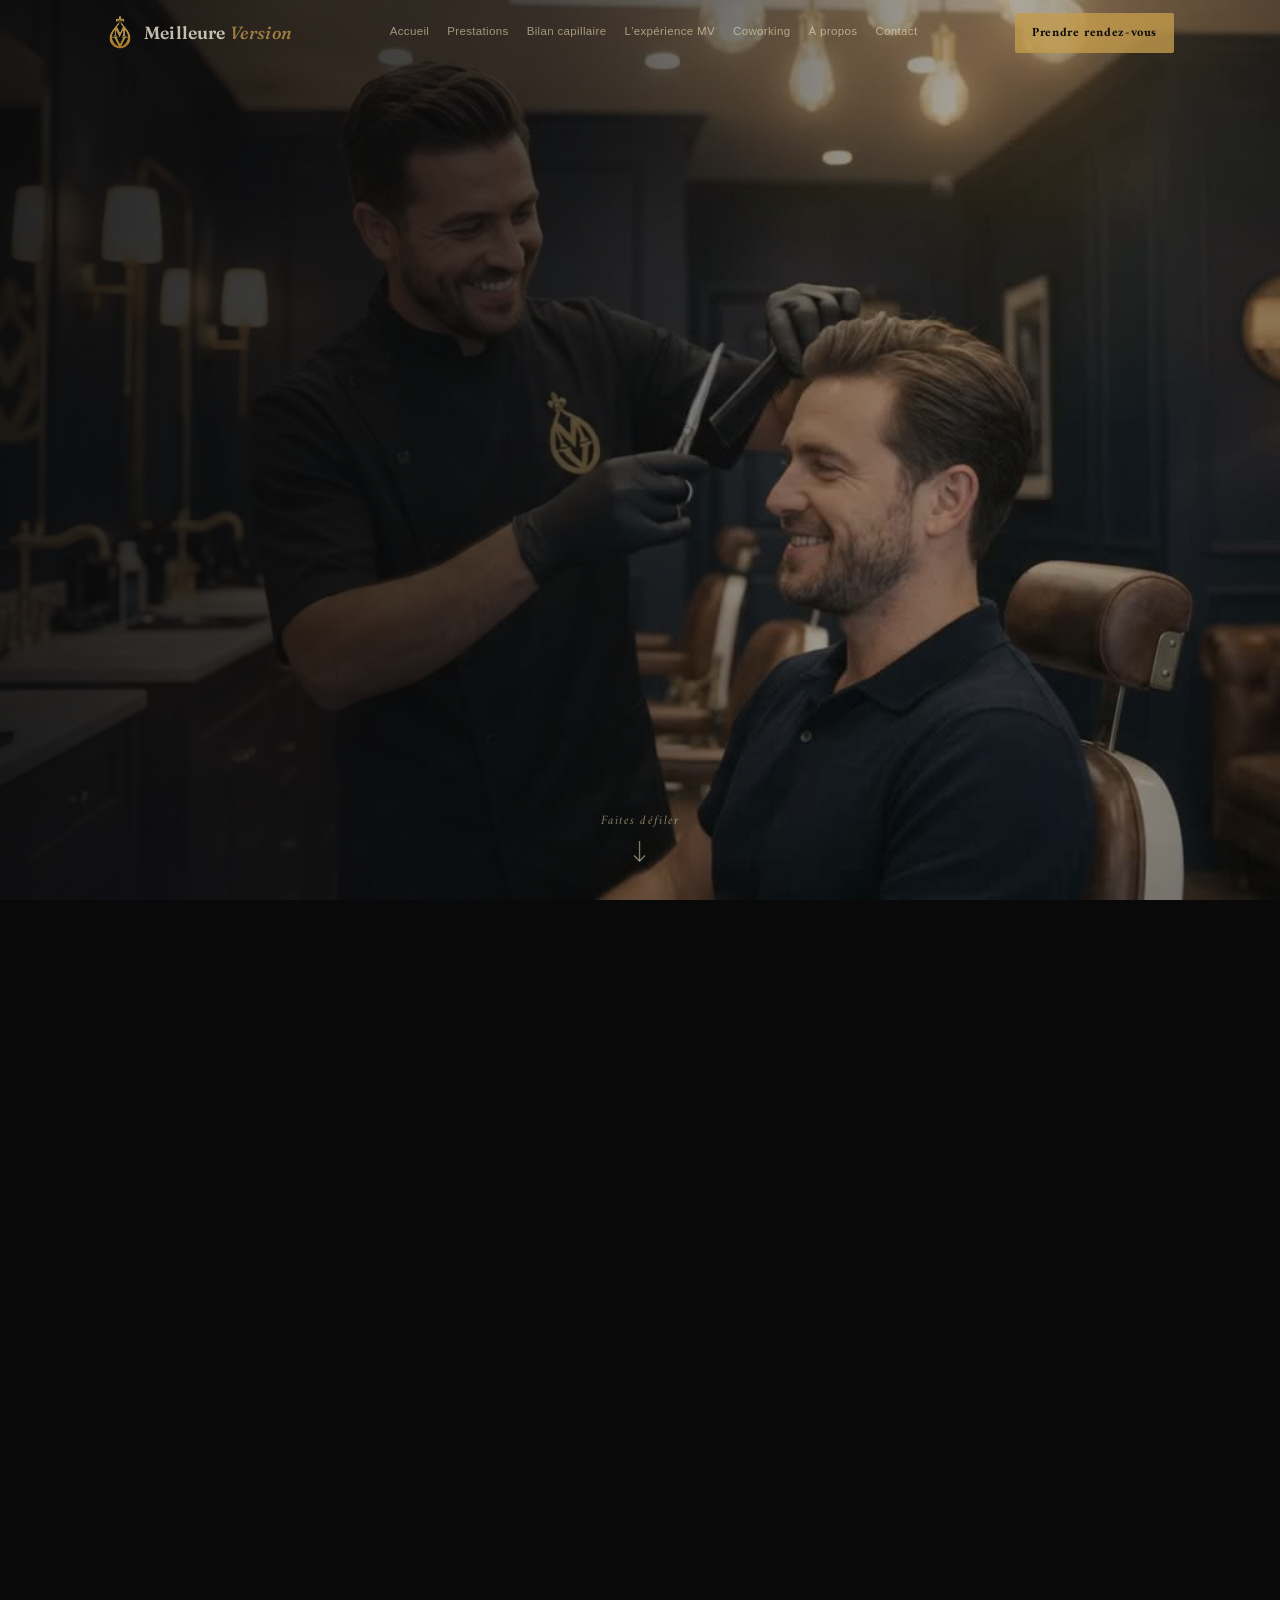
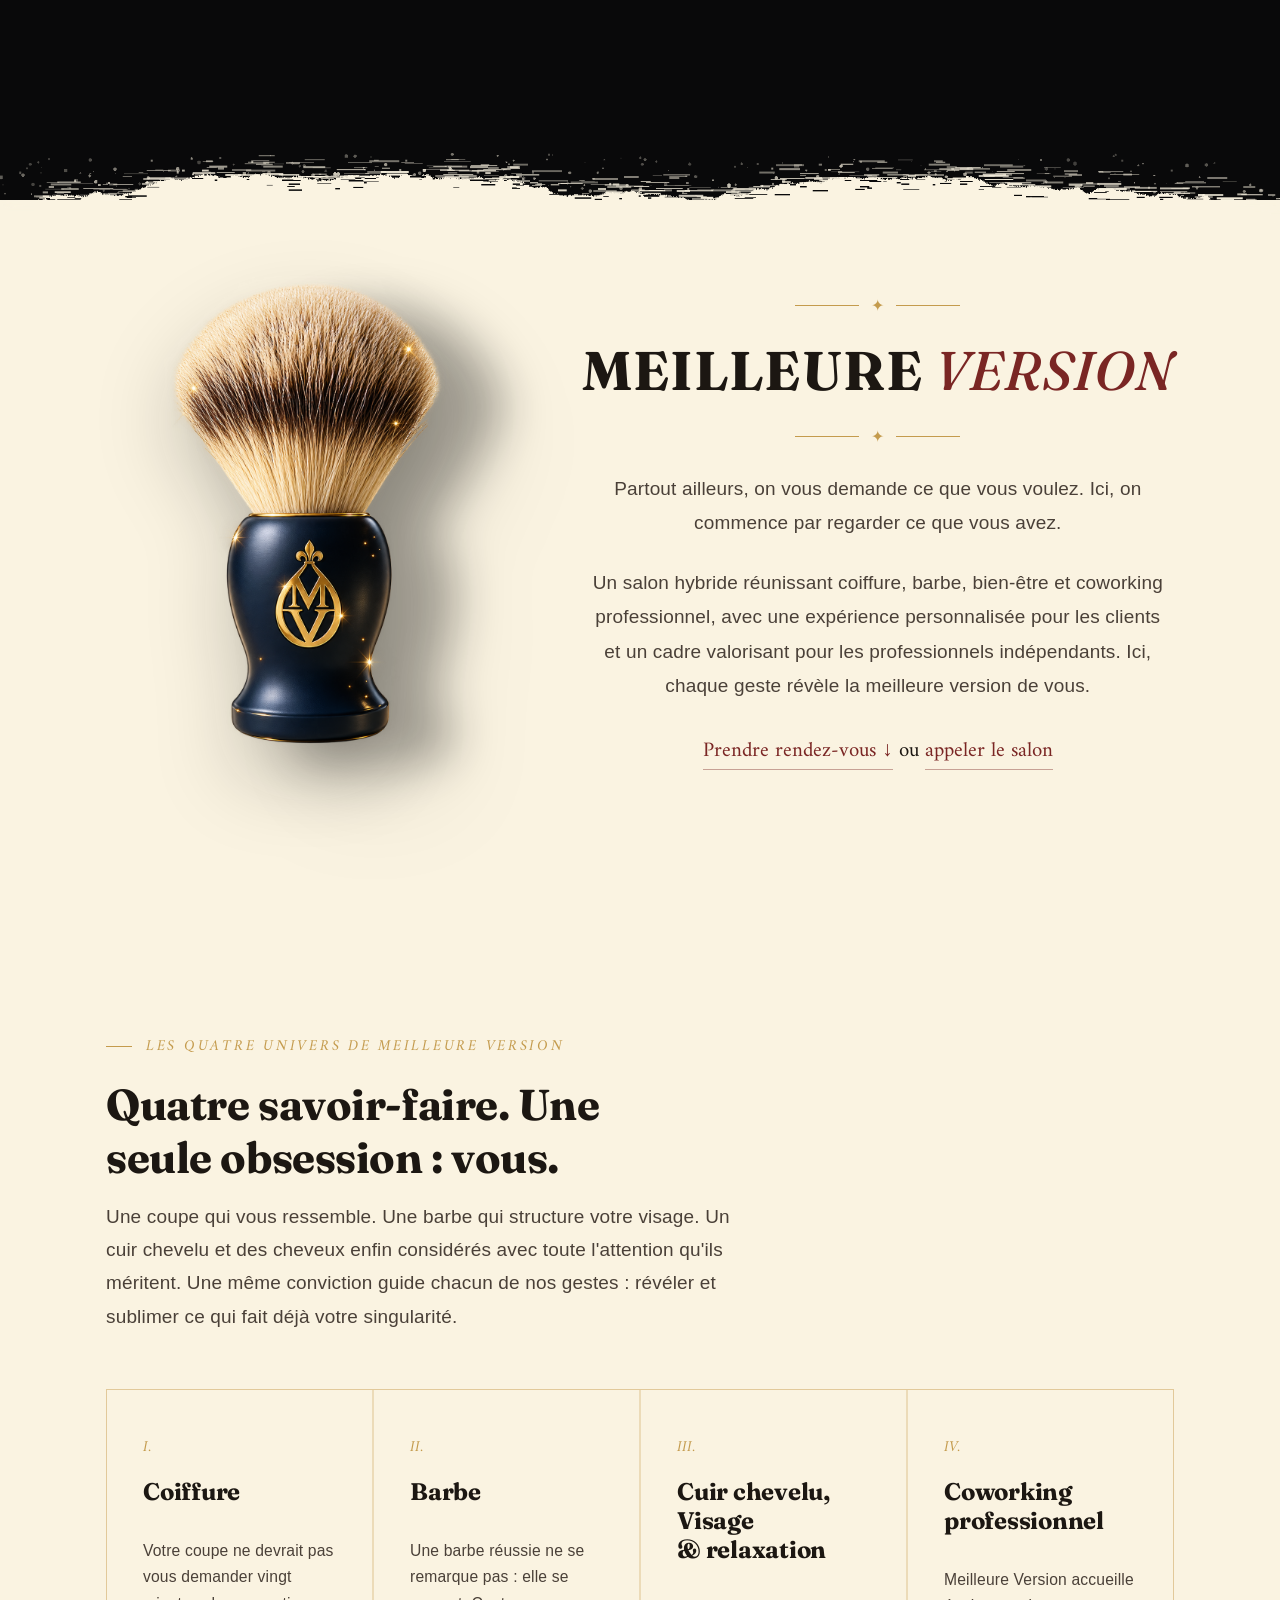
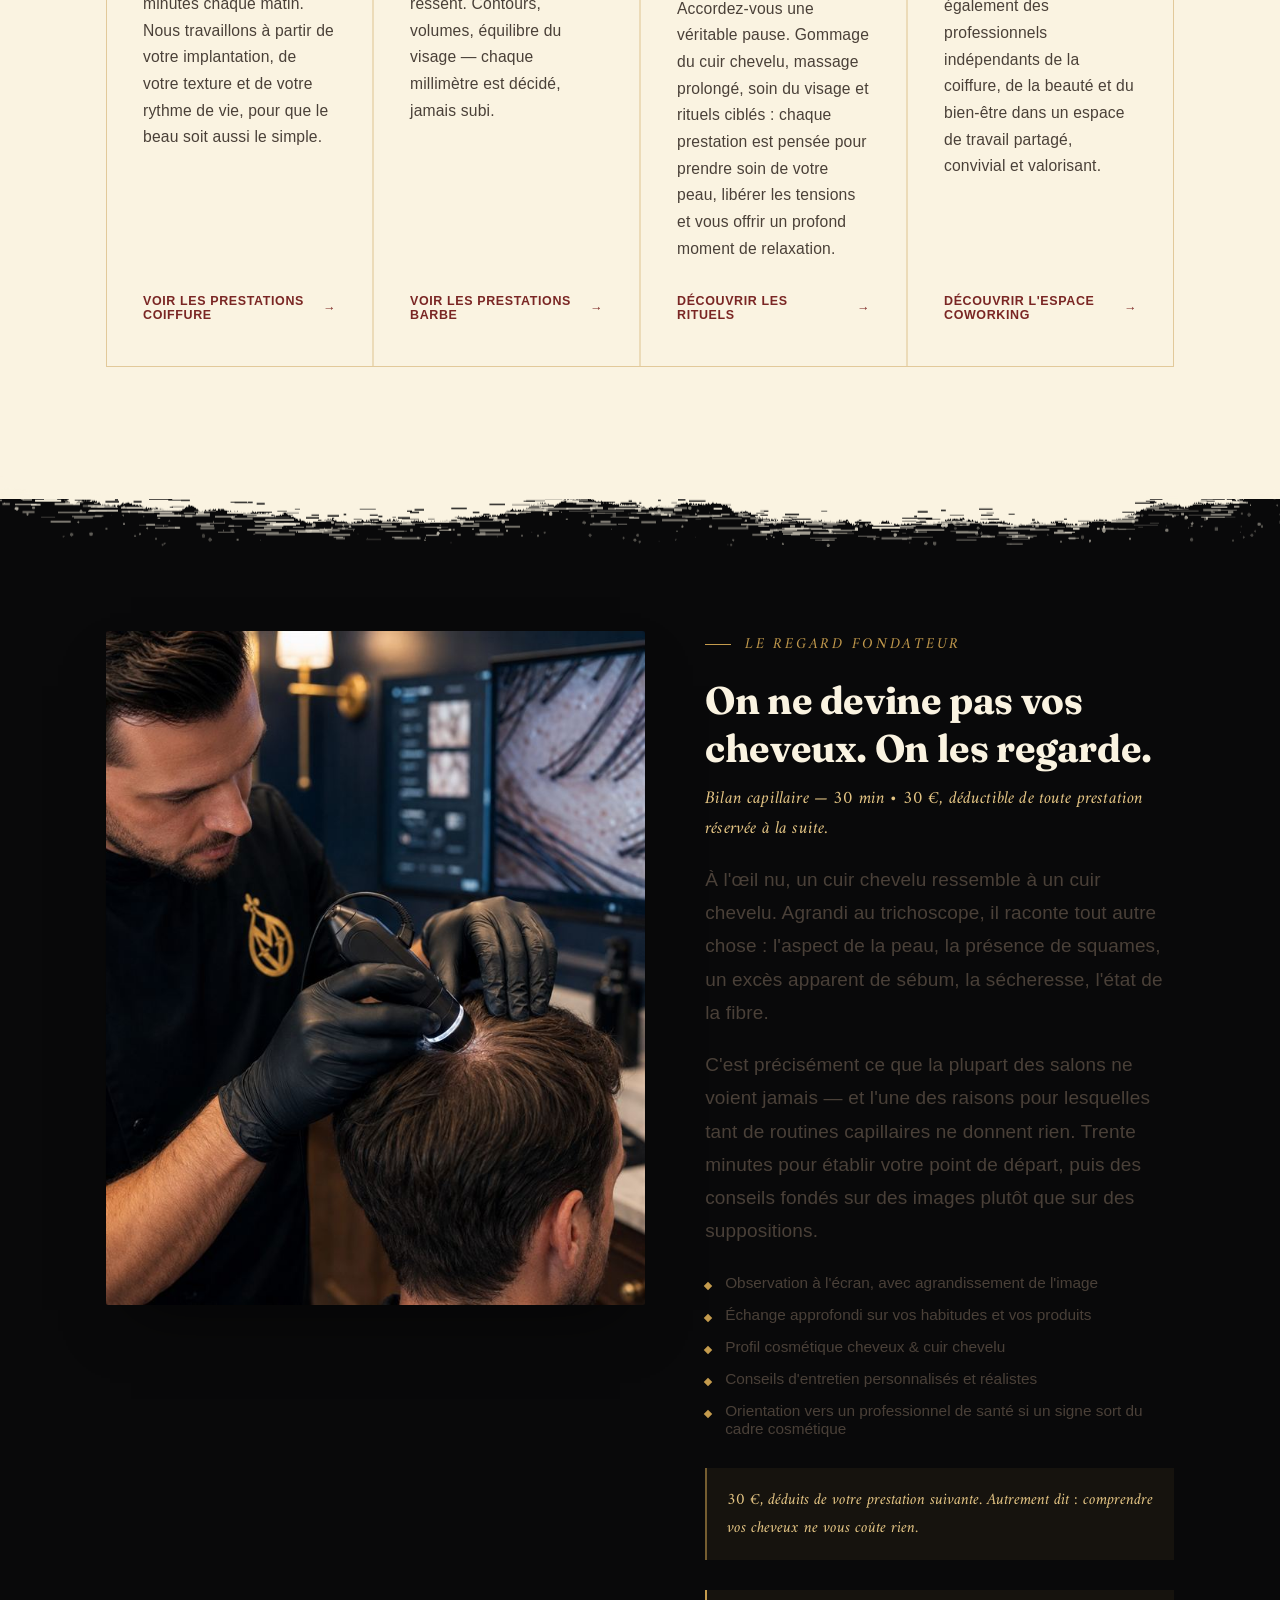
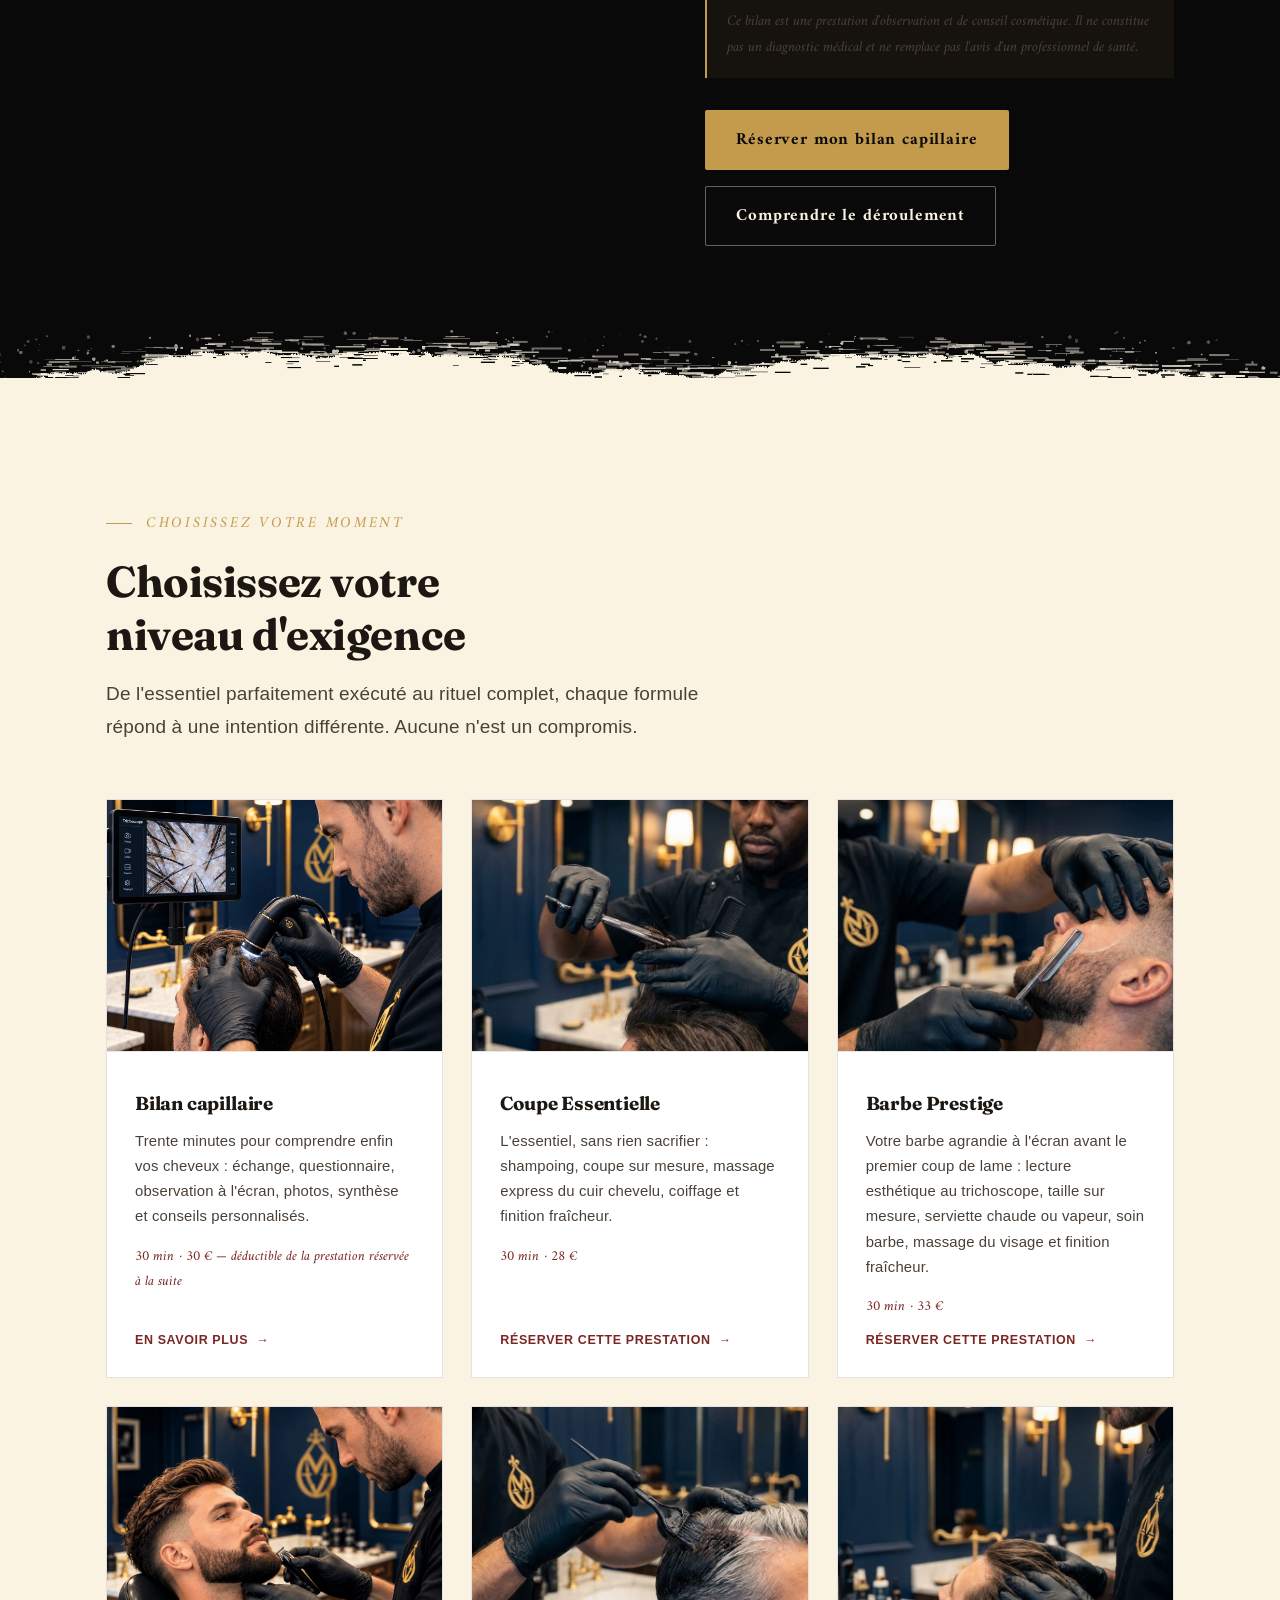
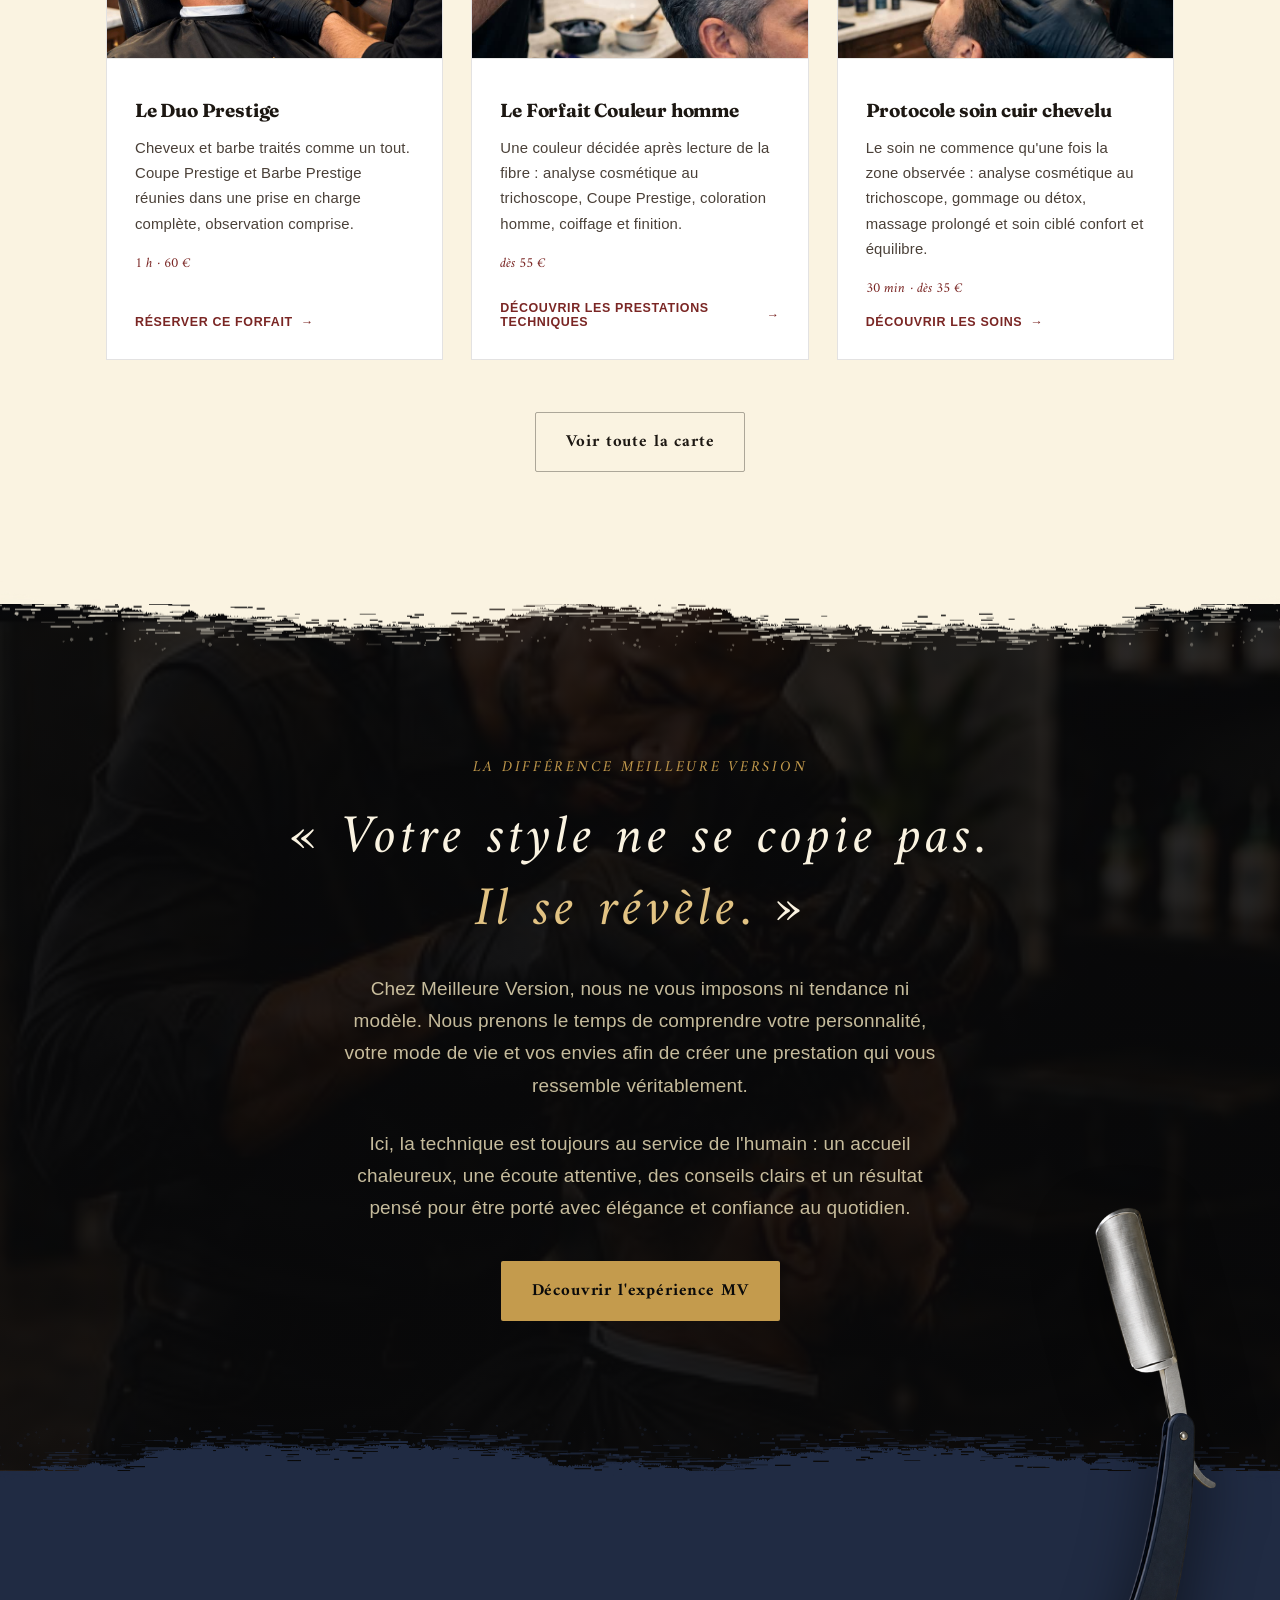
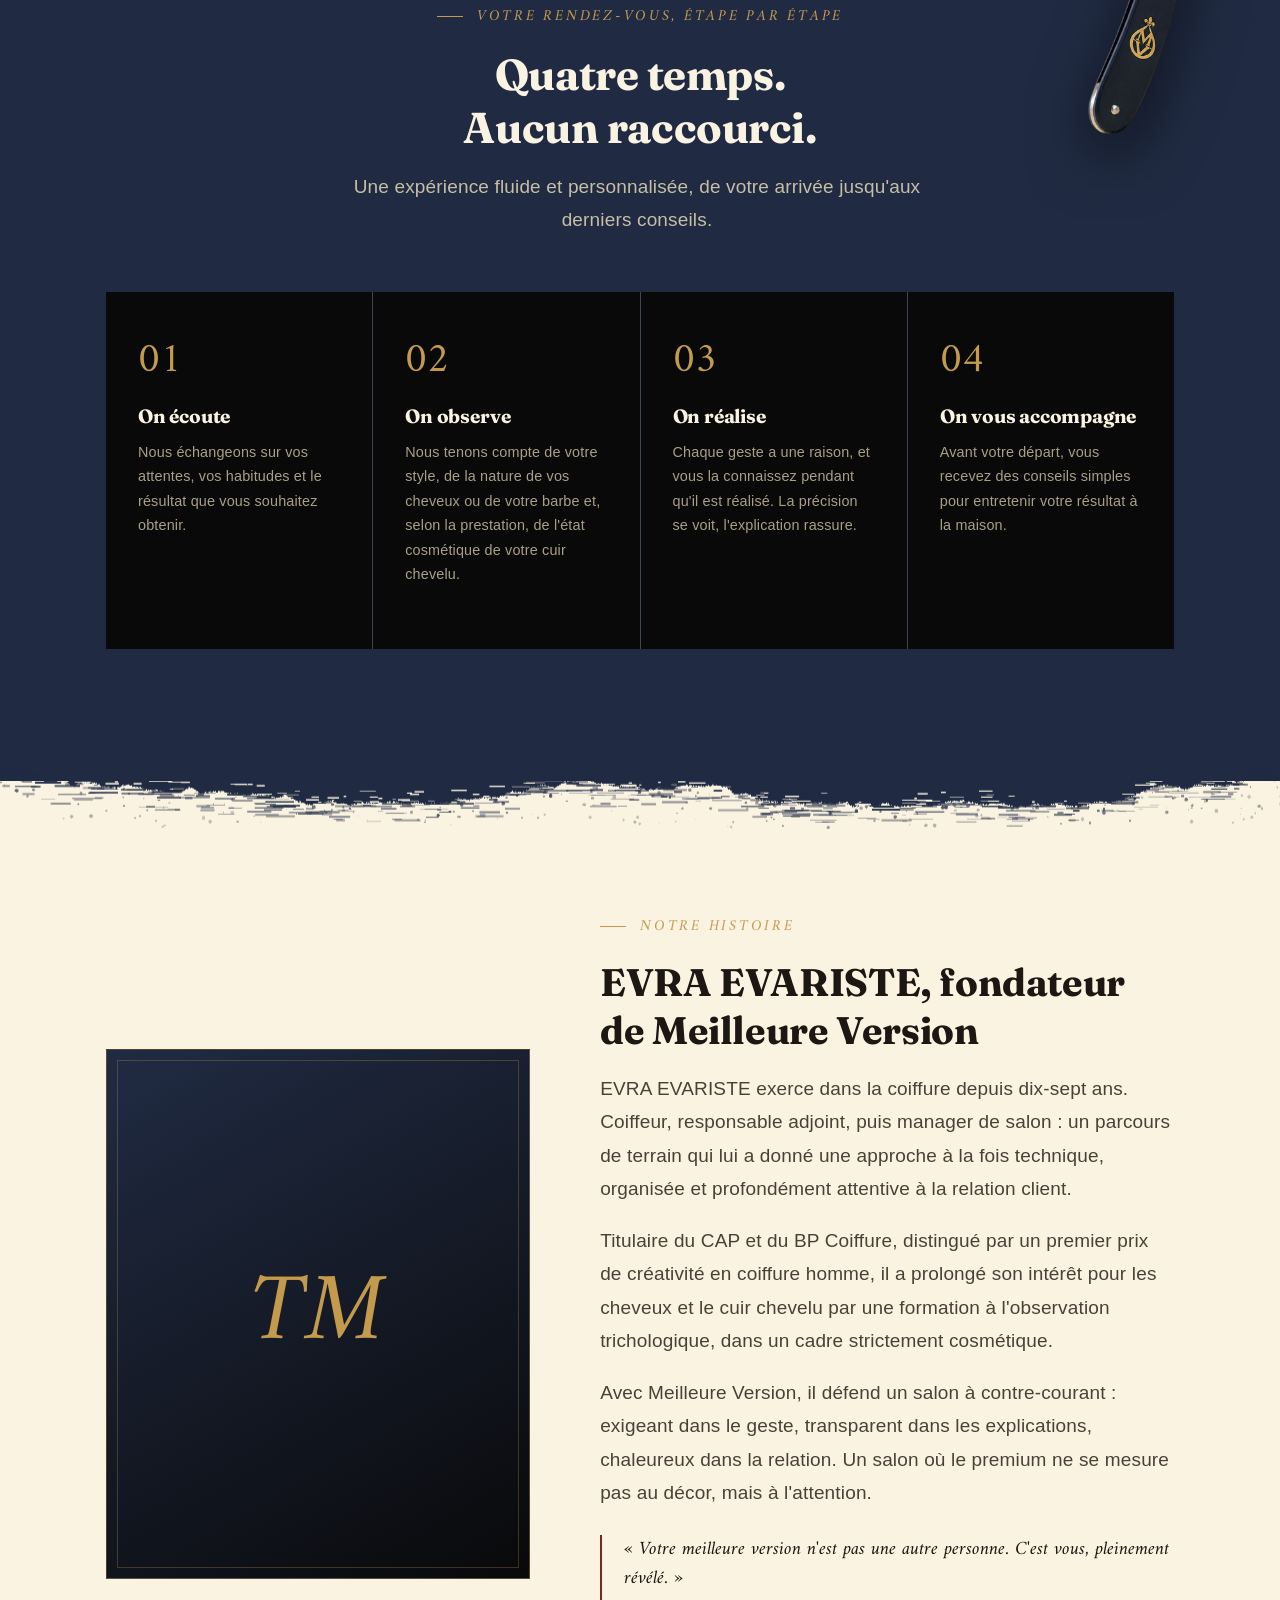
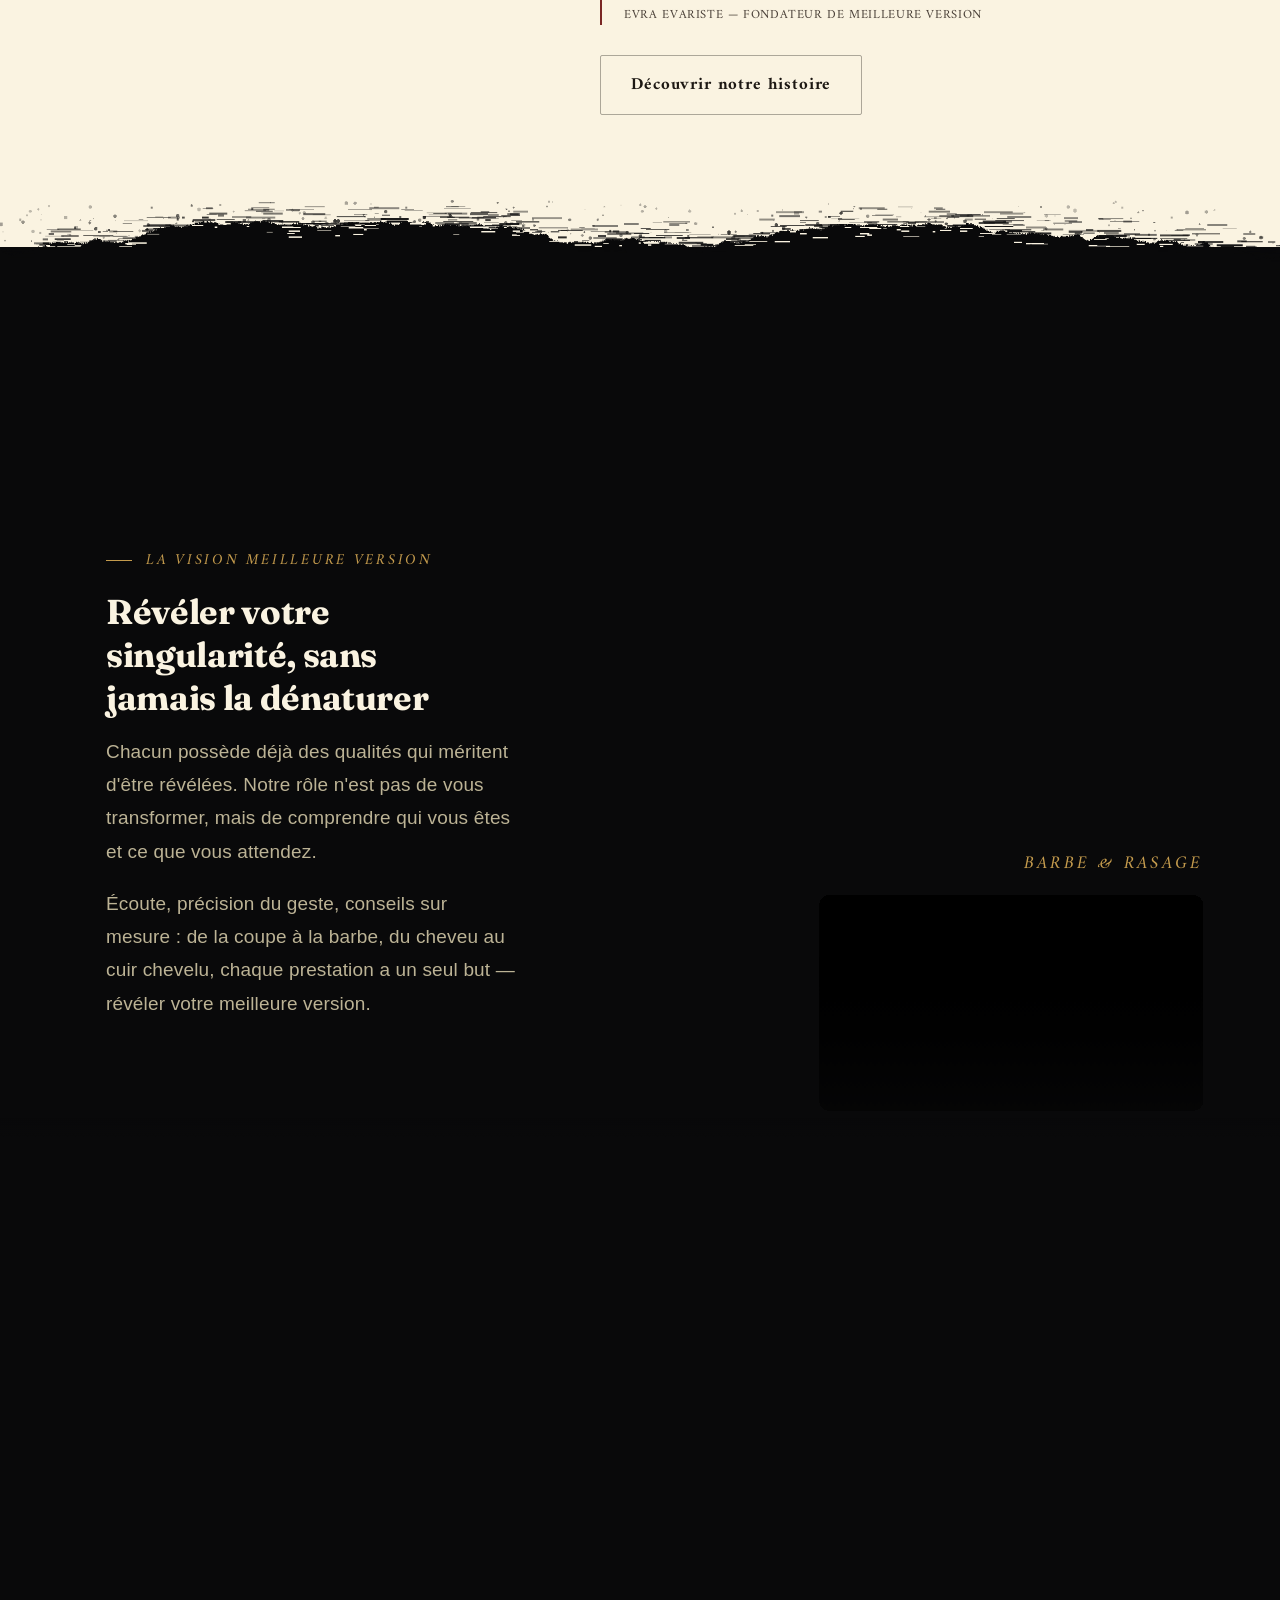
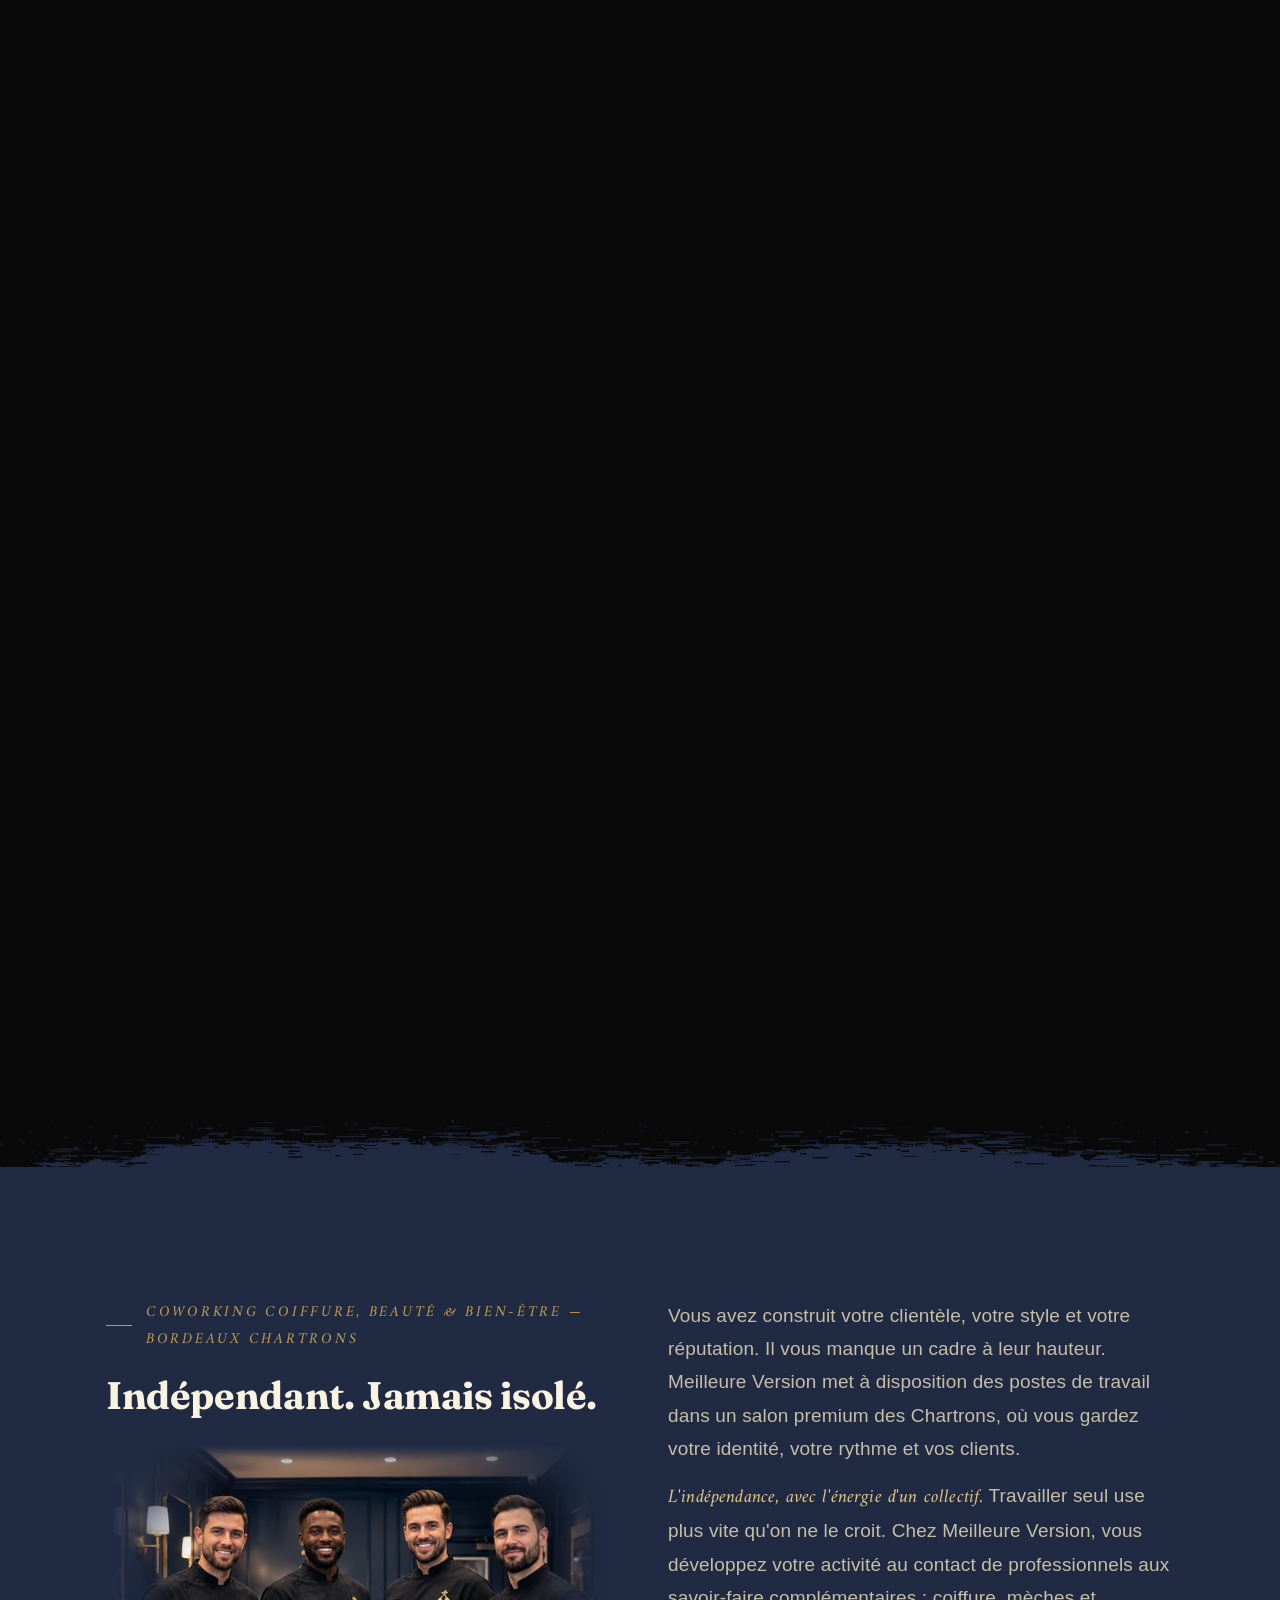
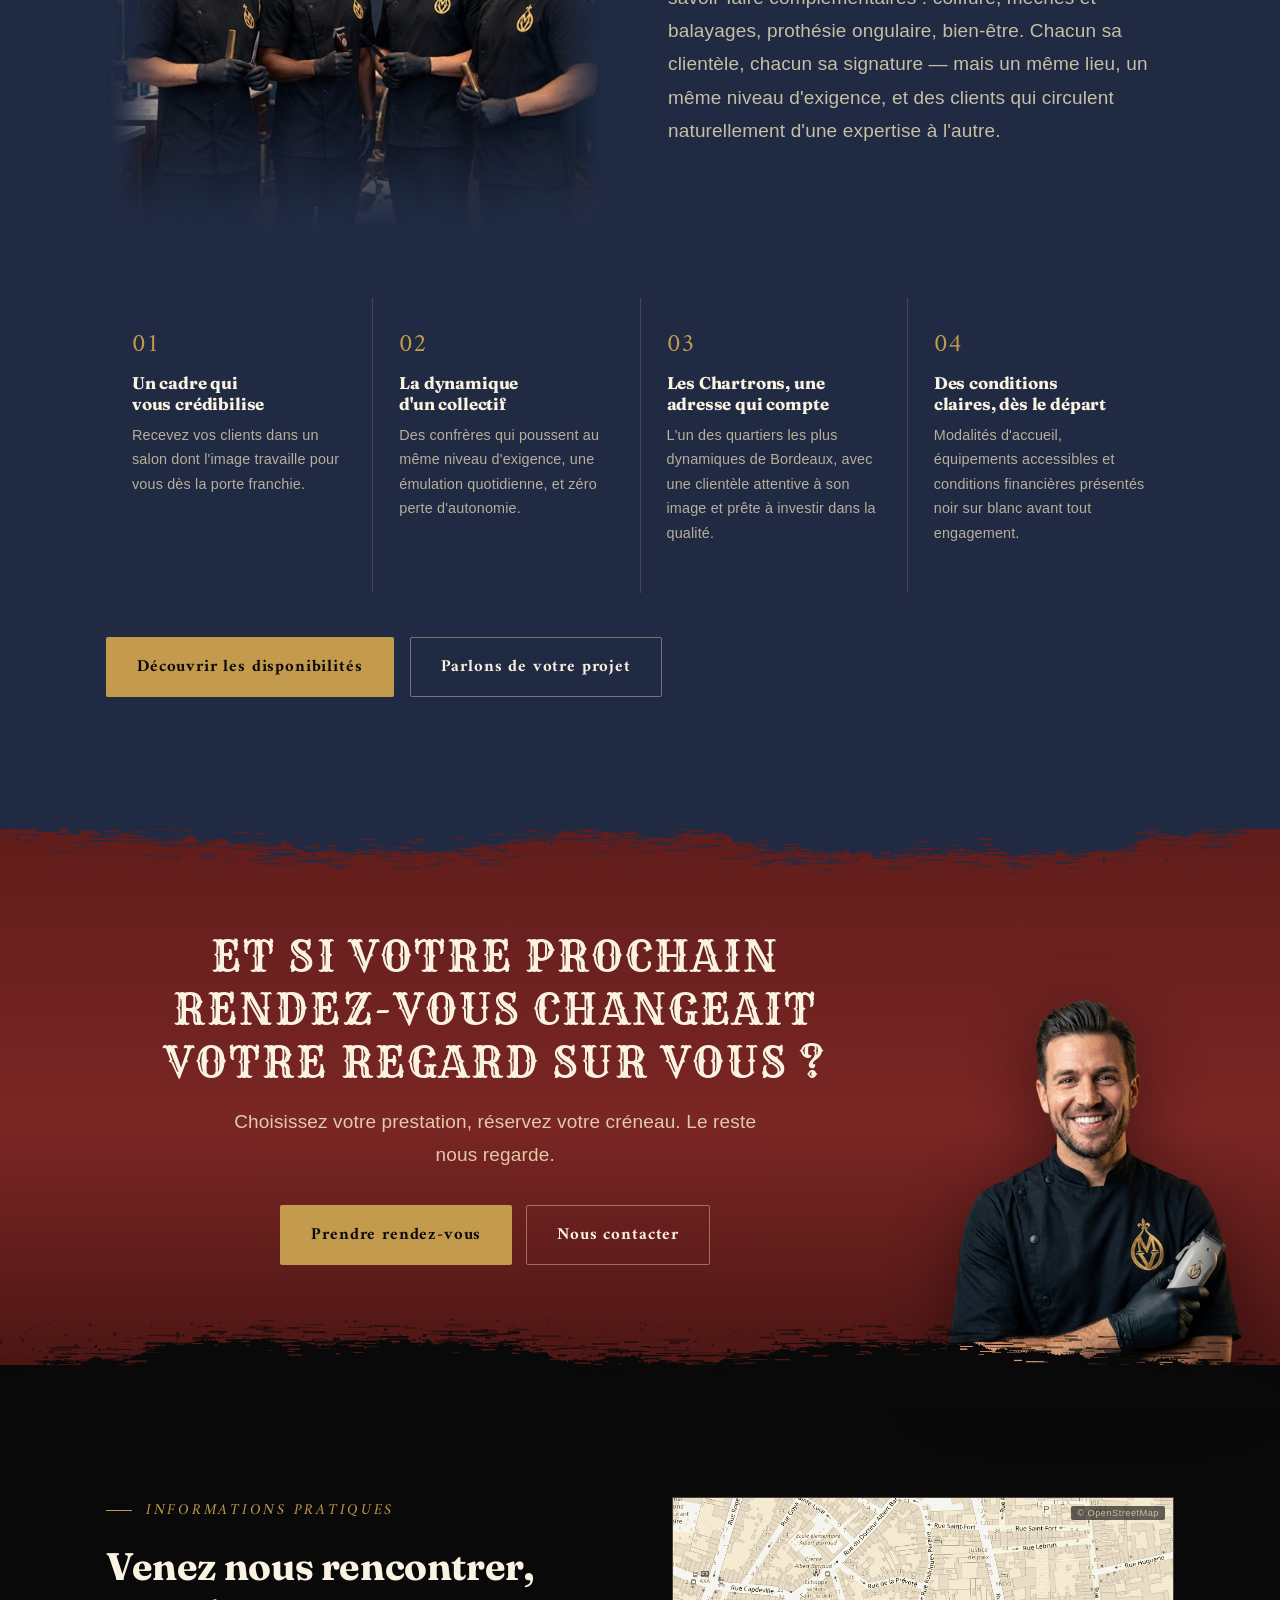
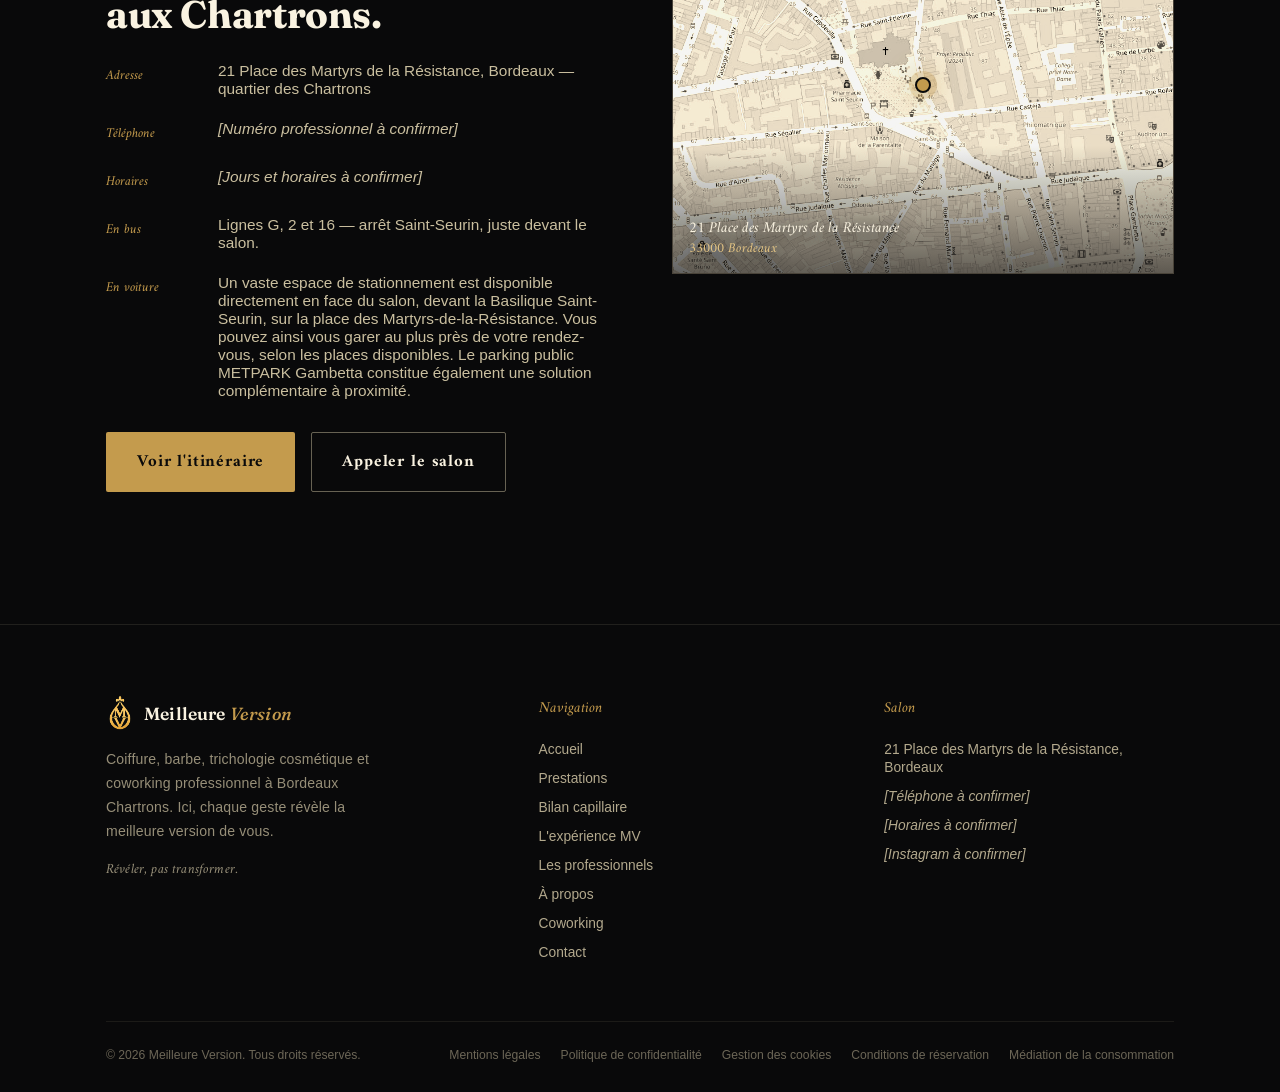
==== index.html @ 0257b8c0 "Site Meilleure Version" ====
<!doctype html>
<html lang="fr">
<head>
<meta charset="utf-8">
<meta name="viewport" content="width=device-width, initial-scale=1">
<title>Meilleure Version — Coiffeur, barbier & trichologie cosmétique, Bordeaux Chartrons</title>
<meta name="description" content="Salon premium aux Chartrons : coupe, barbe, soins du cuir chevelu et observation au trichoscope. Ici, chaque geste révèle la meilleure version de vous.">
<link rel="preconnect" href="https://fonts.googleapis.com">
<link rel="preconnect" href="https://fonts.gstatic.com" crossorigin>
<link href="https://fonts.googleapis.com/css2?family=Amiri:ital,wght@0,400;0,700;1,400;1,700&family=Fraunces:ital,wght@0,300..900;1,300..900&family=Rye&display=swap" rel="stylesheet">
<link rel="stylesheet" href="assets/style.css">
</head>
<body>
<header id="siteHeader" class="on-hero">
  <div class="container">
    <a href="index.html" class="brand">
      <img src="assets/emblem.png" alt="Emblème Meilleure Version">
      <span class="brand-word"><b>Meilleure</b> <i>Version</i></span>
    </a>
    <nav class="mainnav">
      <a href="index.html" aria-current="page">Accueil</a>
      <a href="prestations.html">Prestations</a>
      <a href="bilan.html">Bilan capillaire</a>
      <a href="experience.html">L'expérience MV</a>
      <a href="coworking.html">Coworking</a>
      <a href="a-propos.html">À propos</a>
      <a href="contact.html">Contact</a>
    </nav>
    <div class="header-cta">
      <a href="#reserver" data-booking class="btn btn-gold">
        <span class="lbl-full">Prendre rendez-vous</span>
        <span class="lbl-short">Réserver</span>
      </a>
    </div>
  </div>
</header>


<section class="hero" id="accueil">
  <div class="hero-stage" id="heroStage">
    <video class="hero-video" id="heroVid" muted playsinline webkit-playsinline preload="auto"
           poster="assets/hero-poster.jpg" aria-hidden="true" tabindex="-1">
      <source src="assets/hero.mp4" type="video/mp4">
    </video>
    <div class="hero-scrim" aria-hidden="true"></div>

    <!-- Sequential brand statements: each fades in and back out as the scroll
         advances, like the beats of a short salon film. Driven from the script
         at the end of the page so they share the video's eased progress. -->
    <div class="hero-seq" id="heroSeq">
      <p class="hero-msg" data-band="0.09,0.17,0.25,0.32">l'écoute avant le geste</p>
      <p class="hero-msg" data-band="0.32,0.40,0.48,0.55">la technique au service de l'humain</p>
      <p class="hero-msg at-right" data-band="0.55,0.63,0.70,0.76">votre style ne se copie pas<em>il se révèle.</em></p>
    </div>

  <div class="container">
    <div class="hero-inner" id="heroInner">
      <div class="eyebrow">Coiffure · Barbe · Trichologie cosmétique — Bordeaux Chartrons</div>
      <h1>Votre <em>meilleure version</em> n'est pas quelqu'un d'autre.</h1>
      <p class="lede">Bien plus qu'une coiffure&nbsp;: une expérience personnalisée où le style, le soin et l'écoute se rencontrent pour vous mettre pleinement en valeur.</p>
      <div class="hero-cta">
        <a href="#reserver" data-booking class="btn btn-gold">Prendre rendez-vous</a>
        <a href="#prestations" class="btn btn-ghost-dark">Découvrir nos prestations</a>
      </div>
      <div class="trust-line">
        <svg width="16" height="16" viewBox="0 0 24 24" fill="none" stroke="currentColor" stroke-width="1.4"><path d="M12 2l2.4 6.6L21 11l-6.6 2.4L12 20l-2.4-6.6L3 11l6.6-2.4z"/></svg>
        Des conseils personnalisés, des gestes précis et une attention portée à chaque détail.
      </div>
    </div>
  </div>
    <div class="hero-cue" id="heroCue" aria-hidden="true">
      <span>Faites défiler</span>
      <svg width="14" height="26" viewBox="0 0 14 26" fill="none" stroke="currentColor" stroke-width="1.3">
        <path d="M7 1v20"/><path d="M1.5 15.5L7 21l5.5-5.5"/>
      </svg>
    </div>
  </div>
</section>

<div class="edge" style="--edge-fill:#faf3e1" aria-hidden="true"></div>

<section class="sec-light pub" id="maison">
  <div class="container">
    <div class="pub-grid">
      <div class="pub-photo">
        <img src="assets/luxury.png" alt="Blaireau de rasage Meilleure Version, manche bleu nuit orné de l'emblème doré">
      </div>
      <div class="pub-copy">
        <div class="pub-ornament top">✦</div>
        <h2>Meilleure <em>Version</em></h2>
        <div class="pub-ornament">✦</div>
        <p>Partout ailleurs, on vous demande ce que vous voulez. Ici, on commence par regarder ce que vous avez.</p>
        <p>Un salon hybride réunissant coiffure, barbe, bien-être et coworking professionnel, avec une expérience personnalisée pour les clients et un cadre valorisant pour les professionnels indépendants. Ici, chaque geste révèle la meilleure version de vous.</p>
        <div class="cta-line"><a href="#reserver" data-booking>Prendre rendez-vous&nbsp;↓</a> ou <a href="#contact">appeler le salon</a></div>
      </div>
    </div>
  </div>
</section>

<section class="sec-light" id="univers">
  <div class="container">
    <div class="sec-head">
      <div class="eyebrow">Les quatre univers de Meilleure Version</div>
      <h2>Quatre savoir-faire. Une seule obsession&nbsp;: vous.</h2>
      <p class="lede" style="margin-top:16px;">Une coupe qui vous ressemble. Une barbe qui structure votre visage. Un cuir chevelu et des cheveux enfin considérés avec toute l'attention qu'ils méritent. Une même conviction guide chacun de nos gestes&nbsp;: révéler et sublimer ce qui fait déjà votre singularité.</p>
    </div>
    <div class="triptych">
      <div class="triptych-card">
        <span class="num">I.</span>
        <h3>Coiffure</h3>
        <p>Votre coupe ne devrait pas vous demander vingt minutes chaque matin. Nous travaillons à partir de votre implantation, de votre texture et de votre rythme de vie, pour que le beau soit aussi le simple.</p>
        <a href="#prestations" class="card-link">Voir les prestations coiffure</a>
      </div>
      <div class="triptych-card">
        <span class="num">II.</span>
        <h3>Barbe</h3>
        <p>Une barbe réussie ne se remarque pas&nbsp;: elle se ressent. Contours, volumes, équilibre du visage — chaque millimètre est décidé, jamais subi.</p>
        <a href="#prestations" class="card-link">Voir les prestations barbe</a>
      </div>
      <div class="triptych-card">
        <span class="num">III.</span>
        <h3>Cuir chevelu, Visage &amp; relaxation</h3>
        <p>Accordez-vous une véritable pause. Gommage du cuir chevelu, massage prolongé, soin du visage et rituels ciblés&nbsp;: chaque prestation est pensée pour prendre soin de votre peau, libérer les tensions et vous offrir un profond moment de relaxation.</p>
        <a href="#prestations" class="card-link">Découvrir les rituels</a>
      </div>
      <div class="triptych-card">
        <span class="num">IV.</span>
        <h3>Coworking professionnel</h3>
        <p>Meilleure Version accueille également des professionnels indépendants de la coiffure, de la beauté et du bien-être dans un espace de travail partagé, convivial et valorisant.</p>
        <a href="#coworking" class="card-link">Découvrir l'espace coworking</a>
      </div>
    </div>
  </div>
</section>

<div class="edge flip" style="--edge-fill:#faf3e1" aria-hidden="true"></div>

<section class="sec-dark" id="bilan">
  <div class="container">
    <div class="bilan">
      <div class="bilan-photo">
        <img src="assets/trico.jpg" alt="Observation au trichoscope du cuir chevelu chez Meilleure Version, l'écran affichant les follicules agrandis">
      </div>
      <div>
        <div class="eyebrow">Le regard fondateur</div>
        <h2 style="margin-top:18px;font-size:clamp(1.8rem,3vw,2.4rem);">On ne devine pas vos cheveux. On les regarde.</h2>
        <p class="bilan-kicker">Bilan capillaire — 30 min • 30 €, déductible de toute prestation réservée à la suite.</p>
        <p class="lede" style="margin-top:18px;">À l'œil nu, un cuir chevelu ressemble à un cuir chevelu. Agrandi au trichoscope, il raconte tout autre chose&nbsp;: l'aspect de la peau, la présence de squames, un excès apparent de sébum, la sécheresse, l'état de la fibre.</p>
        <p class="lede" style="margin-top:14px;">C'est précisément ce que la plupart des salons ne voient jamais — et l'une des raisons pour lesquelles tant de routines capillaires ne donnent rien. Trente minutes pour établir votre point de départ, puis des conseils fondés sur des images plutôt que sur des suppositions.</p>
        <ul class="bilan-points">
          <li>Observation à l'écran, avec agrandissement de l'image</li>
          <li>Échange approfondi sur vos habitudes et vos produits</li>
          <li>Profil cosmétique cheveux &amp; cuir chevelu</li>
          <li>Conseils d'entretien personnalisés et réalistes</li>
          <li>Orientation vers un professionnel de santé si un signe sort du cadre cosmétique</li>
        </ul>
        <div class="mention-box" style="border-color:rgba(196,155,77,.55);color:var(--gold-hi);font-family:'Amiri',serif;font-style:italic;font-size:1.02rem;">30 €, déduits de votre prestation suivante. Autrement dit&nbsp;: comprendre vos cheveux ne vous coûte rien.</div>
        <div class="mention-box">Ce bilan est une prestation d'observation et de conseil cosmétique. Il ne constitue pas un diagnostic médical et ne remplace pas l'avis d'un professionnel de santé.</div>
        <div class="bilan-cta">
          <a href="#reserver" data-booking class="btn btn-gold">Réserver mon bilan capillaire</a>
          <a href="#bilan" class="btn btn-ghost-dark">Comprendre le déroulement</a>
        </div>
      </div>
    </div>
  </div>
</section>

<div class="edge" style="--edge-fill:#faf3e1" aria-hidden="true"></div>

<section class="sec-light" id="prestations">
  <div class="container">
    <div class="sec-head">
      <div class="eyebrow">Choisissez votre moment</div>
      <h2>Choisissez votre niveau d'exigence</h2>
      <p class="lede" style="margin-top:16px;">De l'essentiel parfaitement exécuté au rituel complet, chaque formule répond à une intention différente. Aucune n'est un compromis.</p>
    </div>
    <div class="p-grid">
      <div class="p-card">
        <img class="p-photo" src="assets/svc/bilan2.png" alt="Bilan capillaire au trichoscope">
        <h3>Bilan capillaire</h3>
        <p>Trente minutes pour comprendre enfin vos cheveux&nbsp;: échange, questionnaire, observation à l'écran, photos, synthèse et conseils personnalisés.</p>
        <span class="p-price">30 min · 30 € — déductible de la prestation réservée à la suite</span>
        <a href="#bilan" class="card-link">En savoir plus</a>
      </div>
      <div class="p-card">
        <img class="p-photo" src="assets/svc/coupe.jpg" alt="Coupe Essentielle chez Meilleure Version">
        <h3>Coupe Essentielle</h3>
        <p>L'essentiel, sans rien sacrifier&nbsp;: shampoing, coupe sur mesure, massage express du cuir chevelu, coiffage et finition fraîcheur.</p>
        <span class="p-price">30 min · 28 €</span>
        <a href="#reserver" data-booking class="card-link">Réserver cette prestation</a>
      </div>
      <div class="p-card">
        <img class="p-photo" src="assets/svc/barbe.jpg" alt="Barbe Prestige, taille sur mesure et lecture au trichoscope">
        <h3>Barbe Prestige</h3>
        <p>Votre barbe agrandie à l'écran avant le premier coup de lame&nbsp;: lecture esthétique au trichoscope, taille sur mesure, serviette chaude ou vapeur, soin barbe, massage du visage et finition fraîcheur.</p>
        <span class="p-price">30 min · 33 €</span>
        <a href="#reserver" data-booking class="card-link">Réserver cette prestation</a>
      </div>
      <div class="p-card">
        <img class="p-photo" src="assets/svc/duo-prestige.jpg" alt="Le Duo Prestige, coupe et barbe réunies">
        <h3>Le Duo Prestige</h3>
        <p>Cheveux et barbe traités comme un tout. Coupe Prestige et Barbe Prestige réunies dans une prise en charge complète, observation comprise.</p>
        <span class="p-price">1 h · 60 €</span>
        <a href="#reserver" data-booking class="card-link">Réserver ce forfait</a>
      </div>
      <div class="p-card">
        <img class="p-photo" src="assets/svc/coloration.jpg" alt="Le Forfait Couleur homme">
        <h3>Le Forfait Couleur homme</h3>
        <p>Une couleur décidée après lecture de la fibre&nbsp;: analyse cosmétique au trichoscope, Coupe Prestige, coloration homme, coiffage et finition.</p>
        <span class="p-price">dès 55 €</span>
        <a href="#prestations" class="card-link">Découvrir les prestations techniques</a>
      </div>
      <div class="p-card">
        <img class="p-photo" src="assets/svc/soin.jpg" alt="Protocole soin cuir chevelu">
        <h3>Protocole soin cuir chevelu</h3>
        <p>Le soin ne commence qu'une fois la zone observée&nbsp;: analyse cosmétique au trichoscope, gommage ou détox, massage prolongé et soin ciblé confort et équilibre.</p>
        <span class="p-price">30 min · dès 35 €</span>
        <a href="#prestations" class="card-link">Découvrir les soins</a>
      </div>
    </div>
    <div class="p-grid-foot">
      <a href="#prestations" class="btn btn-ghost-light">Voir toute la carte</a>
    </div>
  </div>
</section>

<div class="edge flip" style="--edge-fill:#faf3e1" aria-hidden="true"></div>

<section class="signature">
  <div class="container">
    <div class="eyebrow">La différence Meilleure Version</div>
    <h2>«&nbsp;Votre style ne se copie pas.<br><em>Il se révèle.</em>&nbsp;»</h2>
    <p>Chez Meilleure Version, nous ne vous imposons ni tendance ni modèle. Nous prenons le temps de comprendre votre personnalité, votre mode de vie et vos envies afin de créer une prestation qui vous ressemble véritablement.</p>
    <p>Ici, la technique est toujours au service de l'humain&nbsp;: un accueil chaleureux, une écoute attentive, des conseils clairs et un résultat pensé pour être porté avec élégance et confiance au quotidien.</p>
    <a href="#experience" class="btn btn-gold">Découvrir l'expérience MV</a>
  </div>
</section>

<div class="edge" style="--edge-fill:#202B43" aria-hidden="true"></div>

<section class="sec-navy" id="experience">
  <!-- Straddles the seam with the section above: its centre sits exactly on
       the boundary, so half the razor hangs into the signature block and half
       falls into this one. Cut-out PNG, placed as-is. -->
  <img class="razor-accent" src="assets/razor.png" alt="Coupe-chou Meilleure Version, manche bleu nuit à l'emblème doré">
  <div class="container">
    <div class="sec-head" style="margin-left:auto;margin-right:auto;text-align:center;">
      <div class="eyebrow" style="justify-content:center;"><span style="display:none;"></span>Votre rendez-vous, étape par étape</div>
      <h2>Quatre temps. Aucun raccourci.</h2>
      <p class="lede" style="margin-top:16px;color:rgba(245,232,193,.78);">Une expérience fluide et personnalisée, de votre arrivée jusqu'aux derniers conseils.</p>
    </div>
  </div>
  <div class="container">
    <div class="steps">
      <div class="step">
        <span class="step-num">01</span>
        <h3>On écoute</h3>
        <p>Nous échangeons sur vos attentes, vos habitudes et le résultat que vous souhaitez obtenir.</p>
      </div>
      <div class="step">
        <span class="step-num">02</span>
        <h3>On observe</h3>
        <p>Nous tenons compte de votre style, de la nature de vos cheveux ou de votre barbe et, selon la prestation, de l'état cosmétique de votre cuir chevelu.</p>
      </div>
      <div class="step">
        <span class="step-num">03</span>
        <h3>On réalise</h3>
        <p>Chaque geste a une raison, et vous la connaissez pendant qu'il est réalisé. La précision se voit, l'explication rassure.</p>
      </div>
      <div class="step">
        <span class="step-num">04</span>
        <h3>On vous accompagne</h3>
        <p>Avant votre départ, vous recevez des conseils simples pour entretenir votre résultat à la maison.</p>
      </div>
    </div>
  </div>
</section>

<div class="edge flip" style="--edge-fill:#202B43" aria-hidden="true"></div>

<section class="sec-light" id="fondateur">
  <div class="container">
    <div class="founder">
      <div class="founder-mark"><span class="initials">TM</span></div>
      <div>
        <div class="eyebrow">Notre histoire</div>
        <h2 style="margin-top:18px;font-size:clamp(1.8rem,3vw,2.4rem);">EVRA EVARISTE, fondateur de Meilleure Version</h2>
        <p class="lede" style="margin-top:18px;">EVRA EVARISTE exerce dans la coiffure depuis dix-sept ans. Coiffeur, responsable adjoint, puis manager de salon&nbsp;: un parcours de terrain qui lui a donné une approche à la fois technique, organisée et profondément attentive à la relation client.</p>
        <p class="lede" style="margin-top:14px;">Titulaire du CAP et du BP Coiffure, distingué par un premier prix de créativité en coiffure homme, il a prolongé son intérêt pour les cheveux et le cuir chevelu par une formation à l'observation trichologique, dans un cadre strictement cosmétique.</p>
        <p class="lede" style="margin-top:14px;">Avec Meilleure Version, il défend un salon à contre-courant&nbsp;: exigeant dans le geste, transparent dans les explications, chaleureux dans la relation. Un salon où le premium ne se mesure pas au décor, mais à l'attention.</p>
        <blockquote>
          « Votre meilleure version n'est pas une autre personne. C'est vous, pleinement révélé. »
          <cite>EVRA EVARISTE — Fondateur de Meilleure Version</cite>
        </blockquote>
        <a href="#fondateur" class="btn btn-ghost-light" style="margin-top:30px;">Découvrir notre histoire</a>
      </div>
    </div>
  </div>
</section>

<div class="edge" style="--edge-fill:#09090A" aria-hidden="true"></div>

<section class="sec-dark cine" id="geste">
  <div class="cine-stage">
    <div class="cine-intro" id="cineIntro">
      <div class="cine-intro-copy">
        <div class="eyebrow">La vision Meilleure Version</div>
        <h2>Révéler votre singularité, sans jamais la dénaturer</h2>
        <p>Chacun possède déjà des qualités qui méritent d'être révélées. Notre rôle n'est pas de vous transformer, mais de comprendre qui vous êtes et ce que vous attendez.</p>
        <p>Écoute, précision du geste, conseils sur mesure&nbsp;: de la coupe à la barbe, du cheveu au cuir chevelu, chaque prestation a un seul but — révéler votre meilleure version.</p>
      </div>
    </div>
    <div class="cine-vid-title" id="cineVidTitle">Barbe &amp; rasage</div>
    <div class="cine-box" id="cineBox">
      <!-- relative source on purpose: drop any clip in beside the page under
           this name and it plays, no rebuild of the embedded assets needed -->
      <video src="assets/barbe.mp4" muted loop autoplay playsinline webkit-playsinline
             preload="metadata" aria-label="Travail de la barbe au coupe-chou chez Meilleure Version" tabindex="-1"></video>
      <div class="cine-scrim" aria-hidden="true"></div>
      <div class="cine-caps">
        <p class="cine-cap" data-band="0.44,0.52,0.60,0.67">une expertise expliquée</p>
        <p class="cine-cap" data-band="0.67,0.74,0.81,0.88">une prestation personnalisée</p>
        <p class="cine-cap" data-band="0.88,0.94,1.50,1.60">des conseils utiles au quotidien</p>
      </div>
    </div>
  </div>
</section>

<div class="edge" style="--edge-fill:#202B43" aria-hidden="true"></div>

<section class="sec-navy" id="coworking">
  <div class="container">
    <div class="cw-intro">
      <div>
        <div class="eyebrow">Coworking coiffure, beauté &amp; bien-être — Bordeaux Chartrons</div>
        <h2 style="margin-top:18px;font-size:clamp(1.8rem,3vw,2.4rem);">Indépendant. Jamais isolé.</h2>
        <img class="cowork-photo" src="assets/cowork.jpg" alt="Les professionnels de Meilleure Version réunis dans le salon, outils en main">
      </div>
      <div>
        <p class="lede" style="color:rgba(245,232,193,.78);margin:0;">Vous avez construit votre clientèle, votre style et votre réputation. Il vous manque un cadre à leur hauteur. Meilleure Version met à disposition des postes de travail dans un salon premium des Chartrons, où vous gardez votre identité, votre rythme et vos clients.</p>
        <p class="lede" style="color:rgba(245,232,193,.78);margin-top:14px;"><strong style="color:var(--gold-hi);font-weight:400;font-family:'Amiri',serif;font-style:italic;">L'indépendance, avec l'énergie d'un collectif.</strong> Travailler seul use plus vite qu'on ne le croit. Chez Meilleure Version, vous développez votre activité au contact de professionnels aux savoir-faire complémentaires&nbsp;: coiffure, mèches et balayages, prothésie ongulaire, bien-être. Chacun sa clientèle, chacun sa signature — mais un même lieu, un même niveau d'exigence, et des clients qui circulent naturellement d'une expertise à l'autre.</p>
      </div>
    </div>
    <div class="cw-grid">
      <div class="cw-card">
        <span class="n">01</span>
        <h3>Un cadre qui vous crédibilise</h3>
        <p>Recevez vos clients dans un salon dont l'image travaille pour vous dès la porte franchie.</p>
      </div>
      <div class="cw-card">
        <span class="n">02</span>
        <h3>La dynamique d'un collectif</h3>
        <p>Des confrères qui poussent au même niveau d'exigence, une émulation quotidienne, et zéro perte d'autonomie.</p>
      </div>
      <div class="cw-card">
        <span class="n">03</span>
        <h3>Les Chartrons, une adresse qui compte</h3>
        <p>L'un des quartiers les plus dynamiques de Bordeaux, avec une clientèle attentive à son image et prête à investir dans la qualité.</p>
      </div>
      <div class="cw-card">
        <span class="n">04</span>
        <h3>Des conditions claires, dès le départ</h3>
        <p>Modalités d'accueil, équipements accessibles et conditions financières présentés noir sur blanc avant tout engagement.</p>
      </div>
    </div>
    <div class="cw-foot">
      <a href="coworking.html#projet" class="btn btn-gold">Découvrir les disponibilités</a>
      <a href="coworking.html#projet" class="btn btn-ghost-dark">Parlons de votre projet</a>
    </div>
  </div>
</section>

<div class="edge flip" style="--edge-fill:#202B43" aria-hidden="true"></div>

<section class="final-cta">
  <img class="cta-portrait" src="assets/cta-portrait.png" alt="Coiffeur Meilleure Version, tondeuse en main">
  <div class="container">
    <h2>Et si votre prochain rendez-vous changeait votre regard sur vous&nbsp;?</h2>
    <p>Choisissez votre prestation, réservez votre créneau. Le reste nous regarde.</p>
    <div class="hero-cta">
      <a href="#reserver" data-booking class="btn btn-gold">Prendre rendez-vous</a>
      <a href="#contact" class="btn btn-ghost-dark">Nous contacter</a>
    </div>
  </div>
</section>

<div class="edge" style="--edge-fill:#09090A" aria-hidden="true"></div>

<section class="sec-dark" id="contact">
  <div class="container">
    <div class="practical">
      <div>
        <div class="eyebrow">Informations pratiques</div>
        <h2 style="margin-top:18px;font-size:clamp(1.8rem,3vw,2.4rem);">Venez nous rencontrer, aux Chartrons.</h2>
        <ul class="info-list">
          <li><span class="lbl">Adresse</span><span class="val">21 Place des Martyrs de la Résistance, Bordeaux — quartier des Chartrons</span></li>
          <li><span class="lbl">Téléphone</span><span class="val placeholder-val">[Numéro professionnel à confirmer]</span></li>
          <li><span class="lbl">Horaires</span><span class="val placeholder-val">[Jours et horaires à confirmer]</span></li>
          <li><span class="lbl">En bus</span><span class="val">Lignes G, 2 et 16 — arrêt Saint-Seurin, juste devant le salon.</span></li>
          <li><span class="lbl">En voiture</span><span class="val">Un vaste espace de stationnement est disponible directement en face du salon, devant la Basilique Saint-Seurin, sur la place des Martyrs-de-la-Résistance. Vous pouvez ainsi vous garer au plus près de votre rendez-vous, selon les places disponibles. Le parking public METPARK Gambetta constitue également une solution complémentaire à proximité.</span></li>
        </ul>
        <div class="bilan-cta">
          <a href="https://www.google.com/maps/dir/?api=1&amp;destination=21+Place+des+Martyrs+de+la+R%C3%A9sistance%2C+33000+Bordeaux"
             target="_blank" rel="noopener noreferrer" class="btn btn-gold">Voir l'itinéraire</a>
          <a href="#contact" class="btn btn-ghost-dark">Appeler le salon</a>
        </div>
      </div>
      <a class="map-plate"
         href="https://www.google.com/maps/dir/?api=1&amp;destination=21+Place+des+Martyrs+de+la+R%C3%A9sistance%2C+33000+Bordeaux"
         target="_blank" rel="noopener noreferrer"
         aria-label="Ouvrir l'itinéraire vers le 21 Place des Martyrs de la Résistance, 33000 Bordeaux">
        <img class="map-img" src="assets/map.jpg" alt="Carte du quartier Saint-Seurin situant le salon, Place des Martyrs de la Résistance à Bordeaux">
        <span class="map-pin" aria-hidden="true"></span>
        <span class="map-label">21 Place des Martyrs de la Résistance<em>33000 Bordeaux</em></span>
        <span class="map-credit">© OpenStreetMap</span>
      </a>
    </div>
  </div>
</section>

<footer>
  <div class="container">
    <div class="foot-grid">
      <div class="foot-brand">
        <a href="index.html" class="brand">
          <img src="assets/emblem.png" alt="Emblème Meilleure Version">
          <span class="brand-word"><b>Meilleure</b> <i>Version</i></span>
        </a>
        <p>Coiffure, barbe, trichologie cosmétique et coworking professionnel à Bordeaux Chartrons. Ici, chaque geste révèle la meilleure version de vous.</p>
        <p class="foot-signature">Révéler, pas transformer.</p>
      </div>
      <div class="foot-col">
        <h4>Navigation</h4>
        <ul>
          <li><a href="index.html">Accueil</a></li>
          <li><a href="prestations.html">Prestations</a></li>
          <li><a href="bilan.html">Bilan capillaire</a></li>
          <li><a href="experience.html">L'expérience MV</a></li>
          <li><a href="professionnels.html">Les professionnels</a></li>
          <li><a href="a-propos.html">À propos</a></li>
          <li><a href="coworking.html">Coworking</a></li>
          <li><a href="contact.html">Contact</a></li>
        </ul>
      </div>
      <div class="foot-col">
        <h4>Salon</h4>
        <ul>
          <li><a href="https://www.google.com/maps/dir/?api=1&amp;destination=21+Place+des+Martyrs+de+la+R%C3%A9sistance%2C+33000+Bordeaux" target="_blank" rel="noopener noreferrer">21 Place des Martyrs de la Résistance, Bordeaux</a></li>
          <li><a href="contact.html" class="placeholder-val">[Téléphone à confirmer]</a></li>
          <li><a href="contact.html" class="placeholder-val">[Horaires à confirmer]</a></li>
          <li><a href="contact.html" class="placeholder-val">[Instagram à confirmer]</a></li>
        </ul>
      </div>
    </div>
    <div class="foot-bottom">
      <span>© 2026 Meilleure Version. Tous droits réservés.</span>
      <ul class="foot-legal">
        <li><a href="mentions-legales.html">Mentions légales</a></li>
        <li><a href="confidentialite.html">Politique de confidentialité</a></li>
        <li><a href="cookies.html">Gestion des cookies</a></li>
        <li><a href="conditions-reservation.html">Conditions de réservation</a></li>
        <li><a href="mediation.html">Médiation de la consommation</a></li>
      </ul>
    </div>
  </div>
</footer>
<script>
/* Header turns solid as soon as the visitor leaves the top of the page.
   The home page overrides this from its own hero script. */
(function () {
  var header = document.getElementById('siteHeader');
  if (!header || document.getElementById('heroVid')) return;
  var onScroll = function () {
    header.classList.toggle('solid', window.scrollY > 30);
    header.classList.toggle('on-hero', window.scrollY <= 30);
  };
  document.addEventListener('scroll', onScroll, { passive: true });
  onScroll();
})();
</script>
<script src="assets/reveal.js" defer></script>
<script src="assets/home.js" defer></script>
<script>
/* tap on the shaving brush (touch screens) plays the sweep once */
(function(){
  var b=document.querySelector('.pub-photo');
  if(!b) return;
  b.addEventListener('click',function(){
    b.classList.remove('brushing'); void b.offsetWidth; b.classList.add('brushing');
  });
  b.addEventListener('animationend',function(){ b.classList.remove('brushing'); });
})();
</script>
<script src="assets/booking.js" defer></script>
</body>
</html>
---- assets/style.css ----
:root{
    --noir:#09090A;
    --navy:#141d30;
    --navy-2:#202B43;
    --gold:#c49b4d;
    --gold-hi:#e2c383;
    --bordeaux:#7a2624;
    --bordeaux-deep:#611d1b;
    --ivoire:#f5e8c1;
    --ivoire-soft:#faf3e1;
    --ink:#1c1712;
    --ink-soft:#4a4038;
    --hair:rgba(196,155,77,0.28);
    --shadow: 0 30px 60px -25px rgba(0,0,0,.55);
    --photoL:url("barber_left.jpg");
  }
  *{box-sizing:border-box;}
  html{scroll-behavior:smooth;}
  body{
    margin:0;
    background:var(--noir);
    color:var(--ivoire-soft);
    font-family:-apple-system, BlinkMacSystemFont, "Segoe UI", Roboto, Oxygen, Ubuntu, Cantarell, "Open Sans", "Helvetica Neue", sans-serif;
    -webkit-font-smoothing:antialiased;
    overflow-x:hidden;
  }
  img{max-width:100%;display:block;}
  a{color:inherit;}
  .container{
    width:100%;
    max-width:1180px;
    margin:0 auto;
    padding:0 clamp(20px,5vw,56px);
  }
  .eyebrow{
    font-family:'Amiri', serif;
    font-style:italic;
    font-size:.95rem;
    letter-spacing:.18em;
    text-transform:uppercase;
    color:var(--gold);
    display:flex;
    align-items:center;
    gap:14px;
    font-weight:400;
  }
  .eyebrow::before{
    content:"";
    width:26px;height:1px;
    background:var(--gold);
    display:inline-block;
    flex:none;
  }
  h1,h2,h3{
    font-family:'Fraunces', serif;
    font-weight:700;
    letter-spacing:-0.01em;
    text-wrap:balance;
    margin:0;
  }
  .accent-italic{
    font-style:italic;
    font-weight:500;
    color:var(--bordeaux);
  }
  :root:has(body.on-dark) .accent-italic{ color:var(--gold-hi); }
  p{line-height:1.7;font-size:1.1875rem;letter-spacing:.16px;}
  .lede{
    max-width:60ch;
    font-size:1.1875rem;
    color:var(--ink-soft);
    line-height:1.75;
  }
  .on-dark .lede{color:rgba(245,232,193,.78);}
  .btn{
    display:inline-flex;
    align-items:center;
    gap:10px;
    font-family:'Amiri',serif;
    font-weight:700;
    font-size:1.05rem;
    letter-spacing:.05em;
    padding:14px 30px;
    border-radius:2px;
    text-decoration:none;
    /* Labels like "Réserver mon bilan capillaire — 30 min • 30 €, déductible"
       must wrap rather than push the page wider than the phone screen. */
    white-space:normal;
    text-align:center;
    max-width:100%;
    cursor:pointer;
    border:1px solid transparent;
    transition:transform .25s ease, background .25s ease, color .25s ease, border-color .25s ease;
  }
  .btn:hover{transform:translateY(-2px);}
  .btn-gold{background:var(--gold);color:var(--noir);}
  .btn-gold:hover{background:var(--gold-hi);}
  .btn-ghost-dark{border-color:rgba(245,232,193,.4);color:var(--ivoire-soft);}
  .btn-ghost-dark:hover{border-color:var(--gold);color:var(--gold-hi);}
  .btn-ghost-light{border-color:rgba(28,23,18,.35);color:var(--ink);}
  .btn-ghost-light:hover{border-color:var(--bordeaux);color:var(--bordeaux);}

  /* ---------- header ---------- */
  header{
    position:fixed;top:0;left:0;right:0;z-index:100;
    padding:13px 0;
    transition:background .35s ease, padding .35s ease, box-shadow .35s ease;
  }
  header .brand img,header .brand-word,header nav.mainnav a,header .header-cta .btn-gold{
    transition:opacity .35s ease, color .35s ease, background .35s ease;
  }
  /* Over the hero the bar stays see-through so the footage — including the
     subject's head, which sits right behind it — reads through. It only turns
     solid once the visitor leaves the hero. */
  header.on-hero{
    background:transparent;
    box-shadow:none;
    backdrop-filter:none;
  }
  header.on-hero .brand img{opacity:.7;}
  header.on-hero .brand-word{opacity:.76;}
  header.on-hero nav.mainnav a{color:rgba(245,232,193,.58);}
  header.on-hero .header-cta .btn-gold{background:rgba(196,155,77,.8);}
  header.solid{
    background:rgba(9,9,10,.92);
    backdrop-filter:blur(10px);
    padding:9px 0;
    box-shadow:0 12px 30px -20px rgba(0,0,0,.8);
  }
  header .container{display:flex;align-items:center;justify-content:space-between;gap:24px;}
  .brand{display:flex;align-items:center;gap:10px;text-decoration:none;}
  .brand img{width:28px;height:auto;}
  .brand-word{font-family:'Fraunces',serif;font-size:1.1rem;letter-spacing:.01em;color:var(--ivoire-soft);}
  .brand-word b{font-weight:600;}
  .brand-word i{font-style:italic;color:var(--gold);font-weight:500;}
  nav.mainnav{display:flex;gap:18px;}
  nav.mainnav a{
    font-size:.72rem;
    white-space:nowrap;
    letter-spacing:.03em;
    text-decoration:none;
    color:rgba(245,232,193,.82);
    position:relative;
    padding-bottom:4px;
  }
  nav.mainnav a::after{
    content:"";position:absolute;left:0;right:0;bottom:0;height:1px;background:var(--gold);
    transform:scaleX(0);transform-origin:left;transition:transform .3s ease;
  }
  nav.mainnav a:hover::after{transform:scaleX(1);}
  .header-cta{display:flex;align-items:center;}
  .header-cta .btn{padding:8px 16px;font-size:.78rem;}
  /* the content guide specifies a short "Réserver" label for mobile */
  .lbl-short{display:none;}
  @media (max-width:700px){
    .lbl-full{display:none;}
    .lbl-short{display:inline;}
    .header-cta .btn{padding:7px 14px;font-size:.76rem;}
    .brand img{width:24px;}
    .brand-word{font-size:.95rem;}
  }
  .navtoggle{display:none;}

  /* ---------- hero with scroll-scrubbed video ----------
     .hero is a tall track; .hero-stage pins to the viewport while the page
     scrolls through it, and the scroll position drives the video's
     currentTime (see the script at the end of the page). */
  .hero{
    position:relative;
    height:200vh;
    padding:0;
    background:var(--noir);
  }
  .hero-stage{
    position:sticky;
    top:0;
    height:100vh;
    overflow:hidden;
    display:flex;
    align-items:center;
    background:var(--noir);
  }
  .hero-video{
    position:absolute;inset:0;
    width:100%;height:100%;
    object-fit:cover;
    transform:translateZ(0);
    will-change:transform;
    pointer-events:none;
  }
  /* keeps the type legible over any frame, and keeps the brand palette on top
     of the footage rather than letting raw video set the mood */
  .hero-scrim{
    position:absolute;inset:0;
    pointer-events:none;
    background:
      linear-gradient(100deg, rgba(9,9,10,.9) 0%, rgba(9,9,10,.72) 38%, rgba(9,9,10,.3) 70%, rgba(9,9,10,.5) 100%),
      radial-gradient(ellipse 900px 600px at 82% 8%, rgba(196,155,77,.18), transparent 60%),
      radial-gradient(ellipse 700px 500px at 8% 100%, rgba(32,43,67,.75), transparent 62%),
      repeating-linear-gradient(115deg, rgba(255,255,255,.022) 0px, rgba(255,255,255,.022) 1px, transparent 1px, transparent 3px);
  }
  /* offset the fixed bar so the closing block never sits underneath it */
  .hero .container{position:relative;z-index:3;padding-top:76px;}
  .hero-cue{
    position:absolute;
    left:50%;bottom:34px;
    transform:translateX(-50%);
    z-index:4;
    display:flex;flex-direction:column;align-items:center;gap:8px;
    color:rgba(245,232,193,.5);
    font-family:'Amiri',serif;font-style:italic;font-size:.8rem;
    letter-spacing:.1em;
    animation:cueFloat 2.4s ease-in-out infinite;
  }
  @keyframes cueFloat{
    0%,100%{transform:translate(-50%,0);}
    50%{transform:translate(-50%,7px);}
  }
  /* The ad-style statements sit in the lower-left corner — set in the italic
     serif, lowercase — so the subject's face stays clear of the type.
     The track shares the page gutter so they line up with the rest of the site. */
  .hero-seq{
    position:absolute;
    top:0;bottom:0;left:50%;
    transform:translateX(-50%);
    width:100%;max-width:1180px;
    pointer-events:none;
    z-index:3;
  }
  .hero-msg{
    position:absolute;
    left:clamp(20px,5vw,56px);
    bottom:clamp(104px,15vh,164px);
    margin:0;
    max-width:18ch;
    text-align:left;
    font-family:'Amiri',serif;
    font-style:italic;
    font-weight:400;
    font-size:clamp(1.45rem,3.1vw,2.5rem);
    line-height:1.26;
    letter-spacing:.01em;
    text-transform:none;
    color:var(--ivoire-soft);
    text-shadow:0 6px 30px rgba(0,0,0,.66);
    opacity:0;
    will-change:opacity,transform;
  }
  .hero-msg em{
    display:block;
    margin-top:.1em;
    font-style:italic;
    color:var(--gold-hi);
  }
  /* the closing statement lands on the opposite corner */
  .hero-msg.at-right{
    left:auto;
    right:clamp(20px,5vw,56px);
    text-align:right;
  }

  /* the closing block: headline, promise and the calls to action */
  .hero-inner{
    max-width:760px;
    opacity:0;
    will-change:opacity,transform;
  }
  .hero h1{
    font-size:clamp(1.75rem,3.5vw,2.85rem);
    line-height:1.16;
    letter-spacing:.015em;
    text-transform:uppercase;
    color:var(--ivoire-soft);
    margin-top:18px;
  }
  .hero h1 em{
    font-style:italic;
    font-weight:500;
    letter-spacing:.005em;
    color:var(--gold-hi);
  }
  .hero .lede{
    margin-top:18px;
    font-size:1.02rem;
    max-width:50ch;
  }
  .hero-cta{display:flex;gap:14px;flex-wrap:wrap;margin-top:26px;}
  .hero .hero-cta .btn{padding:7px 14px;font-size:.74rem;letter-spacing:.03em;}
  .hero .eyebrow{font-size:.86rem;}
  .trust-line{
    margin-top:22px;
    display:flex;
    align-items:center;
    gap:14px;
    font-size:.92rem;
    color:rgba(245,232,193,.6);
    font-style:italic;
    font-family:'Amiri',serif;
  }
  .trust-line svg{flex:none;}

  /* ---------- brand intro / pub ----------
     Big brand statement with the signature shaving brush photo overlapping
     the torn edge above it — the object floats up into the hero. */
  .pub{overflow:visible;padding-top:96px;}
  /* stretch, not center: the photo column takes the copy column's height so
     the brush stands exactly as tall as the text beside it */
  .pub-grid{display:grid;grid-template-columns:.82fr 1.18fr;gap:clamp(32px,5vw,72px);align-items:stretch;}
  /* cut-out PNG: no card, no frame — the object stands on the ivory ground.
     drop-shadow (not box-shadow) follows the brush silhouette, not a box. */
  .pub-photo{
    position:relative;z-index:6;min-height:0;
    display:flex;align-items:center;justify-content:center;
  }
  .pub-photo img{
    height:100%;
    width:auto;
    max-width:100%;
    object-fit:contain;
    /* two shadows: a soft contact shadow under the brush, plus a longer
       one cast to the right, as if the light came from the left */
    filter:
      drop-shadow(0 30px 34px rgba(9,9,10,.22))
      drop-shadow(56px 20px 20px rgba(9,9,10,.34));
    /* enlarged a touch beyond the text column's height */
    transform:scale(1.15);
    /* pivot low on the handle, like a hand holding it: the bristles sweep */
    transform-origin:50% 78%;
    cursor:pointer;
  }
  /* hover (or tap, via .brushing) — the brush sweeps left and right,
     as if lathering / tidying up */
  @keyframes brush-sweep{
    0%,100%{transform:scale(1.15) translateX(0) rotate(0);}
    15%{transform:scale(1.15) translateX(-16px) rotate(-7deg);}
    35%{transform:scale(1.15) translateX(16px) rotate(7deg);}
    55%{transform:scale(1.15) translateX(-12px) rotate(-5deg);}
    75%{transform:scale(1.15) translateX(10px) rotate(4deg);}
    90%{transform:scale(1.15) translateX(-3px) rotate(-1deg);}
  }
  .pub-photo:hover img{animation:brush-sweep 1.3s ease-in-out infinite;}
  .pub-photo.brushing img{animation:brush-sweep 1.3s ease-in-out 1;}
  @media (prefers-reduced-motion:reduce){
    .pub-photo:hover img,.pub-photo.brushing img{animation:none;}
  }
  .pub-copy{text-align:center;}
  .pub-copy h2{
    font-size:clamp(2rem,4.4vw,3.4rem);
    line-height:1.1;
    text-transform:uppercase;
    letter-spacing:.02em;
    color:var(--ink);
  }
  .pub-copy h2 em{font-style:italic;font-weight:500;color:var(--bordeaux);}
  .pub-ornament{
    display:flex;align-items:center;justify-content:center;gap:12px;
    margin:26px auto 0;color:var(--gold);
  }
  /* twin ornament above the wordmark, so the title sits framed between them */
  .pub-ornament.top{margin:0 auto 26px;}
  .pub-ornament::before,.pub-ornament::after{
    content:"";width:64px;height:1px;background:var(--gold);
  }
  .pub-copy p{
    margin:26px auto 0;max-width:54ch;
    color:var(--ink-soft);line-height:1.8;
  }
  .cta-line{
    margin-top:30px;
    font-family:'Amiri',serif;
    font-size:1.3rem;
    color:var(--ink);
  }
  .cta-line a{color:var(--bordeaux);text-decoration:none;border-bottom:1px solid rgba(122,38,36,.4);}
  .cta-line a:hover{color:var(--gold);border-color:var(--gold);}

  /* ---------- section shells ----------
     Each section is a flat, full-bleed block with its own ground. Blocks meet
     at a torn, hand-cut edge (see .edge below) rather than a straight line —
     distinct stacked panels, not a continuously blended page. */
  section{position:relative;padding:132px 0;}
  .sec-light{background:var(--ivoire-soft);color:var(--ink);}
  .sec-dark{background:var(--noir);color:var(--ivoire-soft);}
  .sec-navy{background:var(--navy-2);color:var(--ivoire-soft);}

  /* ---------- torn brush edge divider ----------
     A dry-brush torn band marks every seam between blocks: solid at the
     bottom, ragged streaked boundary at the top, speckle spray above.
     The texture is an alpha mask so it can be tinted with any section color
     via --edge-fill. Normal orientation: the section BELOW tears upward into
     the one above. .flip rotates 180° (like the reference): the section
     ABOVE tears downward. Alternate them so consecutive seams differ. */
  .edge{
    position:relative;
    z-index:5;
    height:clamp(72px,7.4vw,142px);
    margin:calc(-1 * clamp(36px,3.7vw,71px)) 0;
    background-color:var(--edge-fill,#09090A);
    -webkit-mask-image:url("[data-uri]");
    mask-image:url("[data-uri]");
    -webkit-mask-size:cover;
    mask-size:cover;
    -webkit-mask-position:center top;
    mask-position:center top;
    -webkit-mask-repeat:no-repeat;
    mask-repeat:no-repeat;
    pointer-events:none;
  }
  .edge.flip{transform:scale(-1,-1);}
  .sec-head{max-width:640px;margin-bottom:56px;}
  .sec-head h2{font-size:clamp(1.9rem,3.4vw,2.7rem);margin-top:18px;}
  .sec-light .sec-head h2{color:var(--ink);}
  .sec-dark .sec-head h2, .sec-navy .sec-head h2{color:var(--ivoire-soft);}

  /* ---------- three universes ---------- */
  .triptych{display:grid;grid-template-columns:repeat(4,1fr);gap:2px;background:var(--hair);border:1px solid var(--hair);}
  .triptych-card{
    background:var(--ivoire-soft);
    padding:44px 36px;
    display:flex;flex-direction:column;gap:16px;
  }
  .triptych-card .num{
    font-family:'Amiri',serif;font-style:italic;color:var(--gold);
    font-size:.95rem;
  }
  .triptych-card h3{font-size:1.5rem;color:var(--ink);}
  .triptych-card p{color:var(--ink-soft);font-size:.98rem;}
  .card-link{
    margin-top:auto;
    font-size:.78rem;letter-spacing:.05em;text-transform:uppercase;
    font-weight:700;text-decoration:none;color:var(--bordeaux);
    display:inline-flex;align-items:center;gap:8px;
  }
  .card-link::after{content:"→";transition:transform .25s ease;}
  .card-link:hover::after{transform:translateX(4px);}

  /* ---------- signature (navy quote) ---------- */
  .signature{
    background:
      linear-gradient(180deg, rgba(9,9,10,.86), rgba(9,9,10,.93)),
      var(--photoL);
    background-size:cover;
    background-position:center 30%;
    padding:150px 0;
    text-align:center;
  }
  .signature .container{max-width:840px;}
  .signature .eyebrow{justify-content:center;}
  .signature .eyebrow::before{display:none;}
  /* The signature statement takes the reference's big-quote treatment:
     Amiri italic, generously tracked, sentence case — not the display face */
  .signature h2{
    font-family:'Amiri',serif;
    font-style:italic;
    font-weight:400;
    font-size:clamp(2rem,4.4vw,3.45rem);
    line-height:1.3;
    letter-spacing:.075em;
    text-transform:none;
    margin-top:22px;
    color:var(--ivoire-soft);
  }
  .signature h2 em{color:var(--gold-hi);font-style:italic;}
  .signature p{margin:26px auto 0;max-width:58ch;color:rgba(245,232,193,.8);}
  .signature .btn{margin-top:36px;}

  /* ---------- prestations grid ---------- */
  .p-grid{display:grid;grid-template-columns:repeat(3,1fr);gap:28px;}
  .p-card{
    border:1px solid rgba(28,23,18,.12);
    background:#fff;
    padding:0 0 30px;
    display:flex;flex-direction:column;gap:14px;
    overflow:hidden;
    transition:border-color .25s ease, transform .25s ease, box-shadow .25s ease;
  }
  /* each service leads with its own photograph */
  .p-photo{
    display:block;
    width:100%;
    aspect-ratio:4/3;
    object-fit:cover;
    border-bottom:1px solid rgba(28,23,18,.1);
    transition:transform .5s ease;
  }
  .p-card:hover .p-photo{transform:scale(1.035);}
  .p-card > :not(.p-photo){margin-left:28px;margin-right:28px;}
  .p-card > h3{margin-top:26px;}
  .p-card:hover{border-color:var(--gold);transform:translateY(-4px);box-shadow:var(--shadow);}
  .p-card h3{font-size:1.18rem;color:var(--ink);}
  .p-card p{font-size:.93rem;color:var(--ink-soft);margin:0;}
  .p-price{font-family:'Amiri',serif;font-style:italic;color:var(--bordeaux);font-size:.88rem;}
  .p-grid-foot{margin-top:52px;text-align:center;}

  /* ---------- bilan section ---------- */
  /* stretch, not centre: the photo column takes the copy column's height so
     the image stands exactly as tall as the text beside it */
  /* The photo column is a little wider and the picture keeps its own
     proportions (no tall crop), so the trichoscope screen at the top right of
     the shot stays in view. It rides along (sticky) while the longer copy
     beside it scrolls past. */
  .bilan{display:grid;grid-template-columns:1.15fr 1fr;gap:60px;align-items:start;}
  .bilan-photo{position:sticky;top:110px;min-height:0;}
  .bilan-photo img{
    width:100%;
    height:auto;
    display:block;
    object-fit:cover;
    object-position:center;
    border-radius:2px;
    box-shadow:var(--shadow);
  }
  .bilan-photo .price-tag{
    position:absolute;bottom:-24px;left:-24px;
    background:var(--bordeaux);color:var(--ivoire-soft);
    padding:18px 24px;
    font-family:'Amiri',serif;
    box-shadow:var(--shadow);
  }
  .bilan-photo .price-tag .amt{font-size:1.5rem;font-style:italic;display:block;}
  .bilan-photo .price-tag .dur{font-size:.72rem;letter-spacing:.08em;text-transform:uppercase;opacity:.85;}
  /* the former headline, kept as the line that explains the approach */
  .bilan-kicker{
    margin:12px 0 0;
    font-family:'Amiri',serif;
    font-style:italic;
    font-size:1.12rem;
    color:var(--gold-hi);
  }
  .bilan-points{list-style:none;margin:26px 0 0;padding:0;display:flex;flex-direction:column;gap:14px;}
  .bilan-points li{
    display:flex;gap:14px;align-items:flex-start;
    font-size:.96rem;color:var(--ink-soft);
  }
  .bilan-points li::before{
    content:"";flex:none;width:6px;height:6px;margin-top:9px;
    background:var(--gold);transform:rotate(45deg);
  }
  .mention-box{
    margin-top:30px;padding:18px 20px;
    border-left:2px solid var(--gold);
    background:rgba(196,155,77,.07);
    font-size:.92rem;color:var(--ink-soft);font-style:italic;
    font-family:'Amiri',serif;
  }
  .bilan-cta{display:flex;gap:16px;margin-top:32px;flex-wrap:wrap;}

  /* ---------- a tool straddling the seam between two sections ----------
     top:0 puts it on this section's upper edge; translateY(-50%) then centres
     it on that edge, so it reads as one object crossing both blocks. Sits
     above the torn divider (z-index 5) so the seam passes behind it.
     Used by the razor (home), the scissors (à propos) and the clippers
     (bilan) — same positioning, different object. */
  .razor-accent,
  .seam-accent{
    position:absolute;
    right:clamp(10px,5vw,96px);
    top:0;
    width:clamp(74px,10vw,150px);
    height:auto;
    transform:translateY(-50%);
    z-index:6;
    pointer-events:none;
    filter:drop-shadow(0 22px 30px rgba(0,0,0,.6));
  }
  /* the scissors sit on ivory, where a heavy black shadow would look dirty */
  .seam-accent.on-light{filter:drop-shadow(0 18px 26px rgba(28,23,18,.32));}
  /* the scissors read as the page's signature object, so they run larger */
  .seam-accent.lg{width:clamp(96px,13vw,196px);}
  /* A slender, tall object centred on the seam reaches down into the copy.
     Weighting it upward keeps it straddling both blocks while leaving the
     heading clear — cheaper than padding the section or shrinking the object. */
  .seam-accent.tall{transform:translateY(-68%);}
  /* keeps the copy in front of the tool at every width, so a narrow screen
     can never end up with a blade crossing the heading */
  #experience .container,
  .seam-host > .container{position:relative;z-index:7;}

  /* ---------- steps ---------- */
  .steps{display:grid;grid-template-columns:repeat(4,1fr);gap:1px;background:rgba(245,232,193,.14);}
  .step{background:var(--noir);padding:48px 32px;}
  .step .step-num{
    font-family:'Amiri',serif;font-style:italic;font-weight:400;
    font-size:2.6rem;color:var(--gold);line-height:1;
  }
  .step h3{margin-top:22px;font-size:1.2rem;color:var(--ivoire-soft);}
  .step p{margin-top:12px;font-size:.9rem;color:rgba(245,232,193,.68);}

  /* ---------- founder ---------- */
  .founder{display:grid;grid-template-columns:.85fr 1.15fr;gap:70px;align-items:center;}
  .founder-mark{
    aspect-ratio:4/5;
    background:linear-gradient(150deg,var(--navy-2),var(--noir));
    border:1px solid rgba(196,155,77,.35);
    display:flex;align-items:center;justify-content:center;
    position:relative;
    overflow:hidden;
  }
  .founder-mark::before{
    content:"";position:absolute;inset:10px;border:1px solid rgba(196,155,77,.28);
  }
  .founder-mark .initials{
    font-family:'Amiri',serif;font-style:italic;font-weight:500;
    font-size:6rem;color:var(--gold);letter-spacing:.02em;
  }
  .founder blockquote{
    margin:26px 0 0;padding-left:22px;border-left:2px solid var(--bordeaux);
    font-family:'Amiri',serif;font-style:italic;font-size:1.18rem;color:var(--ink);
    line-height:1.55;
  }
  .founder blockquote cite{
    display:block;margin-top:12px;font-style:normal;font-size:.78rem;
    letter-spacing:.05em;text-transform:uppercase;color:var(--ink-soft);
  }

  /* ---------- cinematic beard sequence ----------
     The frame starts as a small inset in the lower-right corner and opens to
     full bleed as the visitor scrolls; the captions then arrive one after the
     other in the corner. The video itself just loops — the choreography is
     scroll-driven, so the source file can be swapped for any other clip. */
  .cine{height:280vh;padding:0;background:var(--noir);}
  .cine-stage{
    position:sticky;top:0;
    height:100vh;
    overflow:hidden;
    background:var(--noir);
  }
  /* Seals the joint with the section underneath. This band belongs to the
     stage, not to the frame, so it is unaffected by the rounding of the
     frame's own compositing layer — which is what let a hairline of footage
     show through while scrolling even though the frame's scrim ends on solid
     black. It overlaps the boundary by 1px and fades upward. */
  .cine-stage::after{
    content:"";
    position:absolute;
    left:-1px;right:-1px;bottom:-1px;
    height:30px;
    z-index:5;
    pointer-events:none;
    background:linear-gradient(to top, #09090A 0%, #09090A 36%, rgba(9,9,10,0) 100%);
  }
  /* The opening state: copy on the left, level with the inset, and a label
     pinned just above the frame. Both are wiped as the frame opens out. */
  .cine-intro{
    position:absolute;
    top:0;bottom:0;left:50%;
    transform:translateX(-50%);
    width:100%;max-width:1180px;
    z-index:2;
    pointer-events:none;
    will-change:opacity;
    /* the copy still sits low (12vh off the bottom), but a reserved band at
       the top keeps the title clear of the torn edge and the fixed nav on
       short screens: margin-top:auto pushes it down, never up past it */
    display:flex;flex-direction:column;
    box-sizing:border-box;
    padding:clamp(120px,16vh,160px) clamp(20px,5vw,56px) 12vh;
  }
  .cine-intro-copy{
    position:relative;
    margin-top:auto;
    max-width:min(46ch,46%);
  }
  /* short laptop screens: tighten the copy a touch so it all fits */
  @media (max-height:760px) and (min-width:761px){
    .cine-intro{padding-top:104px;padding-bottom:6vh;}
    .cine-intro-copy h2{margin-top:12px;}
    .cine-intro-copy p{font-size:1.06rem;line-height:1.65;margin-top:12px;}
  }
  .cine-intro-copy h2{
    margin-top:16px;
    font-size:clamp(1.45rem,2.7vw,2.25rem);
    color:var(--ivoire-soft);
  }
  .cine-intro-copy p{
    margin-top:16px;
    font-size:1.1875rem;   /* same as the site's .lede paragraphs */
    line-height:1.75;
    color:rgba(245,232,193,.76);
  }
  .cine-vid-title{
    position:absolute;
    z-index:4;
    text-align:right;
    font-family:'Amiri',serif;font-style:italic;
    font-size:clamp(.9rem,1.4vw,1.2rem);
    letter-spacing:.18em;
    text-transform:uppercase;
    color:var(--gold);
    white-space:nowrap;
    pointer-events:none;
    will-change:opacity,right,bottom;
  }
  .cine-box{
    position:absolute;
    z-index:3;
    overflow:hidden;
    background:#000;
    /* always full-stage: the script opens a clip window on it (clip-path)
       and scales the footage to match, so nothing re-lays out per frame */
    inset:0;
    will-change:clip-path;
    /* opening window before the script's first frame (desktop geometry) */
    clip-path:inset(calc(100% - 4vh - min(30vw,460px) * 9 / 16) 6vw 4vh calc(100% - 6vw - min(30vw,460px)) round 10px);
  }
  .cine-box > video{
    width:100%;height:100%;
    object-fit:cover;
    display:block;
    transform-origin:0 0;
    will-change:transform;
    backface-visibility:hidden;
  }
  /* The bottom stop is the section's own black at full opacity, so the last
     row of the frame is exactly the page ground and the footage melts into
     it instead of stopping on a visible edge. */
  .cine-scrim{
    position:absolute;inset:0;
    pointer-events:none;
    transform-origin:0 0;
    background:linear-gradient(to top,
      #09090A 0%,
      rgba(9,9,10,.92) 3%,
      rgba(9,9,10,.62) 11%,
      rgba(9,9,10,.14) 40%,
      rgba(9,9,10,0) 66%);
  }
  .cine-caps{
    position:absolute;
    right:clamp(18px,3.2vw,52px);
    /* clears the 30px sealing band at the foot of the stage */
    bottom:clamp(44px,6vh,72px);
    width:min(52ch,72%);
    height:0;
    pointer-events:none;
  }
  .cine-cap{
    position:absolute;
    right:0;bottom:0;
    margin:0;
    max-width:100%;
    text-align:right;
    font-family:'Amiri',serif;
    font-style:italic;
    font-size:clamp(1.1rem,2.2vw,2rem);
    line-height:1.3;
    letter-spacing:.01em;
    color:var(--ivoire-soft);
    text-shadow:0 5px 26px rgba(0,0,0,.9);
    opacity:0;
    will-change:opacity,transform;
  }

  /* ---------- les professionnels ---------- */
  /* minmax(0,…) so a long booking label ("Prendre rendez-vous avec EVRA
     EVARISTE") wraps inside its card instead of stretching the track */
  .pro-grid{display:grid;grid-template-columns:repeat(3,minmax(0,1fr));gap:26px;}
  .pro-card{
    border:1px solid rgba(245,232,193,.16);
    background:rgba(250,243,225,.03);
    padding:0 0 28px;
    display:flex;flex-direction:column;
    transition:border-color .25s ease, transform .25s ease;
  }
  .pro-card:hover{border-color:var(--gold);transform:translateY(-4px);}
  .pro-card.is-founder{border-color:rgba(196,155,77,.5);background:rgba(196,155,77,.05);}
  .pro-portrait{
    aspect-ratio:4/5;
    background:linear-gradient(150deg,var(--navy-2),var(--noir));
    border-bottom:1px solid rgba(196,155,77,.28);
    display:flex;align-items:center;justify-content:center;
    position:relative;overflow:hidden;
  }
  .pro-portrait::before{content:"";position:absolute;inset:12px;border:1px solid rgba(196,155,77,.22);}
  .pro-portrait .mono{
    font-family:'Amiri',serif;font-style:italic;
    font-size:3.4rem;color:var(--gold);
  }
  .pro-portrait .ph{
    position:absolute;bottom:12px;left:0;right:0;text-align:center;
    font-size:.66rem;letter-spacing:.12em;text-transform:uppercase;
    color:rgba(245,232,193,.34);
  }
  .pro-body{padding:24px 26px 0;display:flex;flex-direction:column;gap:9px;flex:1;}
  .pro-card h3{font-size:1.16rem;color:var(--ivoire-soft);}
  .pro-role{
    font-family:'Amiri',serif;font-style:italic;
    font-size:.92rem;color:var(--gold);
  }
  .pro-badge{
    align-self:flex-start;
    font-size:.64rem;letter-spacing:.14em;text-transform:uppercase;
    border:1px solid rgba(196,155,77,.45);color:var(--gold);
    padding:4px 9px;border-radius:2px;
  }
  .pro-card p{font-size:.92rem;color:rgba(245,232,193,.7);margin:0;}
  .pro-specs{
    font-size:.84rem;color:rgba(245,232,193,.55);
    font-style:italic;font-family:'Amiri',serif;
  }
  /* The "you will be redirected to Planity" line the document asks for. */
  .pro-redirect{
    margin-top:12px;font-size:.82rem;
    color:rgba(245,232,193,.55);
  }
  .pro-card .btn{margin:16px 26px 0;justify-content:center;text-align:center;padding-left:18px;padding-right:18px;}
  .pro-foot{margin-top:48px;text-align:center;}

  /* ---------- coworking ---------- */
  .cw-intro{display:grid;grid-template-columns:1fr 1fr;gap:56px;align-items:start;margin-bottom:56px;}
  /* Like the photo above the reviews: the vignette is pre-composited onto this
     section's own navy, so the frame has no edge — it simply fades out. */
  /* fills the space the title leaves in its column; the vignette is baked to
     this section's navy, so there is no frame — the figures just fade out */
  .cowork-photo{
    width:100%;
    max-width:520px;
    margin:24px 0 0;
    display:block;
  }
  .cw-grid{display:grid;grid-template-columns:repeat(4,1fr);gap:1px;background:rgba(245,232,193,.14);}
  .cw-card{background:var(--navy-2);padding:34px 26px;}
  .cw-card .n{
    font-family:'Amiri',serif;font-style:italic;
    font-size:1.6rem;color:var(--gold);line-height:1;
  }
  .cw-card h3{margin-top:14px;font-size:1.06rem;color:var(--ivoire-soft);}
  .cw-card p{margin-top:9px;font-size:.9rem;color:rgba(245,232,193,.7);}
  .cw-foot{margin-top:44px;display:flex;gap:16px;flex-wrap:wrap;}

  /* ---------- reviews ----------
     The photo's oval vignette is pre-composited onto the section's own black,
     so it fades into the ground with no visible edge. */
  .reviews-photo{
    width:min(420px,100%);
    margin:0 auto 40px;
    display:block;
  }
  /* Review slots, laid out exactly as the real thing will be. The content is
     deliberately bracketed and flagged: French consumer law forbids invented
     testimonials, and the content guide says the same — so the design is
     finished while the words stay obviously unfilled. */
  .reviews-head{max-width:640px;margin:0 auto 48px;text-align:center;}
  .reviews-head .eyebrow{justify-content:center;margin:0 auto;}
  .reviews-head .eyebrow::before{display:none;}
  .reviews-head h2{margin-top:18px;font-size:clamp(1.6rem,2.8vw,2.2rem);color:var(--ivoire-soft);}
  .reviews-grid{display:grid;grid-template-columns:repeat(3,1fr);gap:26px;}
  .review-card{
    position:relative;
    border:1px dashed rgba(245,232,193,.26);
    background:rgba(250,243,225,.03);
    padding:30px 26px 26px;
    display:flex;flex-direction:column;gap:14px;
  }
  .review-flag{
    position:absolute;top:-1px;right:-1px;
    font-size:.58rem;letter-spacing:.14em;text-transform:uppercase;
    color:var(--noir);background:var(--gold);
    padding:4px 9px;
  }
  .review-stars{color:var(--gold);letter-spacing:.22em;font-size:.95rem;}
  .review-card blockquote{
    margin:0;
    font-family:'Amiri',serif;font-style:italic;
    font-size:1.02rem;line-height:1.6;
  }
  .review-card footer{
    margin-top:auto;padding-top:8px;
    display:flex;flex-direction:column;gap:3px;
    font-size:.82rem;
  }
  .reviews-note{
    margin:40px auto 0;max-width:64ch;text-align:center;
    font-size:.86rem;line-height:1.7;
    color:rgba(245,232,193,.55);
    border-top:1px solid rgba(245,232,193,.12);
    padding-top:22px;
  }
  .reviews-note strong{color:var(--gold);font-weight:600;}
  .reviews-foot{margin-top:34px;text-align:center;}

  /* ---------- final cta ---------- */
  .final-cta{
    background:linear-gradient(180deg,var(--bordeaux-deep),var(--bordeaux) 55%,#4c1614);
    padding:100px 0;
    text-align:center;
    position:relative;
  }
  /* the one heading kept in Rye (barbershop wood-type), per direction */
  .final-cta h2{
    font-family:'Rye',serif;
    font-weight:400;
    letter-spacing:.05em;
    text-transform:uppercase;
    color:var(--ivoire-soft);
    font-size:clamp(1.7rem,3.3vw,2.7rem);
  }
  .final-cta p{color:rgba(245,232,193,.85);max-width:52ch;margin:18px auto 0;}
  .final-cta .hero-cta{justify-content:center;margin-top:34px;}
  /* cut-out PNG: stood in the corner as-is, no frame and no ground behind it.
     It sits on the section's own floor, so the figure reads as standing in
     the block rather than pasted onto it. */
  .cta-portrait{
    position:absolute;
    right:clamp(8px,3vw,56px);
    bottom:0;
    width:clamp(190px,23vw,340px);
    height:auto;
    z-index:1;
    pointer-events:none;
    filter:drop-shadow(0 18px 34px rgba(0,0,0,.42));
  }
  /* the copy stays centred, but inside the space the figure leaves free */
  .final-cta .container{
    position:relative;z-index:2;
    padding-right:clamp(210px,27vw,400px);
  }
  @media (max-width:760px){
    .cta-portrait{width:clamp(132px,34vw,180px);right:4px;}
    /* the figure stands entirely inside this padding, clear of the buttons */
    .final-cta{padding-bottom:200px;}
    .final-cta .container{padding-right:clamp(20px,5vw,56px);}
  }

  /* wider, landscape cut-out (Prestations page) */
  .final-cta--wide .cta-portrait{width:clamp(240px,33vw,480px);}
  .final-cta--wide .container{padding-right:clamp(250px,38vw,540px);}
  .final-cta-note{
    max-width:640px;margin:34px auto 0;text-align:left;
    background:rgba(9,9,10,.22);border-color:rgba(245,232,193,.35);
    color:rgba(245,232,193,.8);
  }
  @media (max-width:760px){
    .final-cta--wide{padding-bottom:clamp(230px,62vw,300px);}
    .final-cta--wide .cta-portrait{width:min(78vw,360px);right:50%;transform:translateX(50%);}
    .final-cta--wide .container{padding-right:clamp(20px,5vw,56px);}
  }

  /* ---------- practical info ---------- */
  .practical{display:grid;grid-template-columns:1fr 1fr;gap:64px;align-items:start;}
  .info-list{list-style:none;margin:24px 0 0;padding:0;display:flex;flex-direction:column;gap:22px;}
  .info-list li{display:flex;gap:16px;}
  .info-list .lbl{
    font-family:'Amiri',serif;font-style:italic;color:var(--gold);
    font-size:.85rem;width:96px;flex:none;padding-top:2px;
  }
  .info-list .val{font-size:.96rem;color:rgba(245,232,193,.82);}
  .placeholder-val{color:rgba(245,232,193,.42);font-style:italic;}
  /* ---------- map ----------
     Static OpenStreetMap extract, centred on the salon (the pin sits at the
     exact centre by construction). Toned to warm parchment rather than
     inverted to a dark map: on OSM tiles the roads are white, so inverting
     makes them darker than their surroundings and the streets stop reading.
     Desaturating and warming keeps every street legible while tying the
     panel to the brand's ivory. */
  .map-plate{
    position:relative;
    display:block;
    aspect-ratio:4/3;
    border:1px solid rgba(196,155,77,.3);
    overflow:hidden;
    text-decoration:none;
    background:var(--navy);
  }
  .map-img{
    width:100%;height:100%;
    object-fit:cover;
    filter:grayscale(1) sepia(.36) saturate(1.15) contrast(1.05) brightness(.96);
    transition:transform .6s ease;
  }
  .map-plate:hover .map-img{transform:scale(1.04);}
  /* just enough shading at the foot of the panel to carry the address */
  .map-plate::after{
    content:"";
    position:absolute;inset:0;
    background:linear-gradient(to top, rgba(9,9,10,.62) 0%, rgba(9,9,10,0) 34%);
    pointer-events:none;
  }
  .map-pin{
    position:absolute;
    left:50%;top:50%;
    width:16px;height:16px;
    margin:-8px 0 0 -8px;
    border-radius:50%;
    background:var(--gold);
    border:2px solid var(--noir);
    box-shadow:0 0 0 6px rgba(196,155,77,.28), 0 0 24px 6px rgba(196,155,77,.35);
    z-index:2;
  }
  .map-label{
    position:absolute;
    left:16px;right:16px;bottom:14px;
    z-index:2;
    font-family:'Amiri',serif;font-style:italic;
    font-size:.95rem;line-height:1.35;
    color:var(--ivoire-soft);
    text-shadow:0 3px 16px rgba(0,0,0,.9);
  }
  .map-label em{display:block;font-style:italic;color:var(--gold-hi);font-size:.86rem;}
  .map-credit{
    position:absolute;
    right:8px;top:8px;
    z-index:2;
    font-size:.58rem;letter-spacing:.05em;
    color:rgba(245,232,193,.72);
    background:rgba(9,9,10,.62);
    padding:2px 6px;border-radius:2px;
  }
  .map-plate:focus-visible{outline:2px solid var(--gold);outline-offset:3px;}

  /* ---------- footer ---------- */
  footer{background:var(--noir);border-top:1px solid rgba(245,232,193,.1);padding:70px 0 30px;}
  .foot-grid{display:grid;grid-template-columns:1.3fr 1fr 1fr;gap:56px;}
  .foot-brand .brand{margin-bottom:16px;}
  .foot-brand p{font-size:.88rem;color:rgba(245,232,193,.6);max-width:34ch;}
  .foot-col h4{
    font-family:'Amiri',serif;font-style:italic;font-weight:500;
    color:var(--gold);font-size:.95rem;margin:0 0 18px;
  }
  .foot-col ul{list-style:none;margin:0;padding:0;display:flex;flex-direction:column;gap:11px;}
  .foot-col a{font-size:.86rem;text-decoration:none;color:rgba(245,232,193,.72);}
  .foot-col a:hover{color:var(--gold-hi);}
  .foot-signature{
    font-family:'Amiri',serif;font-style:italic;color:var(--gold-hi);
    font-size:1.05rem;margin-top:14px;
  }
  .foot-bottom{
    margin-top:60px;padding-top:26px;border-top:1px solid rgba(245,232,193,.08);
    display:flex;justify-content:space-between;flex-wrap:wrap;gap:12px;
    font-size:.76rem;color:rgba(245,232,193,.42);
  }
  .foot-legal{display:flex;gap:20px;flex-wrap:wrap;list-style:none;margin:0;padding:0;}
  .foot-legal a{color:rgba(245,232,193,.42);text-decoration:none;}
  .foot-legal a:hover{color:var(--gold);}

  /* On a phone the inset starts far wider, so the opening copy moves up top
     instead of trying to sit beside it. */
  @media (max-width:760px){
    .cine-intro{padding-top:clamp(88px,13vh,120px);}
    .cine-intro-copy{
      margin-top:0;
      max-width:100%;
    }
    .cine-intro-copy p{font-size:1.06rem;}
    /* matches smallFraction() in the script */
    .cine-box{clip-path:inset(calc(100% - 4vh - 62vw * 9 / 16) 6vw 4vh 32vw round 10px);}
  }
  /* short phones: a bit tighter so the whole copy fits on screen */
  @media (max-width:760px) and (max-height:760px){
    .cine-intro{padding-top:84px;}
    .cine-intro-copy h2{font-size:1.3rem;margin-top:10px;}
    .cine-intro-copy p{font-size:1rem;line-height:1.6;margin-top:10px;}
  }

  /* Narrow screens: the headline spans the full width instead of sitting in
     the dark left third, so the scrim has to darken evenly to stay legible. */
  @media (max-width:900px){
    .hero-scrim{
      background:
        linear-gradient(180deg, rgba(9,9,10,.82) 0%, rgba(9,9,10,.7) 45%, rgba(9,9,10,.8) 100%),
        radial-gradient(ellipse 700px 500px at 80% 6%, rgba(196,155,77,.15), transparent 62%),
        repeating-linear-gradient(115deg, rgba(255,255,255,.022) 0px, rgba(255,255,255,.022) 1px, transparent 1px, transparent 3px);
    }
  }
  @media (max-width:560px){
    .hero{height:180vh;}
  }

  /* 8 nav entries + logo + CTA stop fitting before the tablet breakpoint */
  @media (max-width:1150px){
    nav.mainnav{display:none;}
  }
  @media (max-width:1100px){
    .cw-grid{grid-template-columns:repeat(2,1fr);}
    .triptych{grid-template-columns:repeat(2,1fr);}
  }
  @media (max-width:920px){
    .triptych{grid-template-columns:1fr;}
    .p-grid{grid-template-columns:repeat(2,1fr);}
    .bilan,.founder,.practical{grid-template-columns:1fr;}
    .steps{grid-template-columns:repeat(2,1fr);}
    .foot-grid{grid-template-columns:1fr;gap:36px;}
    /* single column: no sibling to take the height from, so let the photo
       fall back to its own proportions */
    .bilan-photo{margin-bottom:10px;position:relative;top:auto;}
    .bilan-photo img{height:auto;}
    .pub-grid{grid-template-columns:1fr;}
    .pub-photo img{height:auto;width:auto;max-height:360px;}
    .pro-grid{grid-template-columns:minmax(0,1fr);max-width:420px;margin:0 auto;}
    .reviews-grid{grid-template-columns:1fr;max-width:460px;margin:0 auto;}
    .cw-intro{grid-template-columns:1fr;gap:24px;}
    .cw-grid{grid-template-columns:repeat(2,1fr);}
  }
  @media (max-width:560px){
    .bilan-photo .price-tag{left:0;bottom:-18px;padding:14px 18px;}
    .triptych{grid-template-columns:1fr;}
    .cw-grid{grid-template-columns:1fr;}
    .p-grid{grid-template-columns:1fr;}
    .steps{grid-template-columns:1fr;}
    .hero-cta,.final-cta .hero-cta{flex-direction:column;align-items:flex-start;}
    .final-cta .hero-cta{align-items:center;}
  }
  /* ---------- reveal on scroll ----------
     The hidden state is scoped to html.has-reveal, a class the script adds
     itself. If the script never runs — or the visitor asked for reduced
     motion — nothing is ever hidden and the page reads normally. */
  html.has-reveal .reveal{
    opacity:0;
    transform:translateY(20px);
    transition:opacity .75s cubic-bezier(.22,.61,.36,1),
               transform .75s cubic-bezier(.22,.61,.36,1);
  }
  html.has-reveal .reveal.in{opacity:1;transform:none;}
  /* the gold rule in front of an eyebrow draws itself in */
  html.has-reveal .reveal .eyebrow::before{
    transform:scaleX(0);
    transform-origin:left center;
    transition:transform .8s .12s cubic-bezier(.22,.61,.36,1);
  }
  html.has-reveal .reveal.in .eyebrow::before{transform:scaleX(1);}
  /* step numerals lift a touch further, so the sequence reads as a sequence */
  html.has-reveal .step.reveal{transform:translateY(28px);}
  html.has-reveal .step.reveal.in{transform:none;}

  @media (prefers-reduced-motion:reduce){
    *{transition:none !important;scroll-behavior:auto !important;}
    /* no scroll-scrub: collapse the track to one screen and show the poster */
    .hero{height:100vh;}
    .hero-cue{animation:none;}
  }

/* ══════════════════════════════════════════════════════════════════
   Inner pages
   ══════════════════════════════════════════════════════════════════ */

/* ---------- page banner ---------- */
.page-hero{
  background:
    linear-gradient(160deg, #0c0d10 0%, #0a0b0d 45%, #111420 100%);
  padding:calc(96px + 108px) 0 108px;
  position:relative;
}
.page-hero::before{
  content:"";
  position:absolute;inset:0;
  pointer-events:none;
  background:
    radial-gradient(ellipse 900px 520px at 84% 0%, rgba(196,155,77,.16), transparent 62%),
    repeating-linear-gradient(115deg, rgba(255,255,255,.022) 0px, rgba(255,255,255,.022) 1px, transparent 1px, transparent 3px);
}
.page-hero .container{position:relative;z-index:2;max-width:900px;}
.page-hero h1{
  margin-top:20px;
  font-size:clamp(1.9rem,4vw,3.1rem);
  line-height:1.14;
  letter-spacing:.015em;
  text-transform:uppercase;
  color:var(--ivoire-soft);
}
.page-hero .lede{
  margin-top:20px;
  color:rgba(245,232,193,.78);
  max-width:62ch;
}
.page-hero .hero-cta{margin-top:32px;}

/* banner with a photo behind it (Prestations, Bilan, À propos): the photo
   is the bottom layer; the banner's own treatment — the dark 160° gradient,
   the gold glow top-right and the fine diagonal grain — stays on top of it,
   just made translucent so the picture reads through. A soft extra wash on
   the left keeps the copy legible. */
.page-hero--photo{
  background-color:#0a0b0d;
  background-position:right center;
  background-size:cover;
  background-repeat:no-repeat;
  min-height:min(78vh,720px);
  display:flex;align-items:center;
}
.page-hero--photo::before{
  background:
    radial-gradient(ellipse 900px 520px at 84% 0%, rgba(196,155,77,.16), transparent 62%),
    repeating-linear-gradient(115deg, rgba(255,255,255,.022) 0px, rgba(255,255,255,.022) 1px, transparent 1px, transparent 3px),
    linear-gradient(160deg, rgba(12,13,16,.78) 0%, rgba(10,11,13,.5) 45%, rgba(17,20,32,.6) 100%),
    linear-gradient(90deg, rgba(9,9,10,.7) 0%, rgba(9,9,10,.4) 36%, rgba(9,9,10,0) 64%);
}
/* busy photos (people across the whole frame, e.g. Coworking): same layers,
   a deeper wash behind the copy */
.page-hero--dense::before{
  background:
    radial-gradient(ellipse 900px 520px at 84% 0%, rgba(196,155,77,.16), transparent 62%),
    repeating-linear-gradient(115deg, rgba(255,255,255,.022) 0px, rgba(255,255,255,.022) 1px, transparent 1px, transparent 3px),
    linear-gradient(160deg, rgba(12,13,16,.78) 0%, rgba(10,11,13,.5) 45%, rgba(17,20,32,.6) 100%),
    linear-gradient(90deg, rgba(9,9,10,.9) 0%, rgba(9,9,10,.72) 40%, rgba(9,9,10,.15) 70%, rgba(9,9,10,0) 85%);
}
.page-hero--photo .container{max-width:1180px;width:100%;}
.page-hero--photo .container > *{max-width:600px;}
@media (max-width:760px){
  .page-hero--photo{background-position:72% center;min-height:0;}
  .page-hero--photo::before{
    background:
      radial-gradient(ellipse 600px 420px at 84% 0%, rgba(196,155,77,.16), transparent 62%),
      repeating-linear-gradient(115deg, rgba(255,255,255,.022) 0px, rgba(255,255,255,.022) 1px, transparent 1px, transparent 3px),
      linear-gradient(160deg, rgba(12,13,16,.86) 0%, rgba(10,11,13,.74) 45%, rgba(17,20,32,.84) 100%);
  }
}

.page-price{
  margin-top:22px;
  font-family:'Amiri',serif;font-style:italic;
  font-size:1.3rem;color:var(--gold-hi);
}

/* ---------- service categories ---------- */
.svc-cat{
  display:grid;
  grid-template-columns:.85fr 1.15fr;
  gap:clamp(28px,4vw,64px);
  align-items:center;
  padding:56px 0;
  border-bottom:1px solid rgba(28,23,18,.12);
}
.svc-cat:last-child{border-bottom:0;}
.svc-cat.flip .svc-cat-photo{order:2;}
.svc-cat-photo img{
  width:100%;
  aspect-ratio:4/3;
  object-fit:cover;
  border-radius:2px;
  box-shadow:var(--shadow);
}
.svc-num{
  font-family:'Amiri',serif;font-style:italic;
  color:var(--gold);font-size:1.05rem;
}
.svc-cat-body h2{
  margin-top:8px;
  font-size:clamp(1.5rem,2.6vw,2.1rem);
  color:var(--ink);
}
.svc-cat-body .lede{margin-top:14px;}
.svc-list{
  list-style:none;
  margin:22px 0 0;padding:0;
  display:grid;grid-template-columns:repeat(2,1fr);gap:9px 22px;
}
.svc-list li{
  display:flex;gap:11px;align-items:flex-start;
  font-size:.95rem;color:var(--ink-soft);
}
.svc-list li::before{
  content:"";flex:none;width:5px;height:5px;margin-top:9px;
  background:var(--gold);transform:rotate(45deg);
}
.svc-note{
  margin-top:20px;
  font-family:'Amiri',serif;font-style:italic;
  font-size:.95rem;color:var(--ink-soft);
}
/* A category with no photograph of its own runs full width instead of
   leaving an empty half. */
.svc-cat.no-photo{grid-template-columns:1fr;}
/* Named prestations: title, the duration/price line, then what it includes. */
.svc-items{list-style:none;margin:24px 0 0;padding:0;}
.svc-items > li{
  padding:18px 0;
  border-top:1px solid rgba(28,23,18,.12);
}
.svc-items > li:first-child{border-top:0;padding-top:6px;}
.svc-item-head{
  display:flex;align-items:baseline;justify-content:space-between;
  gap:14px;flex-wrap:wrap;
}
.svc-item-name{
  font-family:'Fraunces',Georgia,serif;
  font-size:1.12rem;color:var(--ink);
}
.svc-item-price{
  font-family:'Amiri',serif;font-style:italic;
  font-size:1rem;color:var(--bordeaux);white-space:nowrap;
}
.svc-item-desc{margin-top:8px;font-size:.95rem;color:var(--ink-soft);}
.svc-item-extra{
  margin-top:8px;font-family:'Amiri',serif;font-style:italic;
  font-size:.92rem;color:var(--gold-dk,var(--bordeaux));
}
/* "Signature" category: set apart on the house gold, dark text on top */
.svc-cat.is-signature{
  margin:28px 0;
  padding:clamp(34px,4vw,52px) clamp(24px,4vw,56px);
  background:linear-gradient(135deg,#d8b468 0%,var(--gold) 48%,#a98239 100%);
  border-bottom:0;
  border-radius:2px;
  box-shadow:0 24px 50px -24px rgba(122,86,26,.55);
}
.svc-cat.is-signature .svc-num{color:var(--ink);opacity:.75;}
.svc-cat.is-signature h2,
.svc-cat.is-signature .svc-item-name{color:var(--ink);}
.svc-cat.is-signature .svc-item-price{color:var(--bordeaux-deep);}
.svc-cat.is-signature .svc-item-desc{color:#2c2419;}
.svc-cat.is-signature .svc-item-extra{color:#3a2d18;}
/* Dark sections reuse the same markup, so lift the text off the black. */
.sec-dark .svc-item-name,
.sec-navy .svc-item-name{color:var(--ivoire);}
.sec-dark .svc-item-desc,
.sec-navy .svc-item-desc{color:rgba(245,232,193,.78);}
.sec-dark .svc-item-price,
.sec-navy .svc-item-price{color:var(--gold-hi);}
.sec-dark .svc-items > li,
.sec-navy .svc-items > li{border-top-color:rgba(245,232,193,.14);}
/* The deductible bilan: the strongest conversion line of the site. */
.offer-box{
  margin:30px auto 0;max-width:760px;
  border:1px solid rgba(196,155,77,.55);
  background:rgba(196,155,77,.08);
  padding:26px clamp(20px,3vw,34px);
  text-align:center;
}
.offer-box h2{font-size:clamp(1.4rem,2.4vw,1.9rem);color:var(--ink);}
.sec-dark .offer-box h2,.sec-navy .offer-box h2{color:var(--ivoire);}
.offer-box p{margin-top:12px;color:var(--ink-soft);}
.sec-dark .offer-box p,.sec-navy .offer-box p{color:rgba(245,232,193,.82);}
.offer-box .btn{margin-top:20px;}
@media (max-width:560px){
  .svc-item-head{gap:4px;}
  .svc-item-price{white-space:normal;}
}

/* ---------- newsletter ---------- */
.news-block{
  margin-top:clamp(44px,6vw,72px);
  padding-top:clamp(34px,4vw,48px);
  border-top:1px solid rgba(28,23,18,.14);
}
.news-block h2{font-size:clamp(1.35rem,2.3vw,1.8rem);color:var(--ink);}
.news-block > p{margin-top:12px;color:var(--ink-soft);}
.news-form{margin-top:22px;}
.news-mention{
  margin-top:14px;font-size:.86rem;color:var(--ink-soft);opacity:.85;
}

/* ---------- engagements ---------- */
.eng-grid{display:grid;grid-template-columns:repeat(3,1fr);gap:2px;background:var(--hair);border:1px solid var(--hair);}
.eng-card{background:var(--ivoire-soft);padding:36px 30px;}
.eng-num{
  font-family:'Amiri',serif;font-style:italic;
  font-size:1.7rem;color:var(--gold);line-height:1;
}
.eng-card h3{margin-top:14px;font-size:1.18rem;color:var(--ink);}
.eng-card p{margin-top:10px;font-size:.95rem;color:var(--ink-soft);}

/* ---------- brand quote band ---------- */
.quote-band{
  background:var(--ivoire-soft);
  padding:120px 0;
  text-align:center;
}
.quote-band .container{max-width:900px;}
.quote-band blockquote{
  margin:0;
  font-family:'Amiri',serif;font-style:italic;
  font-size:clamp(1.5rem,3.4vw,2.6rem);
  line-height:1.4;
  letter-spacing:.03em;
  color:var(--ink);
}
.quote-band .btn-ghost-dark{border-color:rgba(28,23,18,.35);color:var(--ink);}

/* quote band with the barber cut-out on the right (L'expérience MV):
   the photo stands on the bottom edge of the band, spheres float around */
.quote-band.has-portrait{
  position:relative;overflow:hidden;
  padding:clamp(70px,9vw,110px) 0 0;
  text-align:left;
}
.quote-band.has-portrait .container{max-width:1180px;position:relative;z-index:2;}
.qb-grid{display:grid;grid-template-columns:1fr 1.05fr;gap:clamp(20px,3vw,48px);align-items:end;}
.qb-copy{padding-bottom:clamp(70px,9vw,120px);}
.quote-band.has-portrait blockquote{font-size:clamp(1.5rem,2.9vw,2.4rem);}
.qb-portrait{margin:0;position:relative;align-self:end;}
.qb-portrait img{
  position:relative;z-index:2;display:block;
  width:118%;max-width:none;height:auto;
  margin-left:-4%;
  filter:drop-shadow(0 20px 30px rgba(28,23,18,.22));
}
/* spheres: glossy balls in the brand colours */
.orb{
  position:absolute;border-radius:50%;pointer-events:none;
  box-shadow:0 18px 34px -14px rgba(28,23,18,.45);
  animation:orb-float 7s ease-in-out infinite alternate;
}
.orb--red{background:radial-gradient(circle at 32% 28%,#b4453f 0%,var(--bordeaux) 42%,#4c1614 100%);}
.orb--navy{background:radial-gradient(circle at 32% 28%,#3d4d74 0%,var(--navy-2) 45%,#0f1526 100%);}
.orb--gold{background:radial-gradient(circle at 32% 28%,#f1d99b 0%,var(--gold) 45%,#8a6424 100%);}
@keyframes orb-float{from{transform:translateY(-8px);}to{transform:translateY(10px);}}
/* behind the barber: a large navy disc */
.orb-back{z-index:1;width:62%;aspect-ratio:1;left:30%;bottom:18%;animation-duration:11s;box-shadow:none;}
.orb-d{z-index:3;width:clamp(34px,4vw,56px);aspect-ratio:1;left:4%;top:6%;animation-delay:-2s;}
.orb-e{z-index:1;width:clamp(60px,7vw,100px);aspect-ratio:1;right:-2%;top:10%;animation-duration:9s;animation-delay:-4s;}
.orb-f{z-index:3;width:clamp(16px,1.6vw,24px);aspect-ratio:1;right:2%;bottom:42%;animation-duration:6s;}
/* around the copy */
.orb-a{width:clamp(70px,8vw,120px);aspect-ratio:1;left:-40px;bottom:60px;animation-duration:10s;}
.orb-b{width:clamp(18px,2vw,28px);aspect-ratio:1;left:clamp(40px,12vw,210px);top:60px;animation-delay:-3s;}
.orb-c{width:clamp(28px,3vw,44px);aspect-ratio:1;left:44%;top:clamp(40px,6vw,80px);animation-duration:8s;animation-delay:-1s;}
@media (prefers-reduced-motion:reduce){.orb{animation:none;}}
@media (max-width:860px){
  .qb-grid{grid-template-columns:1fr;}
  .quote-band.has-portrait{text-align:center;}
  .quote-band.has-portrait .hero-cta{justify-content:center;align-items:center;}
  .qb-copy{padding-bottom:10px;}
  .qb-portrait img{width:100%;margin-left:0;}
  .orb-a{left:-30px;bottom:auto;top:40%;}
  .orb-c{left:auto;right:8%;top:30px;}
}
.quote-band .btn-ghost-dark:hover{border-color:var(--bordeaux);color:var(--bordeaux);}

/* ---------- forms ---------- */
.form-wrap{max-width:760px;margin:0 auto;position:relative;}

/* ---------- 3D clippers (Coworking) ----------
   .mv3d-anchor boxes are invisible resting spots; the single .mv3d element
   is moved between them by assets/mv3d.js (translate + scale only). */
.mv3d-anchor{visibility:hidden;pointer-events:none;aspect-ratio:3/4;}
.mv3d-anchor--hero{
  position:absolute;
  right:clamp(8px,5vw,90px);
  bottom:clamp(30px,7vh,80px);
  height:clamp(150px,50vh,520px);
  z-index:0;
}
.mv3d-anchor--intro{
  --h:clamp(210px,21vw,290px);
  /* on landing here the object swells to this factor (read by mv3d.js),
     growing downward, then shrinks back as it leaves; the bottom margin
     reserves exactly the room that growth needs */
  --mv3d-boost:1.35;
  height:var(--h);
  margin:22px auto calc(var(--h) * (var(--mv3d-boost) - 1) + 8px);
}
.mv3d-anchor--form{height:240px;margin:0 auto 26px;}
/* tablets: bigger resting spots */
@media (min-width:761px) and (max-width:1179px){
  .mv3d-anchor--intro{--h:320px;}
  .mv3d-anchor--form{height:340px;}
}
@media (min-width:1180px){
  /* wide screens: the empty band to the right of the form */
  .mv3d-anchor--form{
    position:absolute;
    left:calc(100% + clamp(16px,2.5vw,44px));
    top:200px;
    height:min(430px, calc((50vw - 380px - 44px) * 4 / 3));
    margin:0;
  }
}
@media (max-width:760px){
  .mv3d-anchor--hero{height:190px;right:0;bottom:8px;}
  .mv3d-anchor--intro{--h:300px;--mv3d-boost:1.25;margin-top:18px;}
  .mv3d-anchor--form{height:320px;}
}
.mv3d{
  position:absolute;top:0;left:0;
  z-index:20;
  pointer-events:none;
  transform-origin:0 0;
  will-change:transform;
  opacity:0;
  transition:opacity .6s ease;
}
.mv3d.ready{opacity:1;}
.mv3d model-viewer:active{cursor:grabbing;}
.mv3d model-viewer{
  width:100%;height:100%;
  /* the wrapper lets clicks through; the model itself can be grabbed */
  pointer-events:auto;
  cursor:grab;
  background:transparent;
  --poster-color:transparent;
  --progress-bar-height:0px;
}
.mv-form{display:flex;flex-direction:column;gap:18px;}
.form-grid{display:grid;grid-template-columns:repeat(2,1fr);gap:18px;}
.field{margin:0;display:flex;flex-direction:column;gap:7px;}
.field label{
  font-size:.84rem;letter-spacing:.03em;
  color:var(--ink);font-weight:600;
}
.field .req{color:var(--bordeaux);}
.field .opt{color:var(--ink-soft);font-weight:400;font-style:italic;}
.field input,.field select,.field textarea{
  font-family:inherit;font-size:1rem;
  padding:13px 14px;
  color:var(--ink);
  background:#fff;
  border:1px solid rgba(28,23,18,.22);
  border-radius:2px;
}
.field input:focus,.field select:focus,.field textarea:focus{
  outline:2px solid var(--gold);
  outline-offset:1px;
  border-color:var(--gold);
}
.field textarea{resize:vertical;}
.field.check{flex-direction:row;align-items:flex-start;gap:11px;}
.field.check input{margin-top:3px;flex:none;width:17px;height:17px;accent-color:var(--bordeaux);}
.field.check label{font-weight:400;font-size:.88rem;color:var(--ink-soft);line-height:1.55;}
.field.check a{color:var(--bordeaux);}
.mv-form .btn{align-self:flex-start;margin-top:6px;}
.form-note{
  margin:6px 0 0;
  font-size:.86rem;line-height:1.65;
  color:var(--ink-soft);
  border-left:2px solid var(--gold);
  background:rgba(196,155,77,.08);
  padding:14px 16px;
}
.form-note strong{color:var(--bordeaux);}

/* ---------- FAQ ---------- */
.faq-wrap{max-width:820px;margin:0 auto;border-top:1px solid rgba(28,23,18,.14);}
.faq-item{border-bottom:1px solid rgba(28,23,18,.14);}
.faq-item summary{
  cursor:pointer;
  list-style:none;
  padding:22px 44px 22px 0;
  position:relative;
  font-family:'Fraunces',serif;
  font-weight:700;
  font-size:1.06rem;
  color:var(--ink);
}
.faq-item summary::-webkit-details-marker{display:none;}
.faq-item summary::after{
  content:"";
  position:absolute;right:8px;top:50%;
  width:9px;height:9px;
  margin-top:-6px;
  border-right:1.5px solid var(--gold);
  border-bottom:1.5px solid var(--gold);
  transform:rotate(45deg);
  transition:transform .3s ease;
}
.faq-item[open] summary::after{transform:rotate(-135deg);margin-top:-3px;}
.faq-item summary:focus-visible{outline:2px solid var(--gold);outline-offset:2px;}
.faq-answer{padding:0 44px 24px 0;}
.faq-answer p{margin:0;color:var(--ink-soft);font-size:1rem;}

/* ---------- legal pages ---------- */
.legal-wrap{max-width:760px;margin:0 auto;}
.legal-block{margin-bottom:40px;}
.legal-block h2{
  font-size:clamp(1.2rem,2vw,1.5rem);
  color:var(--ink);
  padding-bottom:9px;
  border-bottom:1px solid var(--hair);
}
.legal-block p{margin:14px 0 0;color:var(--ink-soft);font-size:.98rem;}

@media (max-width:920px){
  .svc-cat{grid-template-columns:1fr;padding:40px 0;}
  .svc-cat.flip .svc-cat-photo{order:0;}
  .eng-grid{grid-template-columns:repeat(2,1fr);}
  .form-grid{grid-template-columns:1fr;}
  .page-hero{padding:calc(88px + 72px) 0 72px;}
}
@media (max-width:560px){
  .svc-list{grid-template-columns:1fr;}
  .eng-grid{grid-template-columns:1fr;}
}

/* ---------- À propos: "La maison" promo ----------
   The stage is pinned while the track scrolls past; assets/promo.js opens the
   middle photo (clip window) to full screen and pushes the side photos out. */
.promo{padding:0;background:var(--noir);color:var(--ivoire-soft);}
.promo-track{height:300vh;position:relative;}
.promo-stage{
  position:sticky;top:0;height:100vh;overflow:hidden;
  display:flex;flex-direction:column;align-items:center;justify-content:center;
  padding:96px clamp(20px,5vw,56px) 5vh;box-sizing:border-box;
  background:var(--noir);
}
.promo-copy{text-align:center;max-width:680px;position:relative;z-index:4;will-change:opacity,transform;}
.promo-copy p{margin:12px auto 0;max-width:58ch;font-size:1rem;line-height:1.7;color:rgba(245,232,193,.76);}
/* the lead line: set larger in italic serif, like a signature phrase */
.promo-copy .promo-lead{
  margin-top:0;max-width:30ch;
  font-family:'Amiri',serif;font-style:italic;
  font-size:clamp(1.35rem,2.4vw,1.9rem);line-height:1.35;
  color:var(--ivoire-soft);
}
/* three photos at one height: portrait · landscape · portrait */
.promo-row{
  --ph:min(46vh, calc((100vw - 2 * clamp(20px,5vw,56px)) / 3.25));
  margin-top:clamp(22px,4vh,40px);
  display:flex;align-items:stretch;justify-content:center;
  height:var(--ph);
  position:relative;z-index:2;
}
.promo-side{margin:0;display:flex;align-items:stretch;height:100%;will-change:transform,opacity;}
.promo-side.l{transform-origin:100% 50%;}
.promo-side.r{transform-origin:0 50%;}
.promo-side img{height:100%;width:auto;aspect-ratio:1024/1536;object-fit:cover;display:block;}
/* the white rule between neighbouring photos */
.promo-sep{flex:none;width:2px;background:#fff;margin:0 clamp(10px,1.4vw,18px);opacity:.9;}
.promo-slot{height:100%;aspect-ratio:1672/941;}
.promo-full{
  position:absolute;inset:0;z-index:3;
  clip-path:inset(50% 50% 50% 50%);
  will-change:clip-path;
  pointer-events:none;
}
.promo-full > img{
  position:absolute;left:0;top:0;width:100%;height:100%;
  object-fit:cover;transform-origin:0 0;will-change:transform;
  max-width:none;
}
.promo-scrim{
  position:absolute;inset:0;opacity:0;
  /* one soft, even black veil over the whole photo (no bands), fading in
     with the brand line so the text reads on the light studio backdrop */
  background:
    linear-gradient(to bottom, rgba(9,9,10,.38) 0%, rgba(9,9,10,.46) 50%, rgba(9,9,10,.52) 100%);
}
.promo-slogan{
  position:absolute;left:0;right:0;top:50%;
  transform-origin:50% 0;
  text-align:center;padding:0 20px;opacity:0;
  display:flex;flex-direction:column;align-items:center;
  margin-top:-1.4em;
}
.promo-slogan-main{
  margin:0;
  font-family:'Fraunces',serif;font-weight:600;
  font-size:clamp(2rem,6vw,5rem);line-height:1.05;letter-spacing:.01em;
  text-transform:uppercase;color:var(--ivoire-soft);
  text-shadow:0 4px 30px rgba(0,0,0,.45);
}
.promo-slogan-sub{
  margin:clamp(10px,1.6vw,18px) 0 0;
  font-family:'Amiri',serif;font-style:italic;font-weight:700;
  font-size:clamp(1.1rem,2vw,1.6rem);letter-spacing:.05em;
  color:#f3d894;
  text-shadow:0 2px 4px rgba(0,0,0,.85),0 0 22px rgba(0,0,0,.7);
}
/* no script / reduced motion: a plain block — the three photos, then the
   middle one at full width with the brand line */
.promo-track:not(.is-live){height:auto;}
.promo-track:not(.is-live) .promo-stage{position:relative;height:auto;padding-top:110px;padding-bottom:0;}
.promo-track:not(.is-live) .promo-full{position:relative;inset:auto;clip-path:none;height:80vh;margin-top:60px;width:100vw;}
.promo-track:not(.is-live) .promo-scrim{opacity:1;}
.promo-track:not(.is-live) .promo-slogan{opacity:1;}
@media (max-width:760px){
  .promo-sep{margin:0 8px;width:1.5px;}
  .promo-copy p{font-size:.94rem;}
}

/* ---------- booking link not configured yet (assets/booking.js) ---------- */
.booking-toast{
  position:fixed;left:50%;bottom:28px;z-index:200;
  transform:translate(-50%,20px);opacity:0;pointer-events:none;
  max-width:min(92vw,440px);
  padding:16px 22px;text-align:center;
  background:var(--noir);color:var(--ivoire-soft);
  border:1px solid rgba(196,155,77,.55);border-radius:2px;
  box-shadow:0 18px 40px -12px rgba(0,0,0,.6);
  font-size:.95rem;line-height:1.55;
  transition:opacity .35s ease,transform .35s ease;
}
.booking-toast.on{opacity:1;transform:translate(-50%,0);pointer-events:auto;}
.booking-toast a{color:var(--gold-hi);}

/* ---------- Bilan: "Cadre de la prestation" with the workstation ----------
   The station is black on a black section, so it stands in a soft pool of
   warm light (gold) fading into navy, like a lit corner of the salon. */
.frame-grid{display:grid;grid-template-columns:1fr 1.1fr;gap:clamp(28px,4vw,64px);align-items:center;}
.frame-copy h2{margin-top:18px;font-size:clamp(1.7rem,2.8vw,2.3rem);color:var(--ivoire-soft);}
.frame-photo{margin:0;position:relative;}
.frame-photo::before{
  content:"";position:absolute;inset:-12% -10% -6%;
  background:
    radial-gradient(ellipse 55% 45% at 50% 50%, rgba(196,155,77,.42), rgba(196,155,77,0) 72%),
    radial-gradient(ellipse 78% 70% at 50% 58%, rgba(52,68,104,1), rgba(32,43,67,.6) 45%, rgba(32,43,67,0) 75%);
  pointer-events:none;
}
.frame-photo img{
  position:relative;display:block;width:100%;height:auto;
  filter:drop-shadow(0 0 1px rgba(245,232,193,.35));
  /* the lower part of the station melts into the black section */
  -webkit-mask-image:linear-gradient(to bottom,#000 0%,#000 48%,rgba(0,0,0,.55) 72%,rgba(0,0,0,.15) 88%,transparent 100%);
          mask-image:linear-gradient(to bottom,#000 0%,#000 48%,rgba(0,0,0,.55) 72%,rgba(0,0,0,.15) 88%,transparent 100%);
}
/* the halo fades out the same way, so nothing ends on a hard edge */
.frame-photo::before{
  -webkit-mask-image:linear-gradient(to bottom,#000 0%,#000 50%,transparent 92%);
          mask-image:linear-gradient(to bottom,#000 0%,#000 50%,transparent 92%);
}
@media (max-width:900px){
  .frame-grid{grid-template-columns:1fr;}
  .frame-copy{text-align:center;}
  .frame-copy .eyebrow{justify-content:center;}
  .frame-copy .lede{margin-left:auto !important;margin-right:auto !important;}
  .frame-copy .hero-cta{justify-content:center;align-items:center;}
}
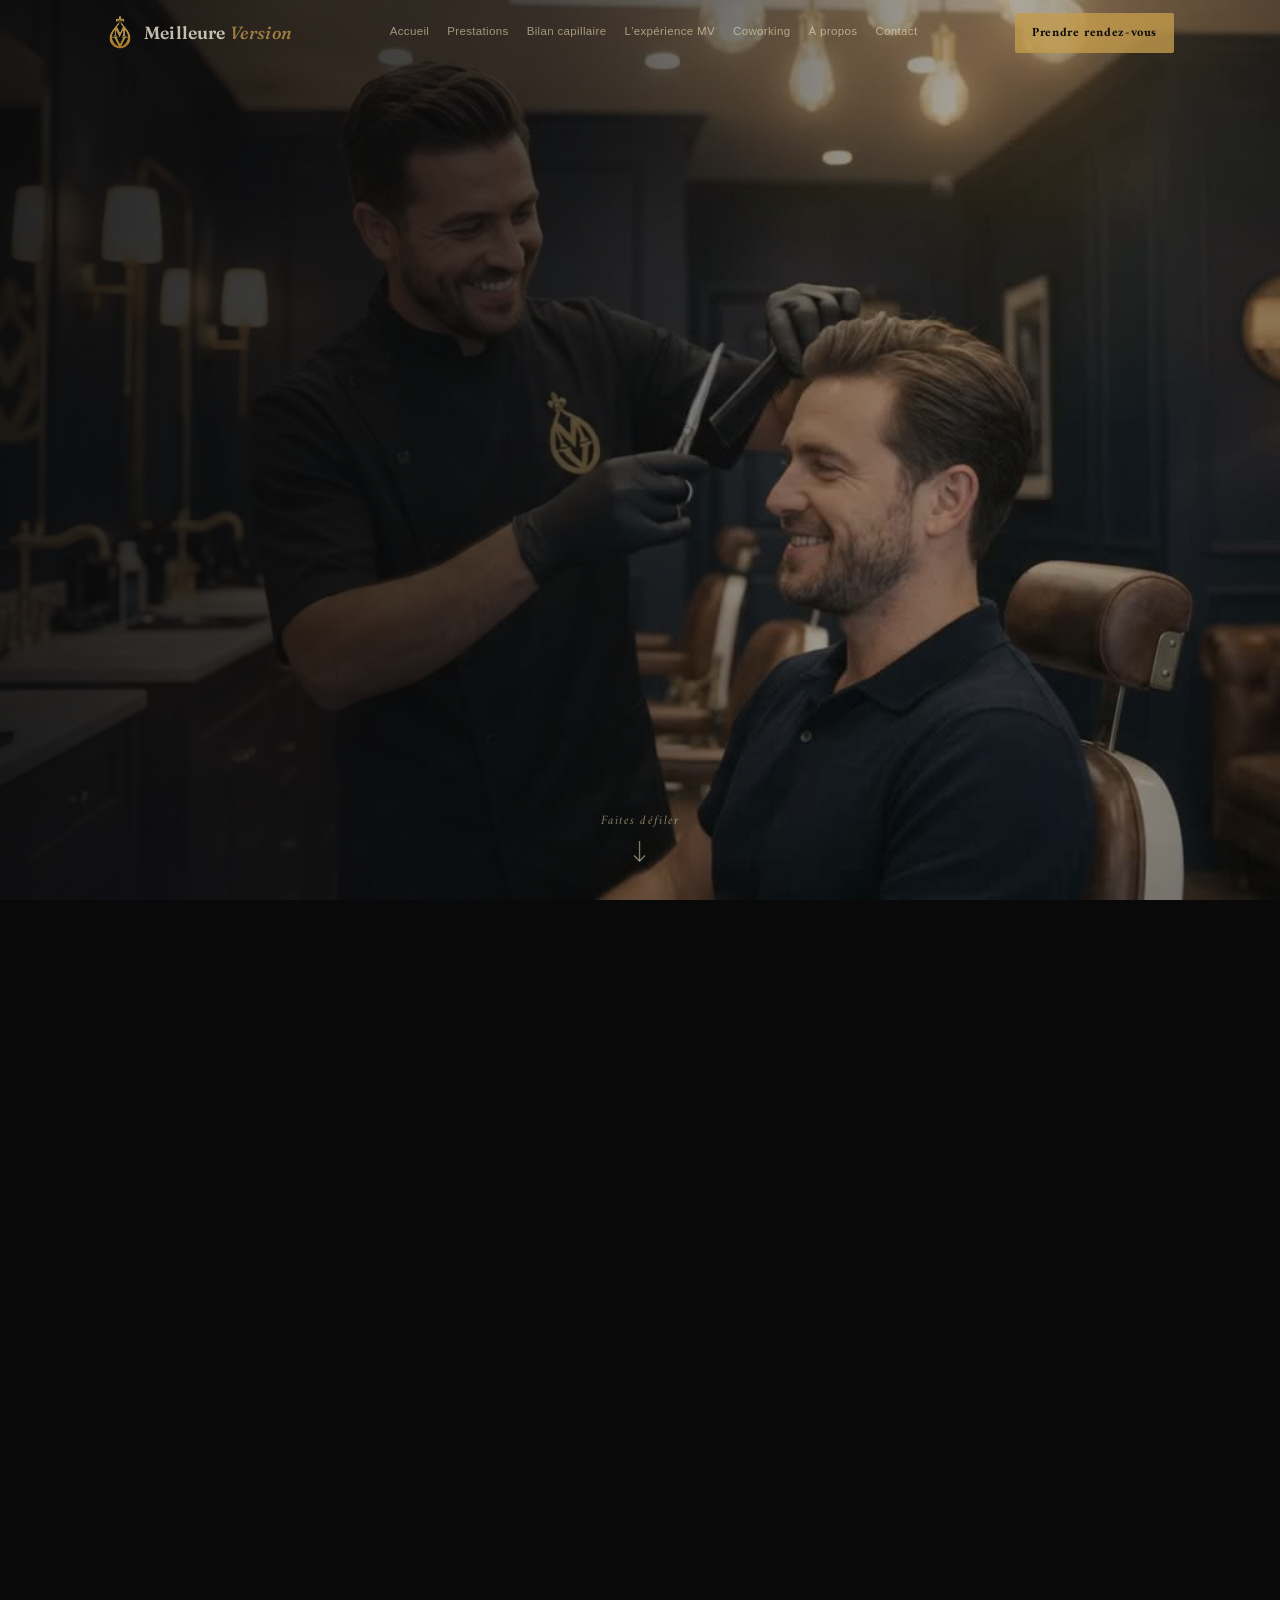
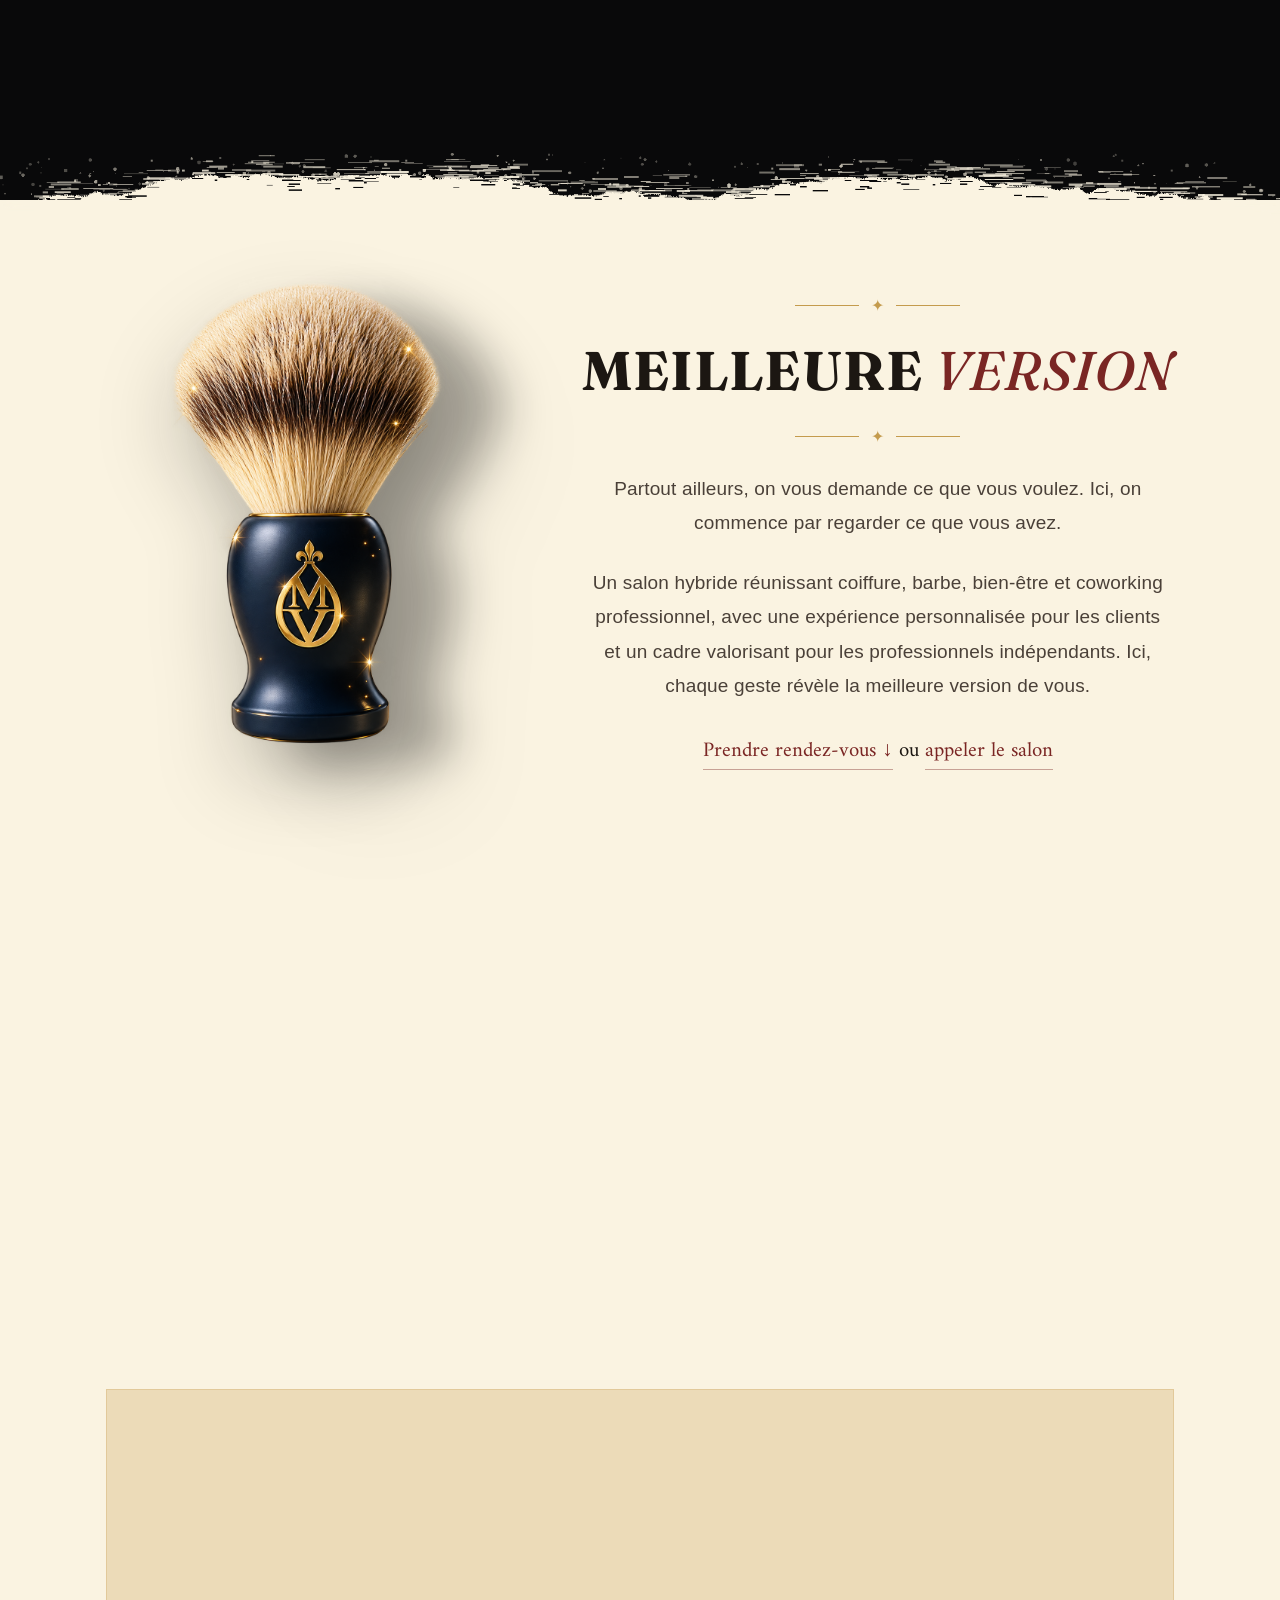
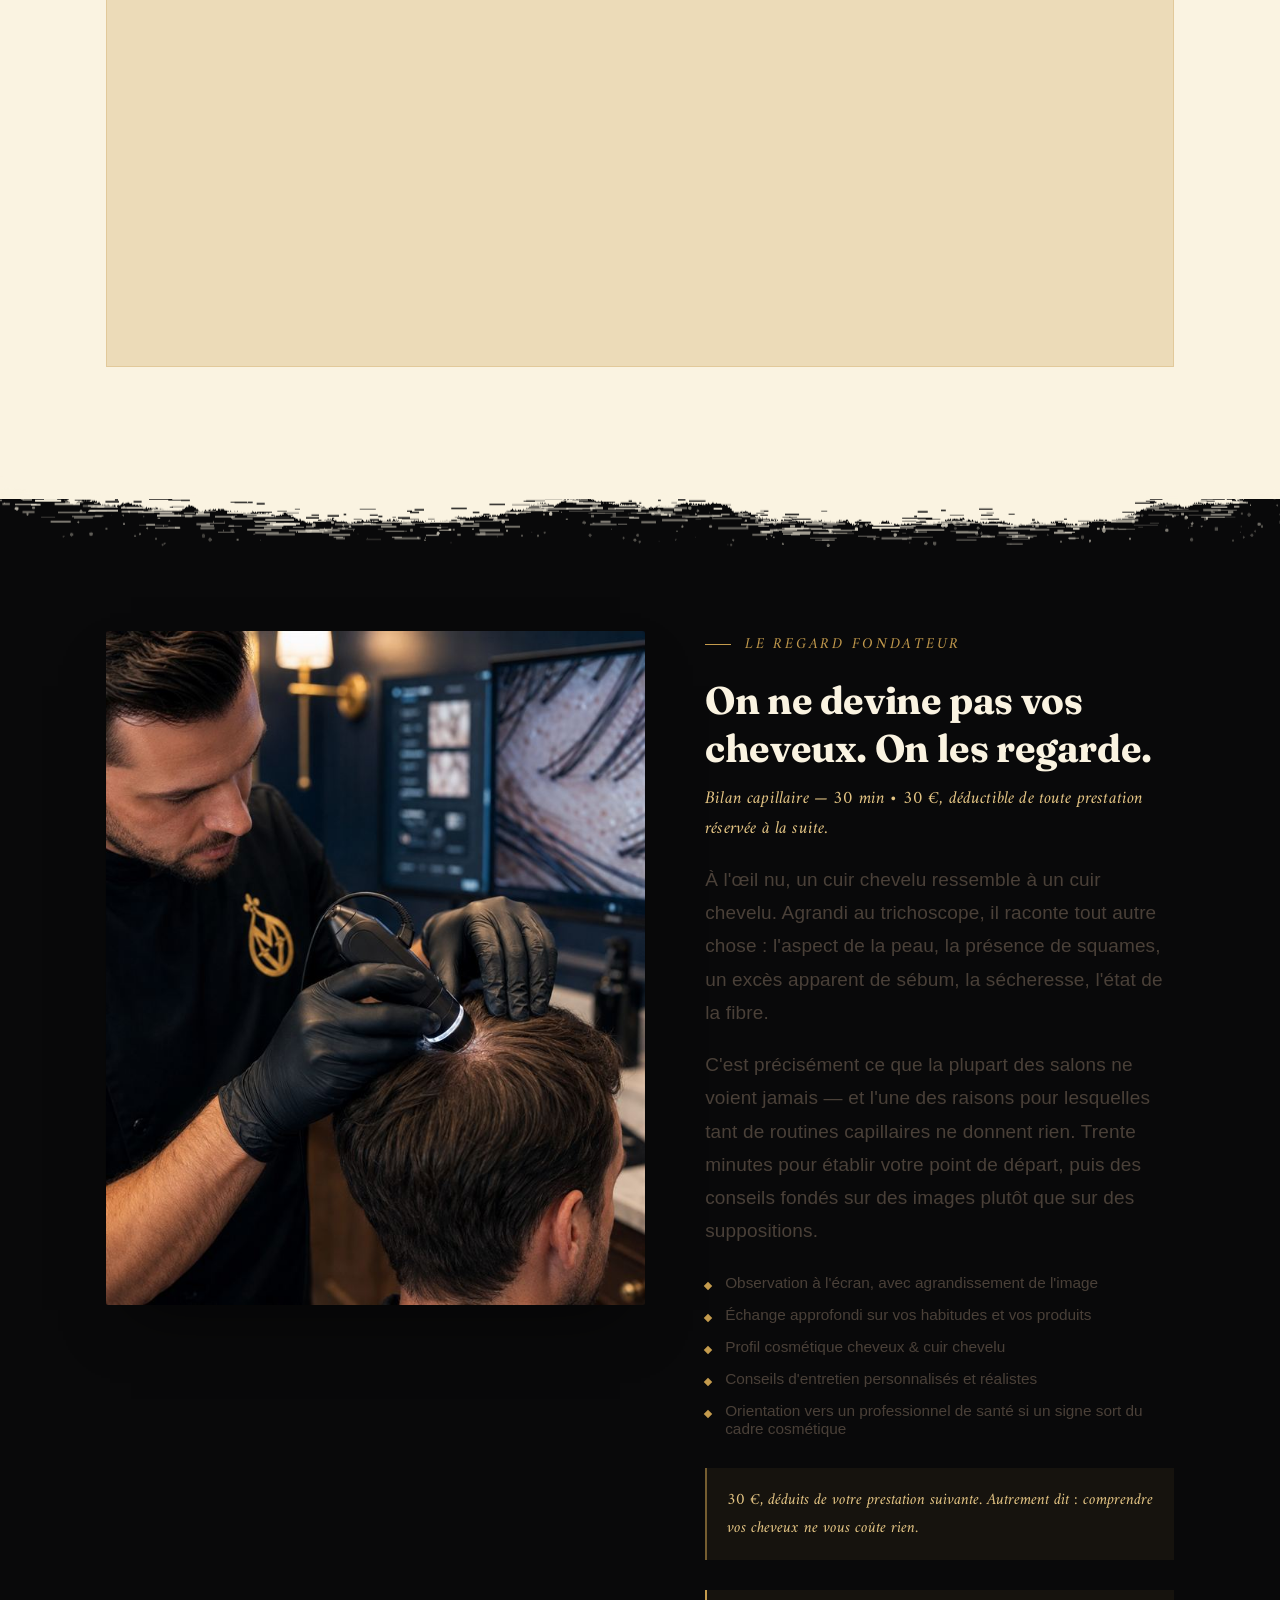
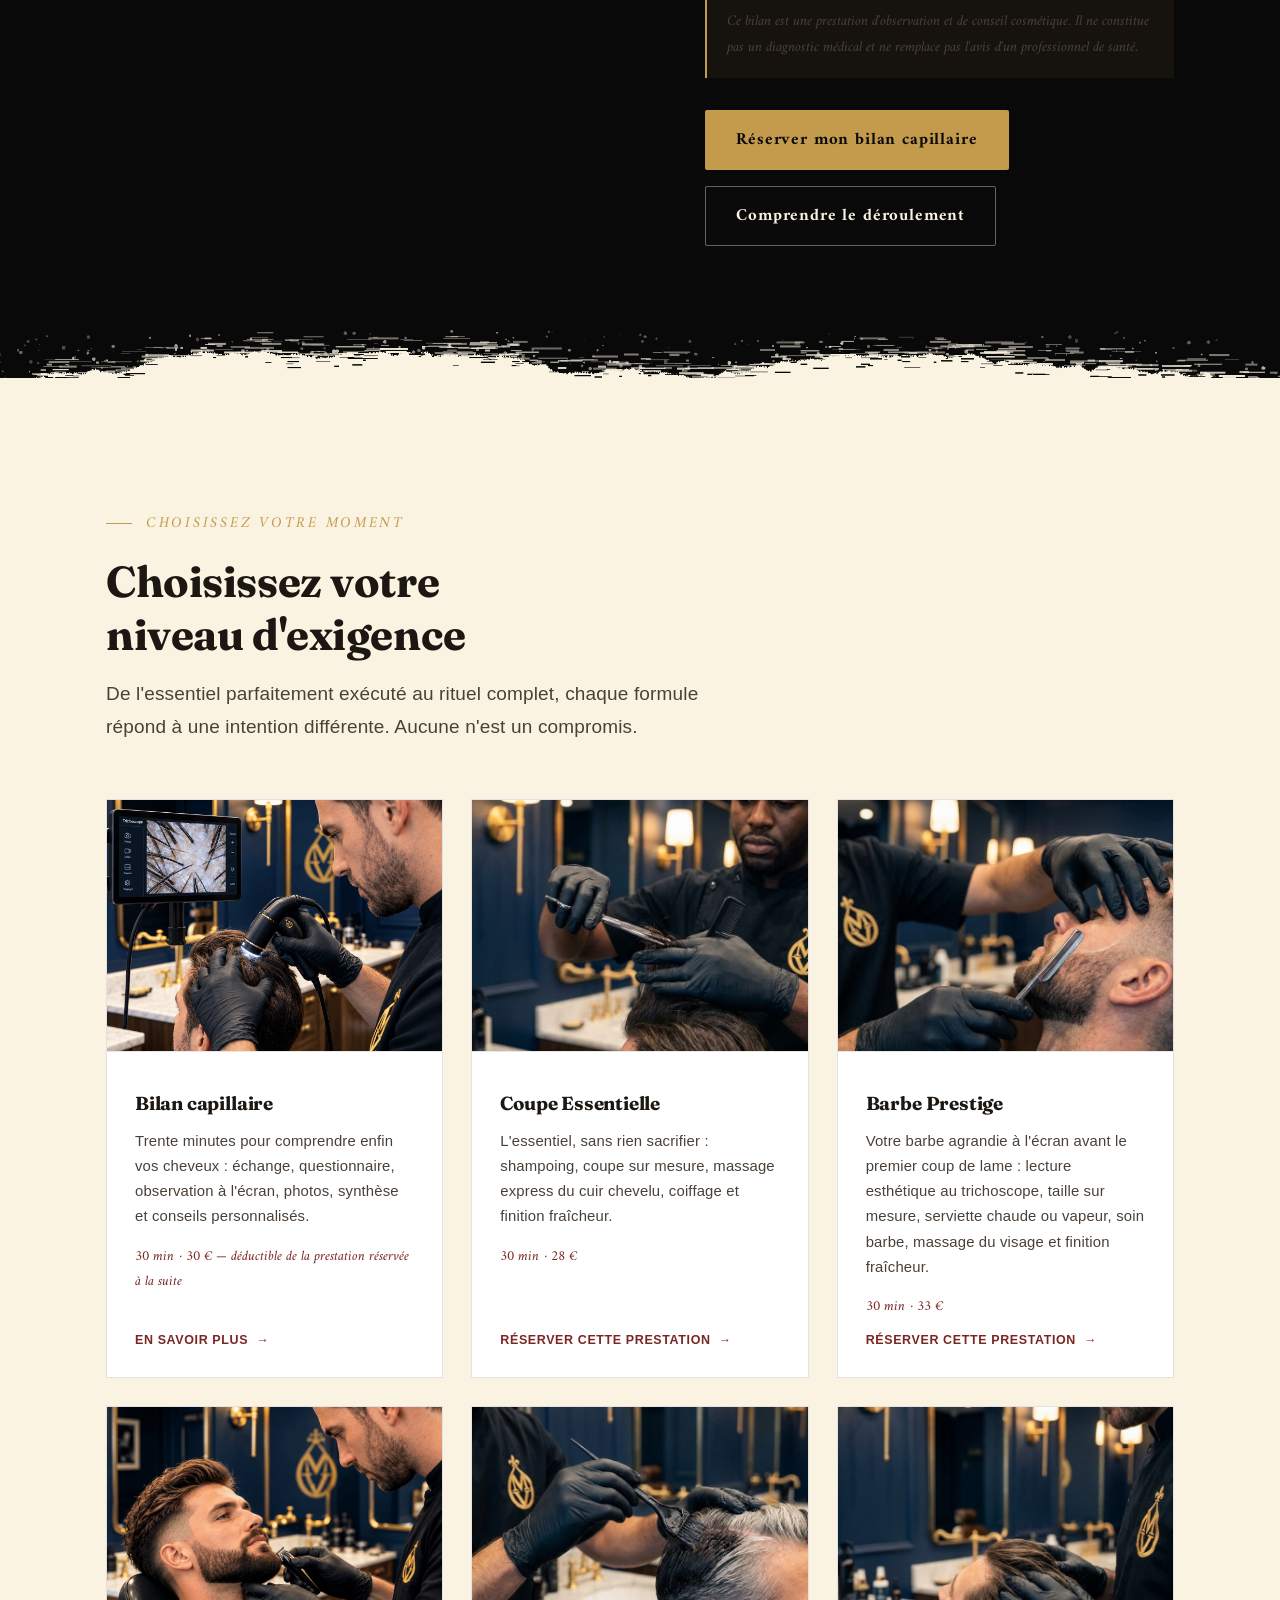
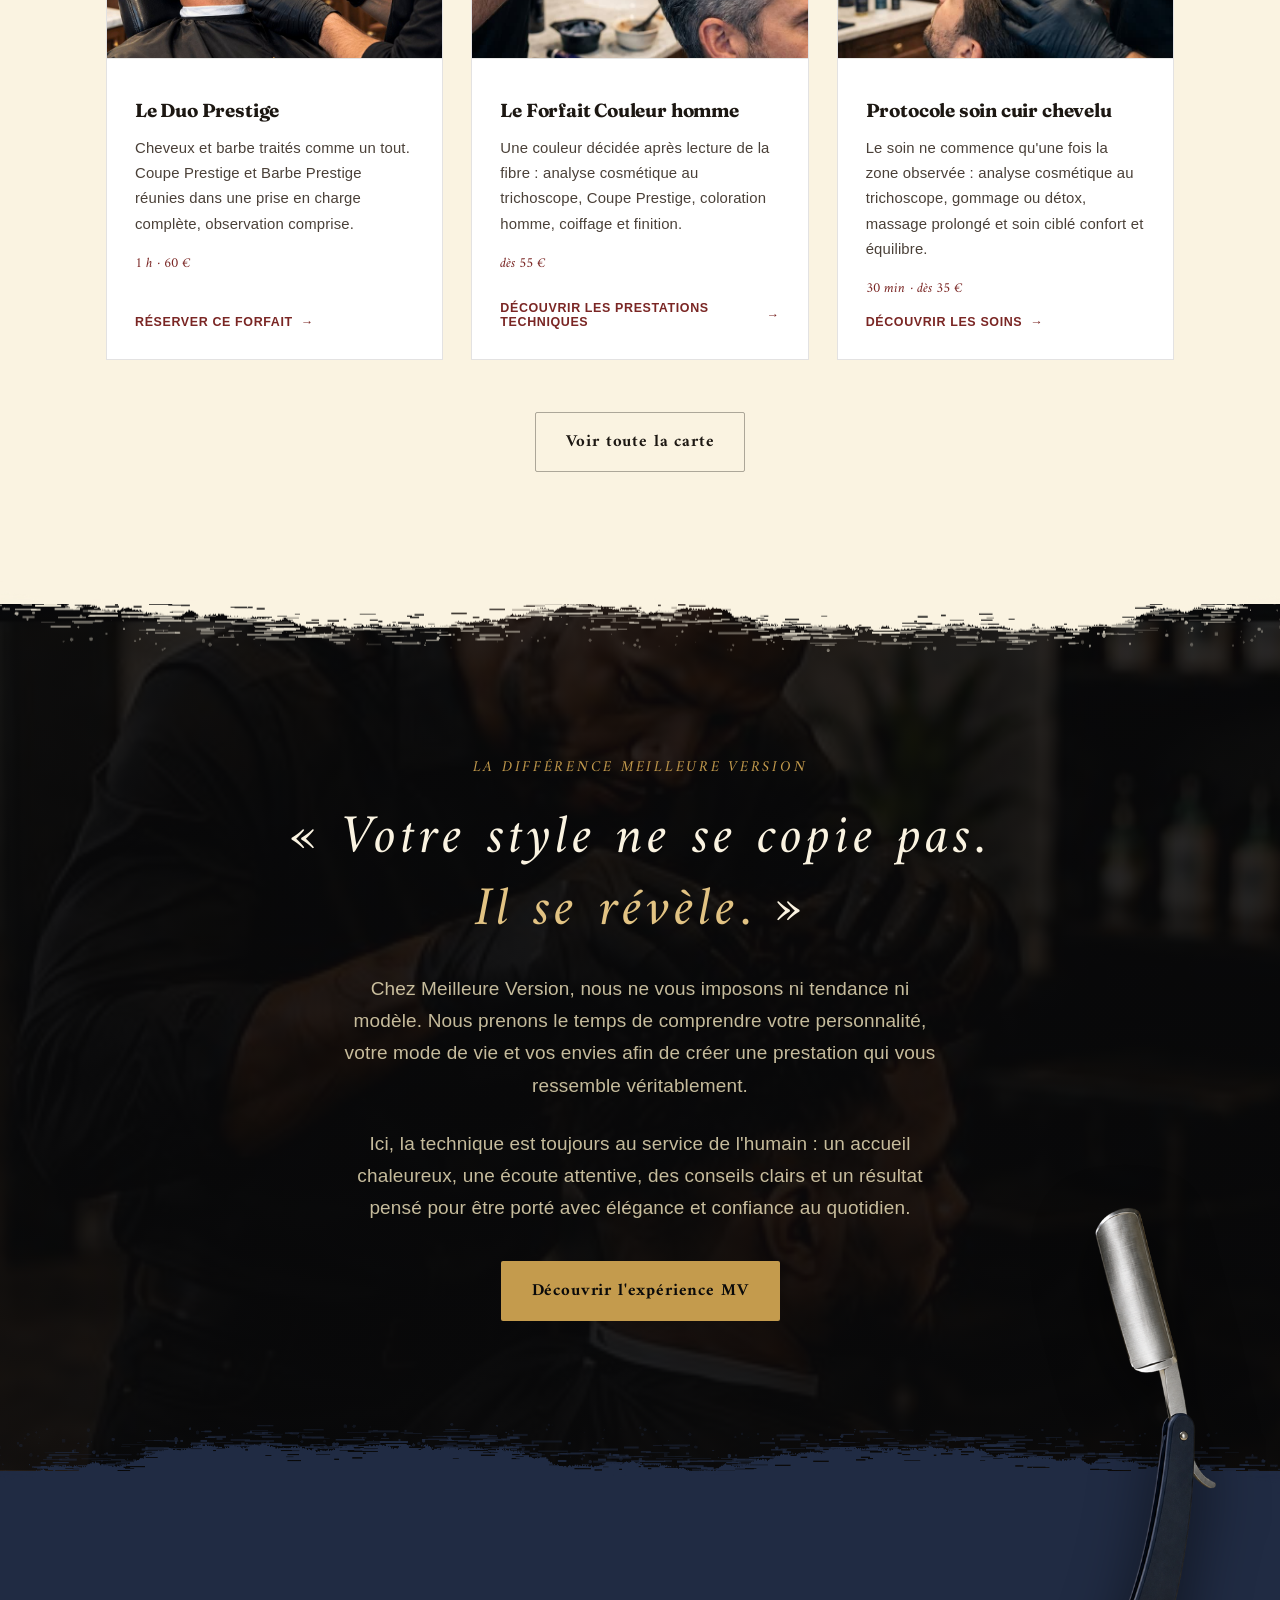
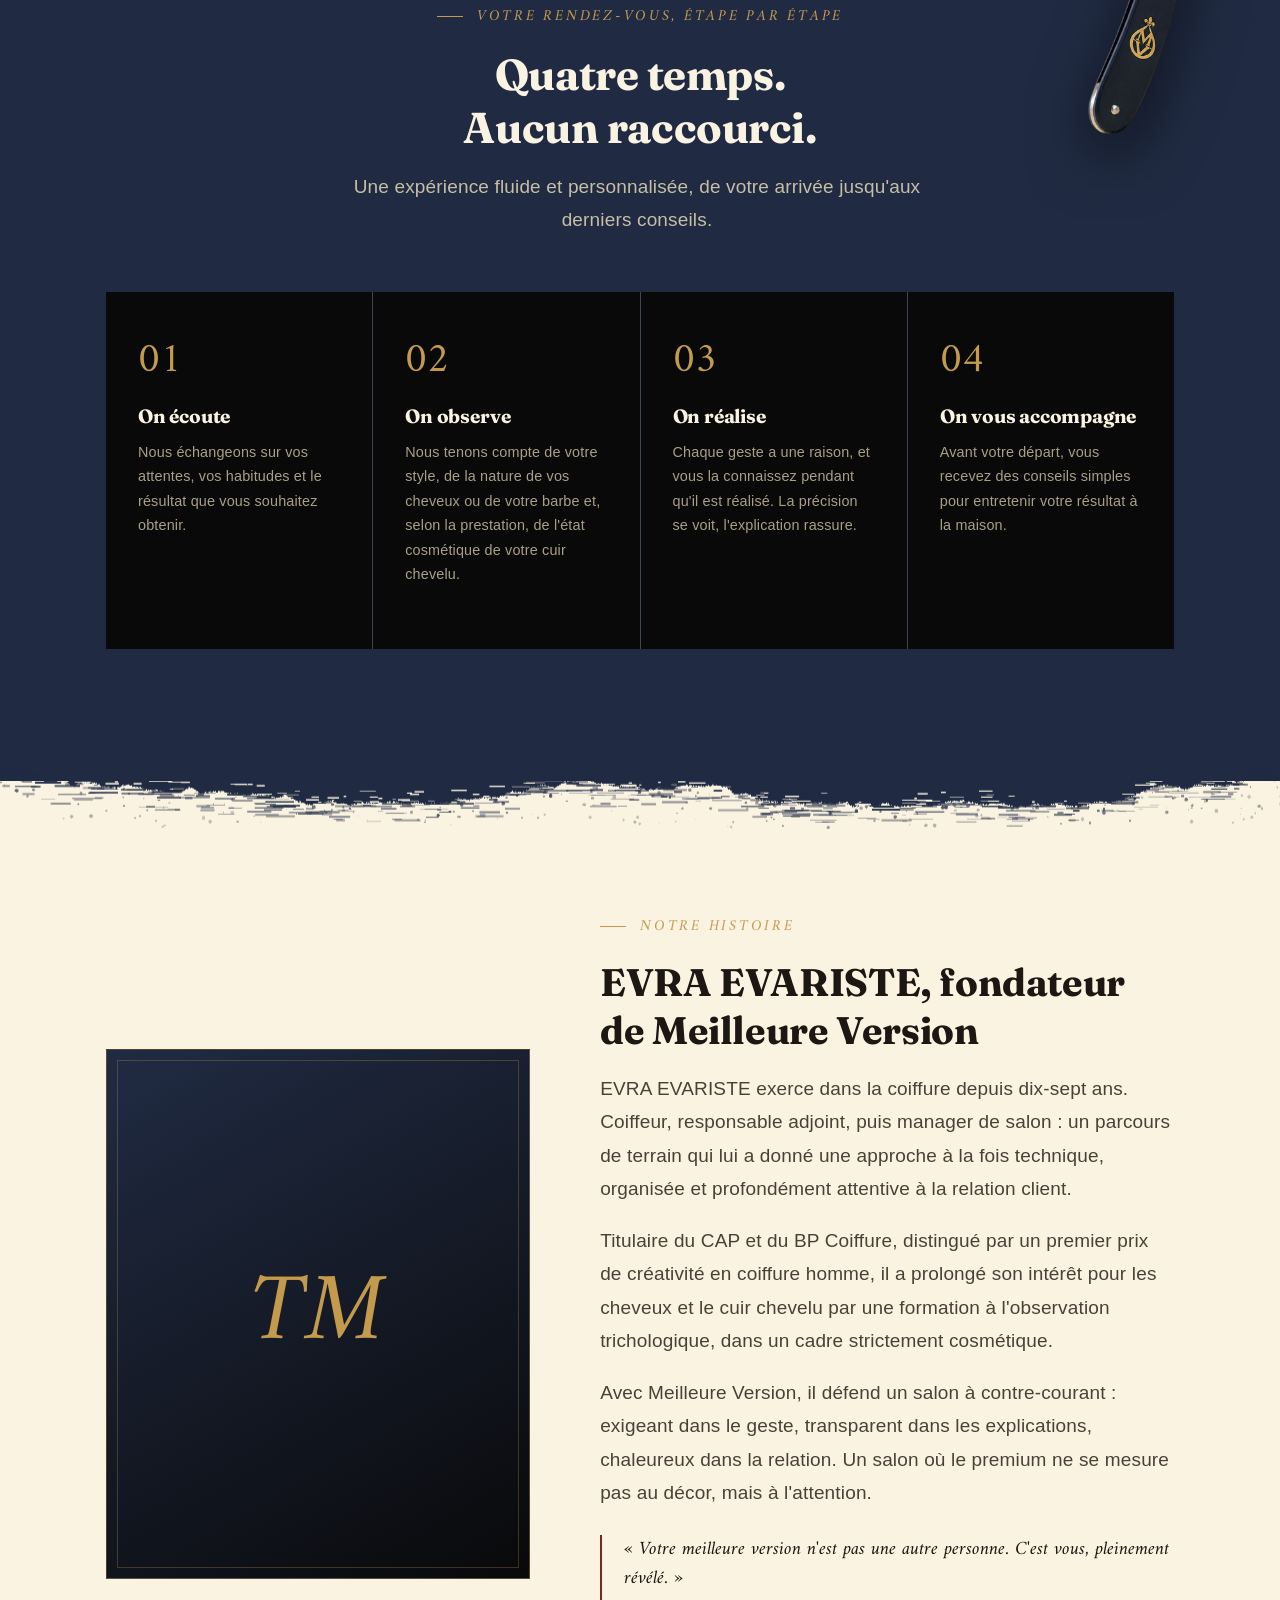
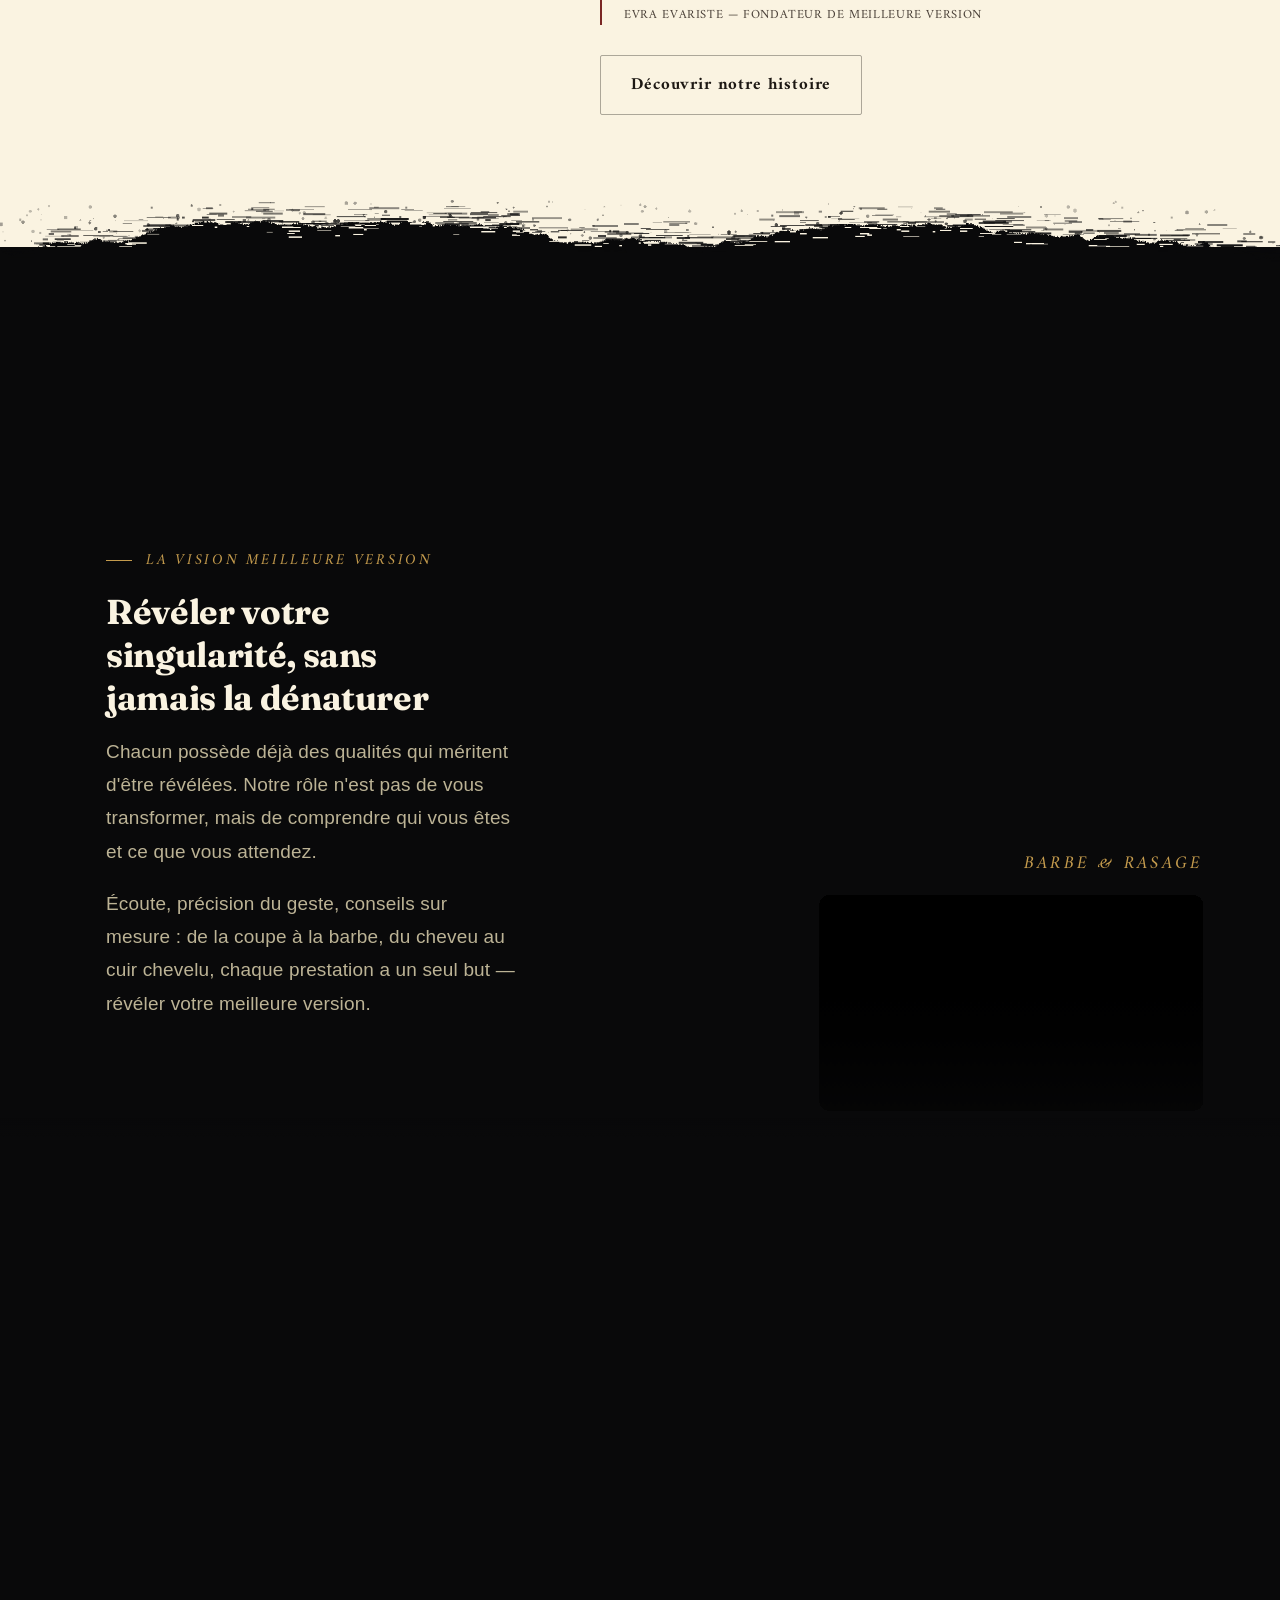
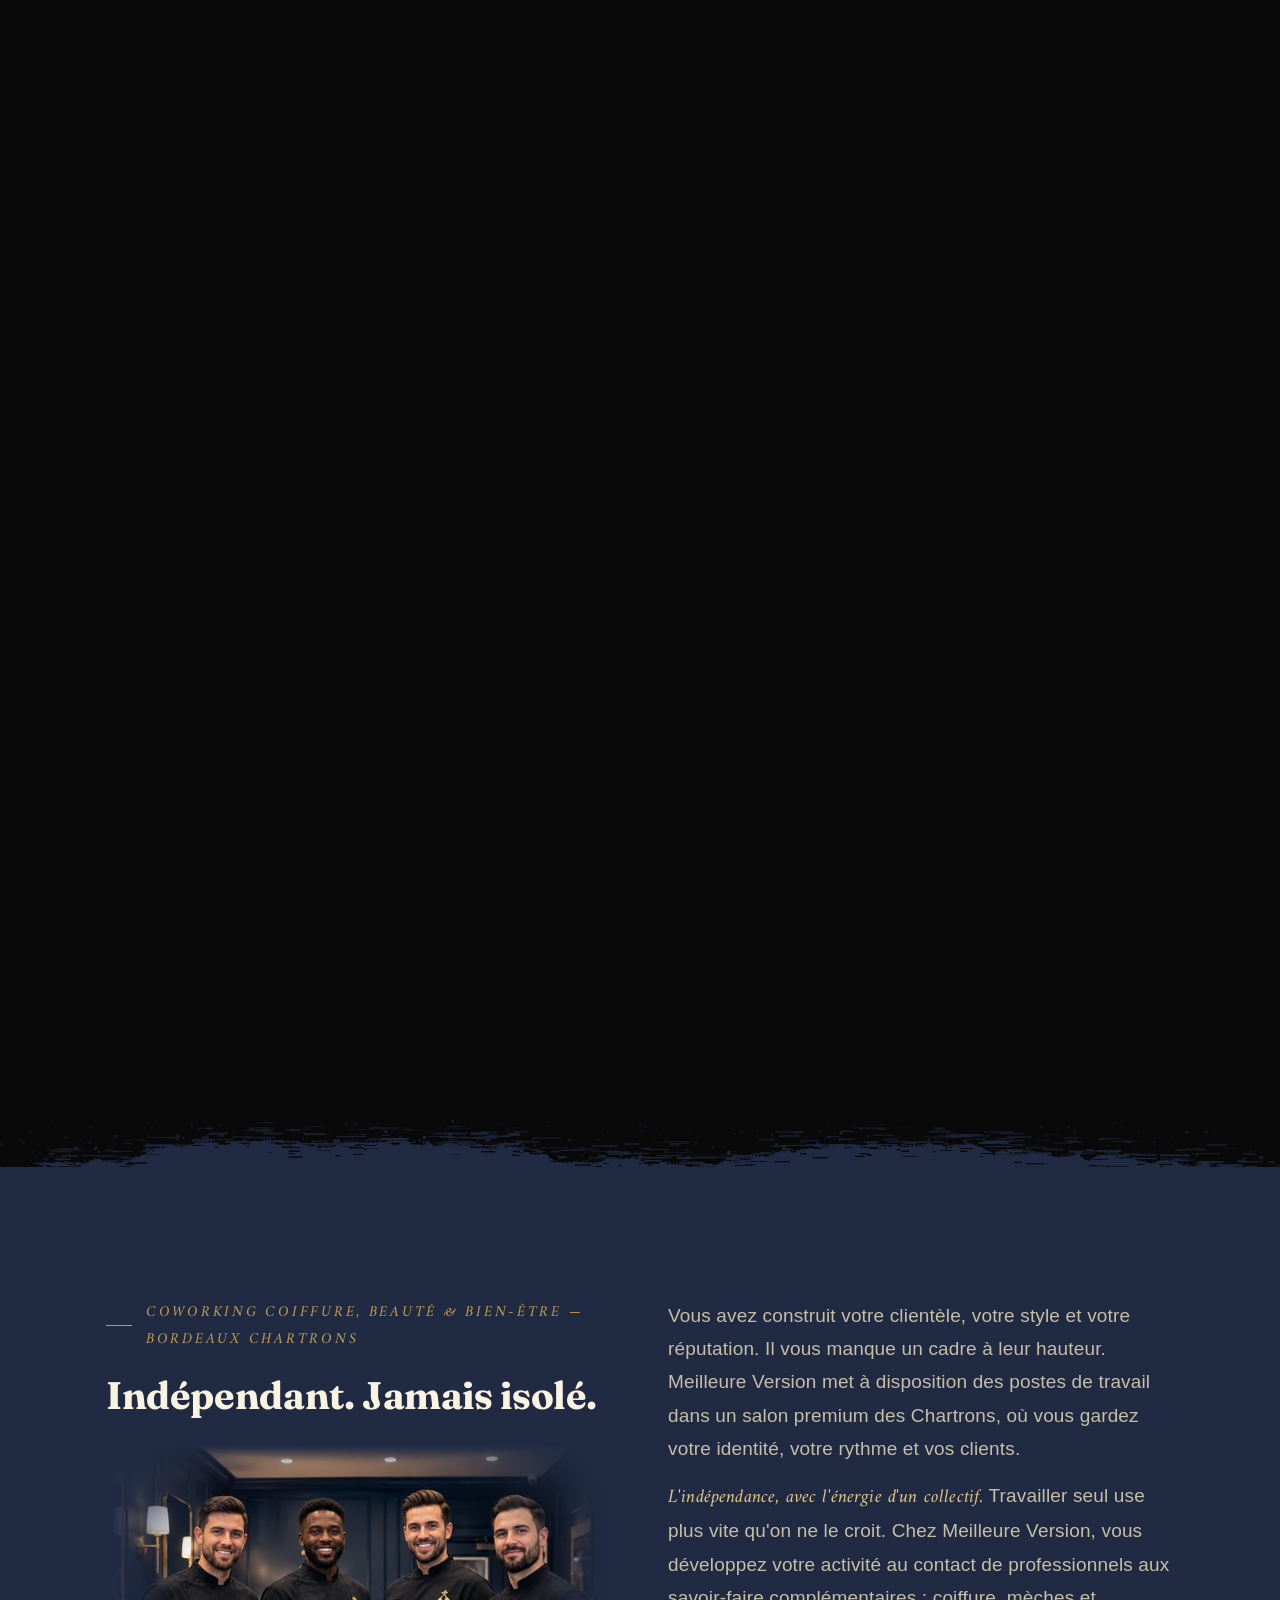
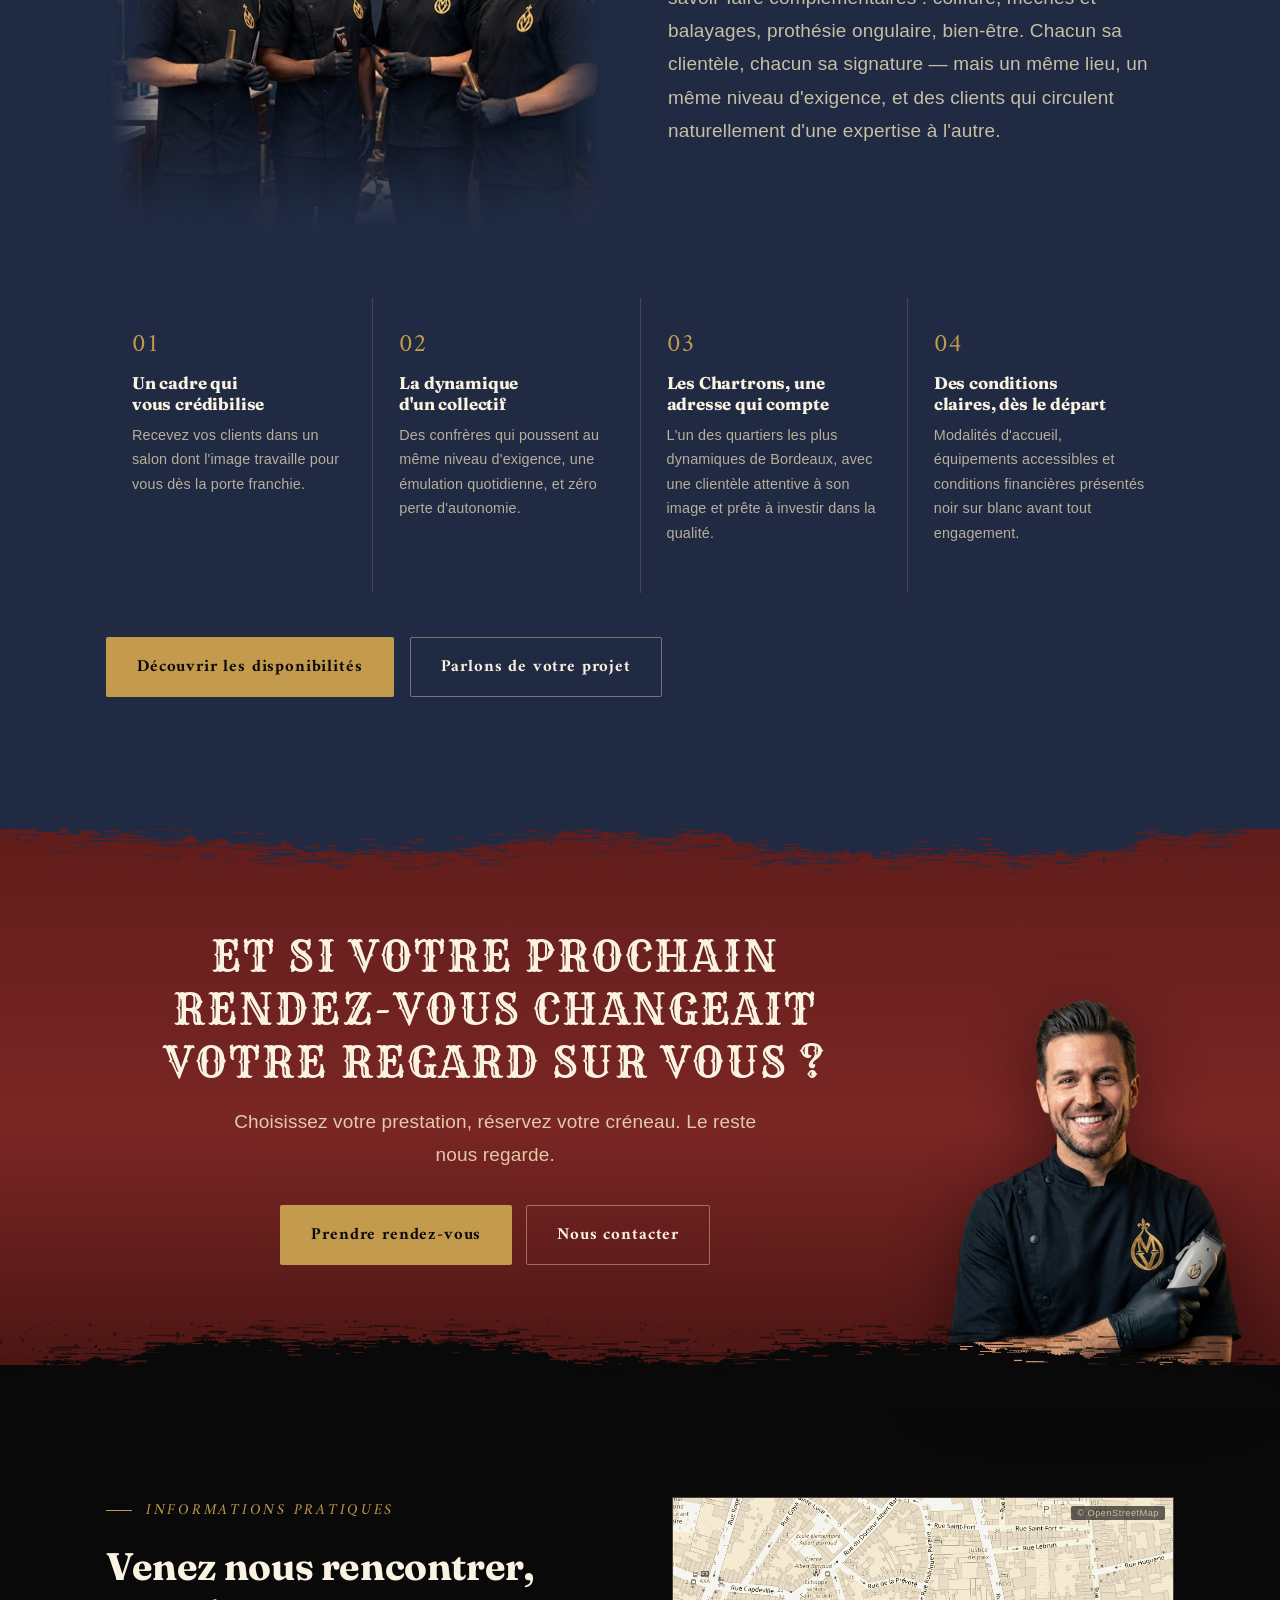
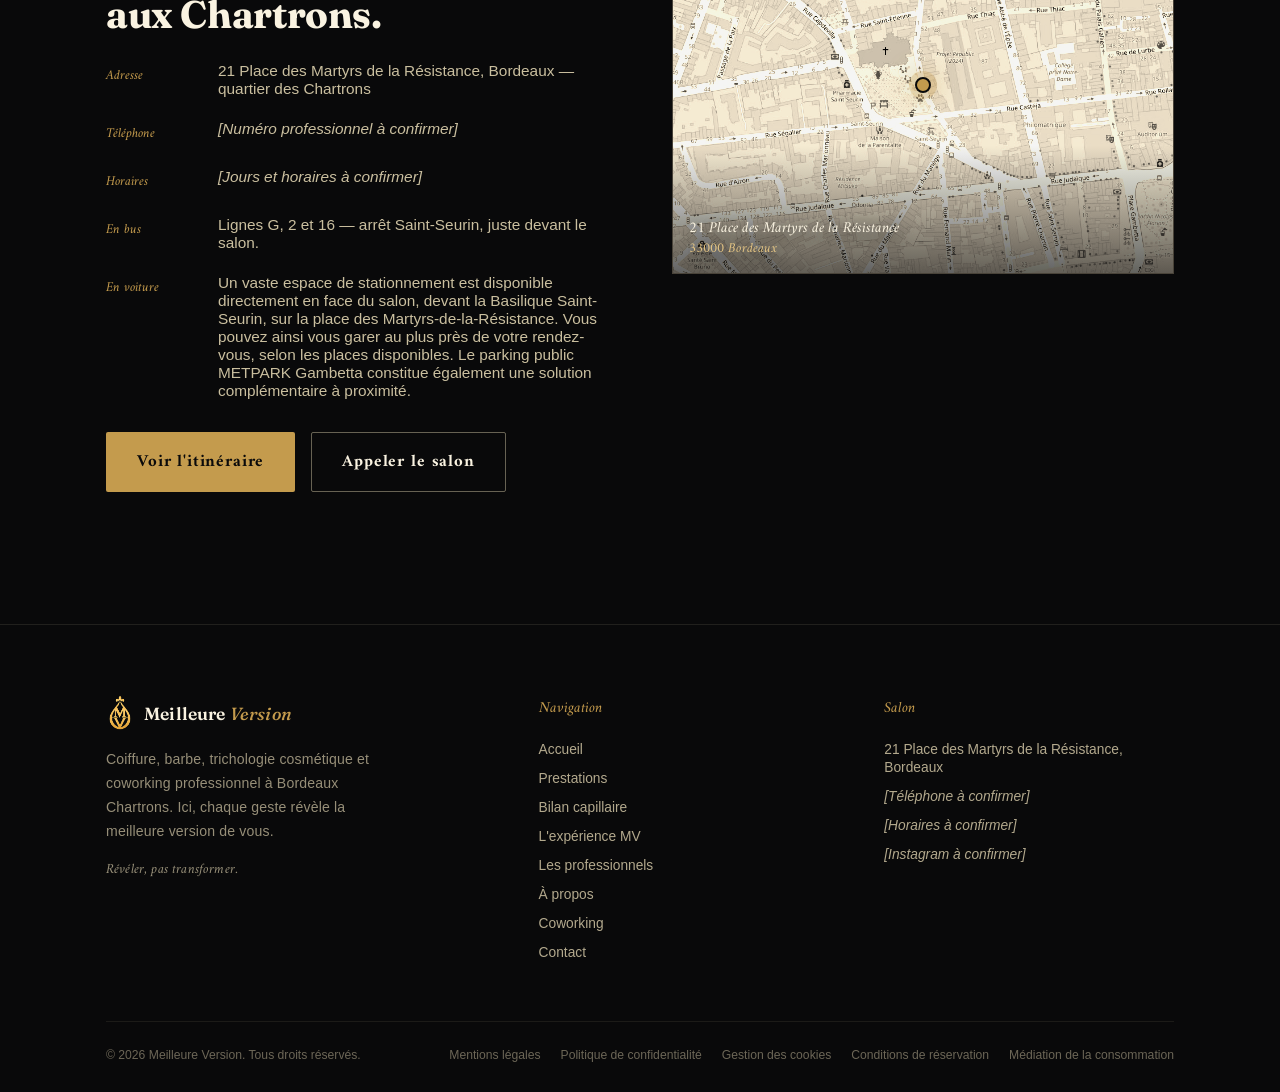
==== commit 02ae76c7: "Menu burger et photos plus visibles" ====
--- a/index.html
+++ b/index.html
@@ -491,6 +491,7 @@
   b.addEventListener('animationend',function(){ b.classList.remove('brushing'); });
 })();
 </script>
+<script src="assets/nav.js" defer></script>
 <script src="assets/booking.js" defer></script>
 </body>
 </html>
--- a/assets/style.css
+++ b/assets/style.css
@@ -159,7 +159,80 @@
     .brand img{width:24px;}
     .brand-word{font-size:.95rem;}
   }
-  .navtoggle{display:none;}
+  /* ---------- burger + full-screen menu (phones & tablets) ----------
+     assets/nav.js adds the button and builds the panel from the nav links */
+  .navtoggle{
+    display:none;
+    position:relative;z-index:2;
+    width:42px;height:42px;flex:none;
+    margin-left:4px;padding:0;
+    background:transparent;border:1px solid rgba(245,232,193,.28);border-radius:2px;
+    cursor:pointer;
+  }
+  .navtoggle span{
+    position:absolute;left:11px;right:11px;height:1.5px;
+    background:var(--ivoire-soft);
+    transition:transform .35s ease, opacity .25s ease, top .35s ease;
+  }
+  .navtoggle span:nth-child(1){top:14px;}
+  .navtoggle span:nth-child(2){top:20px;}
+  .navtoggle span:nth-child(3){top:26px;}
+  body.menu-open .navtoggle span:nth-child(1){top:20px;transform:rotate(45deg);}
+  body.menu-open .navtoggle span:nth-child(2){opacity:0;}
+  body.menu-open .navtoggle span:nth-child(3){top:20px;transform:rotate(-45deg);}
+  body.menu-open .navtoggle{border-color:rgba(196,155,77,.6);}
+
+  .mobile-menu{
+    position:fixed;inset:0;z-index:99;
+    display:flex;flex-direction:column;justify-content:space-between;
+    padding:96px clamp(24px,7vw,56px) 36px;
+    background:
+      radial-gradient(ellipse 80% 50% at 100% 0%, rgba(196,155,77,.14), transparent 60%),
+      linear-gradient(170deg,#0c0d10 0%,#09090A 55%,#141b2d 100%);
+    overflow-y:auto;
+    opacity:0;visibility:hidden;
+    transition:opacity .35s ease, visibility 0s linear .35s;
+  }
+  body.menu-open .mobile-menu{opacity:1;visibility:visible;transition:opacity .35s ease;}
+  body.menu-open{overflow:hidden;}
+  /* keep the bar readable above the open panel */
+  body.menu-open header{background:rgba(9,9,10,.96);backdrop-filter:none;box-shadow:none;}
+  body.menu-open header .brand img,body.menu-open header .brand-word{opacity:1;}
+  body.menu-open header .header-cta .btn-gold{background:var(--gold);}
+
+  .mobile-menu-links{display:flex;flex-direction:column;}
+  .mobile-menu-links a{
+    display:flex;align-items:baseline;justify-content:space-between;
+    padding:15px 0;
+    border-bottom:1px solid rgba(245,232,193,.12);
+    font-family:'Fraunces',serif;font-size:clamp(1.35rem,5.4vw,1.8rem);
+    color:var(--ivoire-soft);text-decoration:none;
+    opacity:0;transform:translateY(12px);
+    transition:opacity .4s ease, transform .4s ease, color .2s ease;
+  }
+  .mobile-menu-links a::after{
+    content:"→";font-family:'Amiri',serif;font-size:1.1rem;color:var(--gold);opacity:.55;
+  }
+  .mobile-menu-links a[aria-current="page"]{color:var(--gold-hi);}
+  .mobile-menu-links a[aria-current="page"]::after{opacity:1;}
+  .mobile-menu-links a:hover,.mobile-menu-links a:focus-visible{color:var(--gold-hi);}
+  body.menu-open .mobile-menu-links a{
+    opacity:1;transform:none;
+    transition-delay:calc(60ms + var(--i) * 45ms);
+  }
+  .mobile-menu-foot{margin-top:34px;}
+  .mobile-menu-foot .btn{display:flex;justify-content:center;width:100%;}
+  .mobile-menu-foot p{
+    margin-top:18px;text-align:center;
+    font-family:'Amiri',serif;font-style:italic;font-size:.98rem;line-height:1.5;
+    color:rgba(245,232,193,.6);
+  }
+  @media (max-width:1150px){
+    .navtoggle{display:block;}
+    .header-cta{margin-left:auto;}
+    header .container{gap:12px;}
+  }
+  @media (min-width:1151px){ .mobile-menu{display:none;} }
 
   /* ---------- hero with scroll-scrubbed video ----------
      .hero is a tall track; .hero-stage pins to the viewport while the page
@@ -1179,29 +1252,34 @@
 }
 .page-hero--photo::before{
   background:
-    radial-gradient(ellipse 900px 520px at 84% 0%, rgba(196,155,77,.16), transparent 62%),
-    repeating-linear-gradient(115deg, rgba(255,255,255,.022) 0px, rgba(255,255,255,.022) 1px, transparent 1px, transparent 3px),
-    linear-gradient(160deg, rgba(12,13,16,.78) 0%, rgba(10,11,13,.5) 45%, rgba(17,20,32,.6) 100%),
-    linear-gradient(90deg, rgba(9,9,10,.7) 0%, rgba(9,9,10,.4) 36%, rgba(9,9,10,0) 64%);
+    radial-gradient(ellipse 900px 520px at 84% 0%, rgba(196,155,77,.12), transparent 62%),
+    repeating-linear-gradient(115deg, rgba(255,255,255,.018) 0px, rgba(255,255,255,.018) 1px, transparent 1px, transparent 3px),
+    linear-gradient(160deg, rgba(12,13,16,.42) 0%, rgba(10,11,13,.2) 45%, rgba(17,20,32,.28) 100%),
+    linear-gradient(90deg, rgba(9,9,10,.5) 0%, rgba(9,9,10,.26) 36%, rgba(9,9,10,0) 60%);
 }
 /* busy photos (people across the whole frame, e.g. Coworking): same layers,
-   a deeper wash behind the copy */
+   a little more wash behind the copy */
 .page-hero--dense::before{
   background:
-    radial-gradient(ellipse 900px 520px at 84% 0%, rgba(196,155,77,.16), transparent 62%),
-    repeating-linear-gradient(115deg, rgba(255,255,255,.022) 0px, rgba(255,255,255,.022) 1px, transparent 1px, transparent 3px),
-    linear-gradient(160deg, rgba(12,13,16,.78) 0%, rgba(10,11,13,.5) 45%, rgba(17,20,32,.6) 100%),
-    linear-gradient(90deg, rgba(9,9,10,.9) 0%, rgba(9,9,10,.72) 40%, rgba(9,9,10,.15) 70%, rgba(9,9,10,0) 85%);
-}
+    radial-gradient(ellipse 900px 520px at 84% 0%, rgba(196,155,77,.12), transparent 62%),
+    repeating-linear-gradient(115deg, rgba(255,255,255,.018) 0px, rgba(255,255,255,.018) 1px, transparent 1px, transparent 3px),
+    linear-gradient(160deg, rgba(12,13,16,.42) 0%, rgba(10,11,13,.2) 45%, rgba(17,20,32,.28) 100%),
+    linear-gradient(90deg, rgba(9,9,10,.66) 0%, rgba(9,9,10,.46) 40%, rgba(9,9,10,.08) 70%, rgba(9,9,10,0) 85%);
+}
+/* lighter veil, so the copy carries its own soft shadow to stay legible */
+.page-hero--photo h1,
+.page-hero--photo .lede,
+.page-hero--photo .eyebrow{text-shadow:0 2px 14px rgba(0,0,0,.6),0 1px 3px rgba(0,0,0,.5);}
+.page-hero--photo .lede{color:rgba(245,232,193,.9);}
 .page-hero--photo .container{max-width:1180px;width:100%;}
 .page-hero--photo .container > *{max-width:600px;}
 @media (max-width:760px){
   .page-hero--photo{background-position:72% center;min-height:0;}
-  .page-hero--photo::before{
+  .page-hero--photo::before,
+  .page-hero--dense::before{
     background:
-      radial-gradient(ellipse 600px 420px at 84% 0%, rgba(196,155,77,.16), transparent 62%),
-      repeating-linear-gradient(115deg, rgba(255,255,255,.022) 0px, rgba(255,255,255,.022) 1px, transparent 1px, transparent 3px),
-      linear-gradient(160deg, rgba(12,13,16,.86) 0%, rgba(10,11,13,.74) 45%, rgba(17,20,32,.84) 100%);
+      radial-gradient(ellipse 600px 420px at 84% 0%, rgba(196,155,77,.12), transparent 62%),
+      linear-gradient(180deg, rgba(9,9,10,.5) 0%, rgba(9,9,10,.4) 50%, rgba(9,9,10,.58) 100%);
   }
 }
 
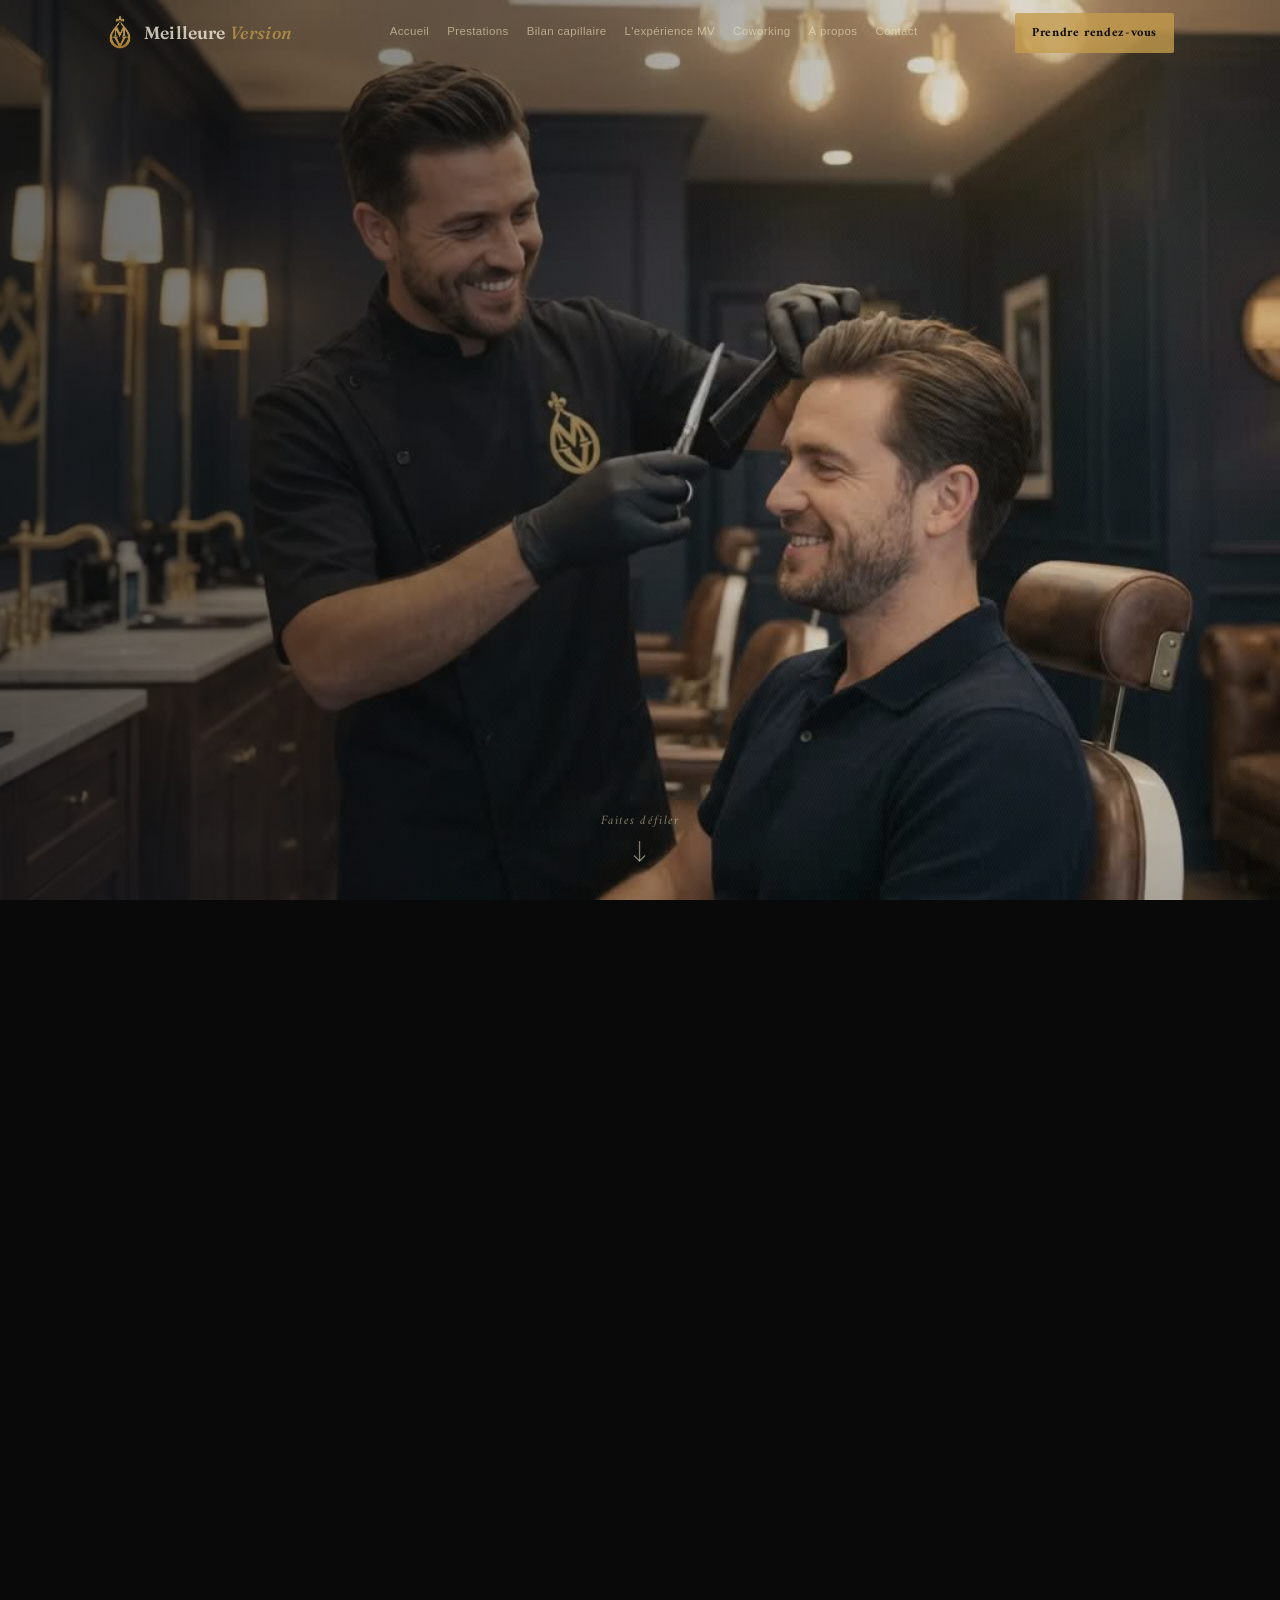
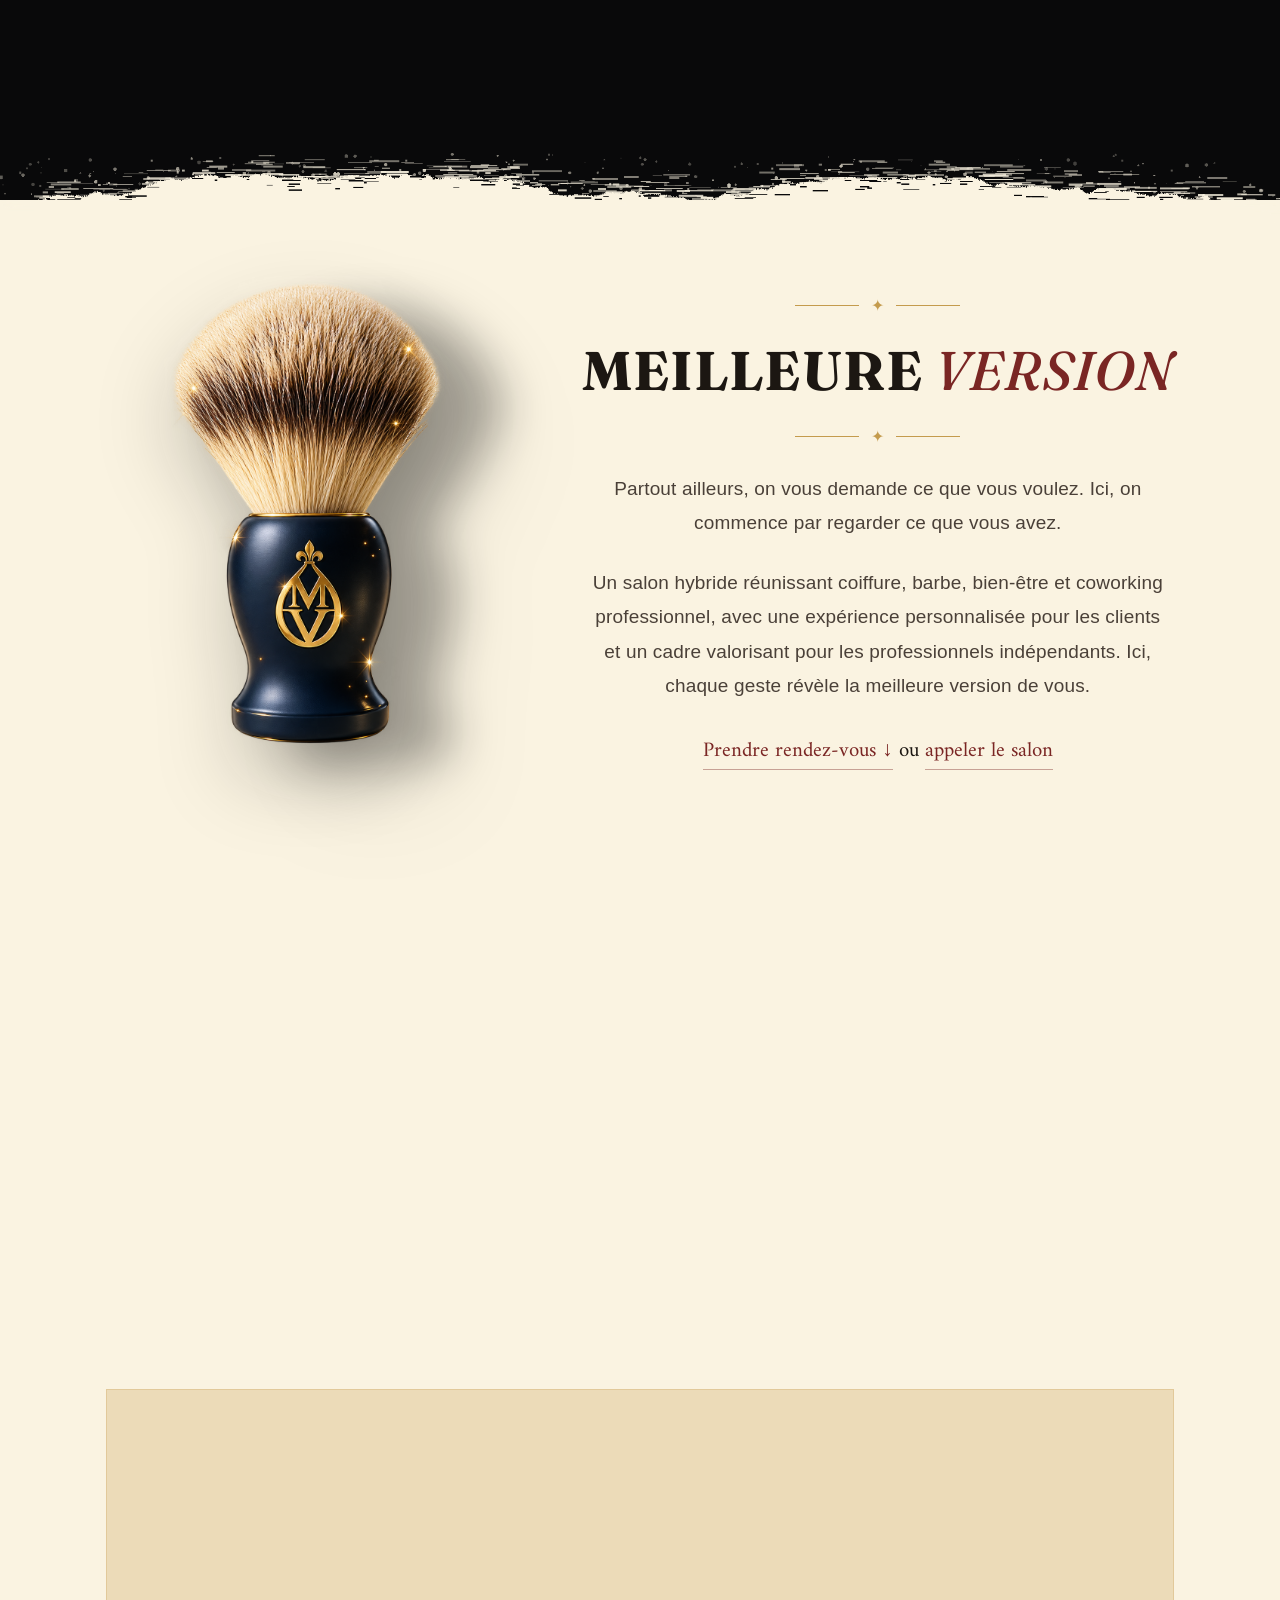
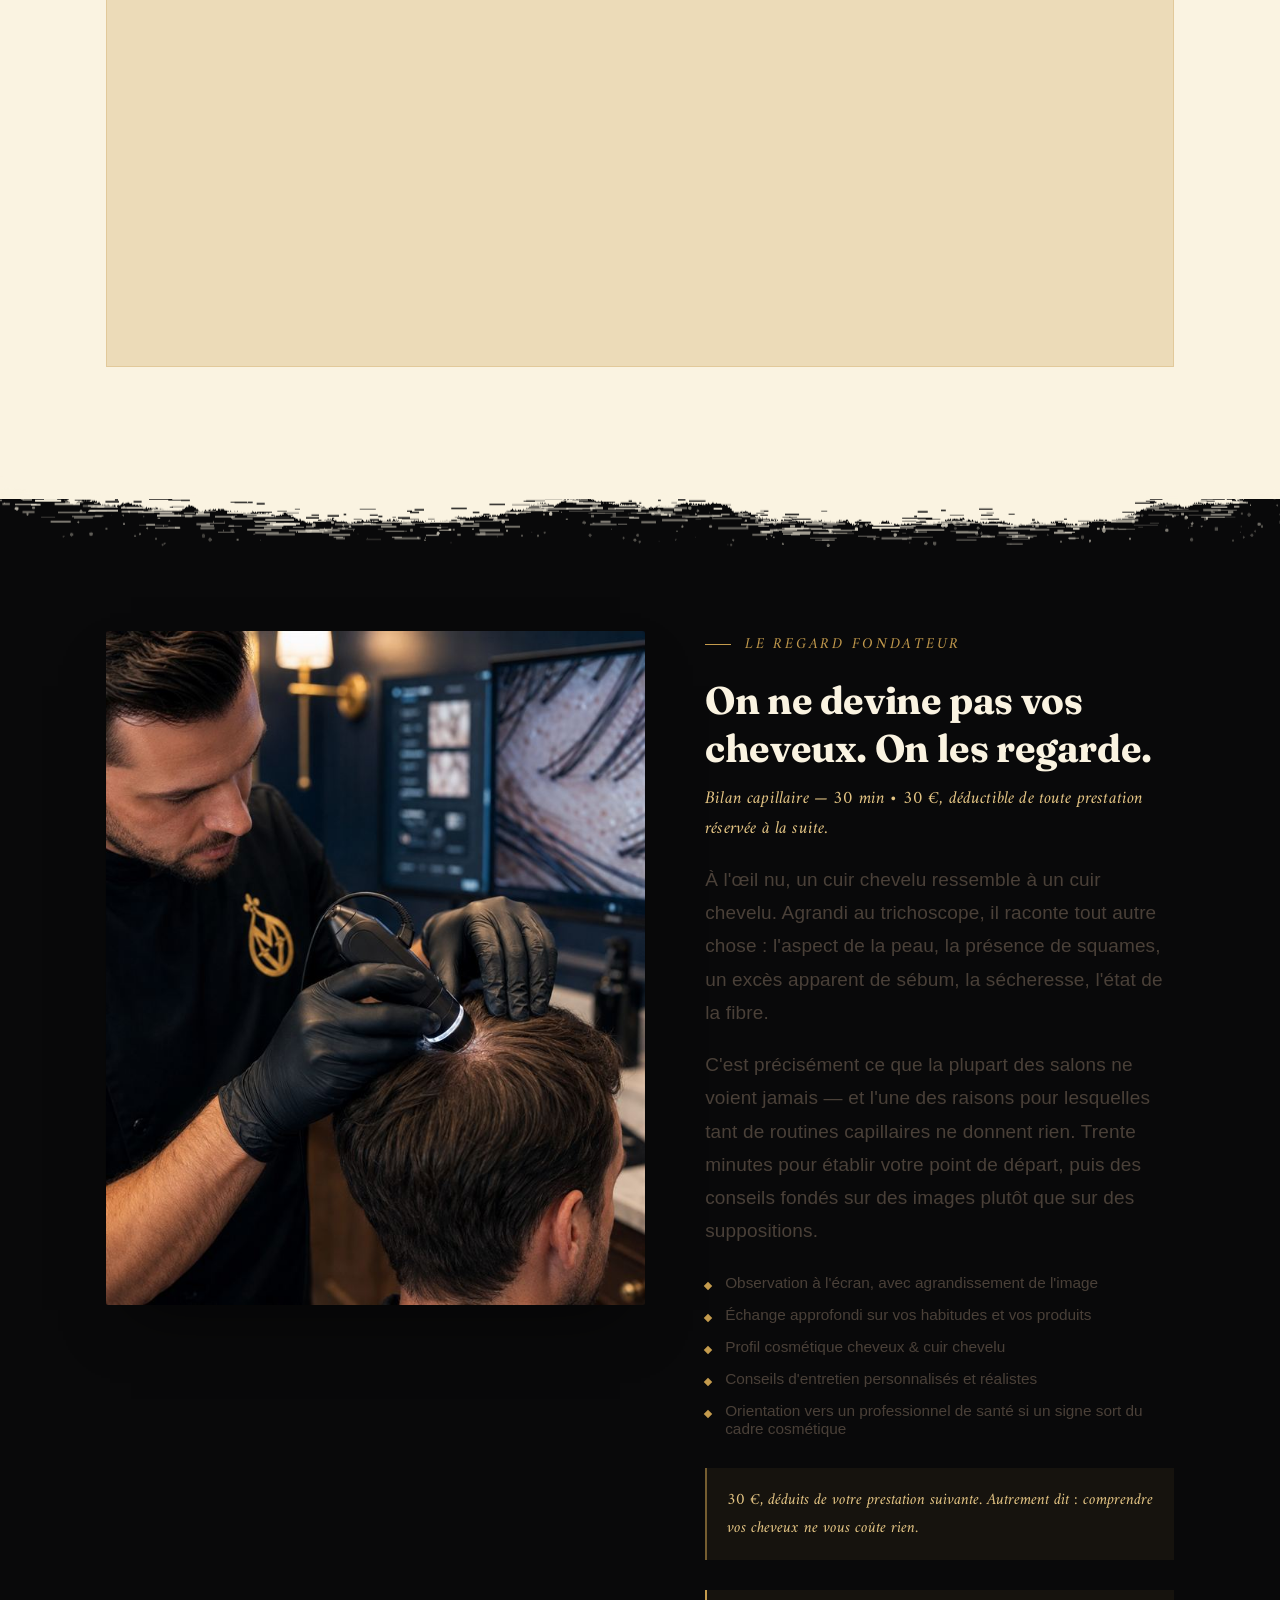
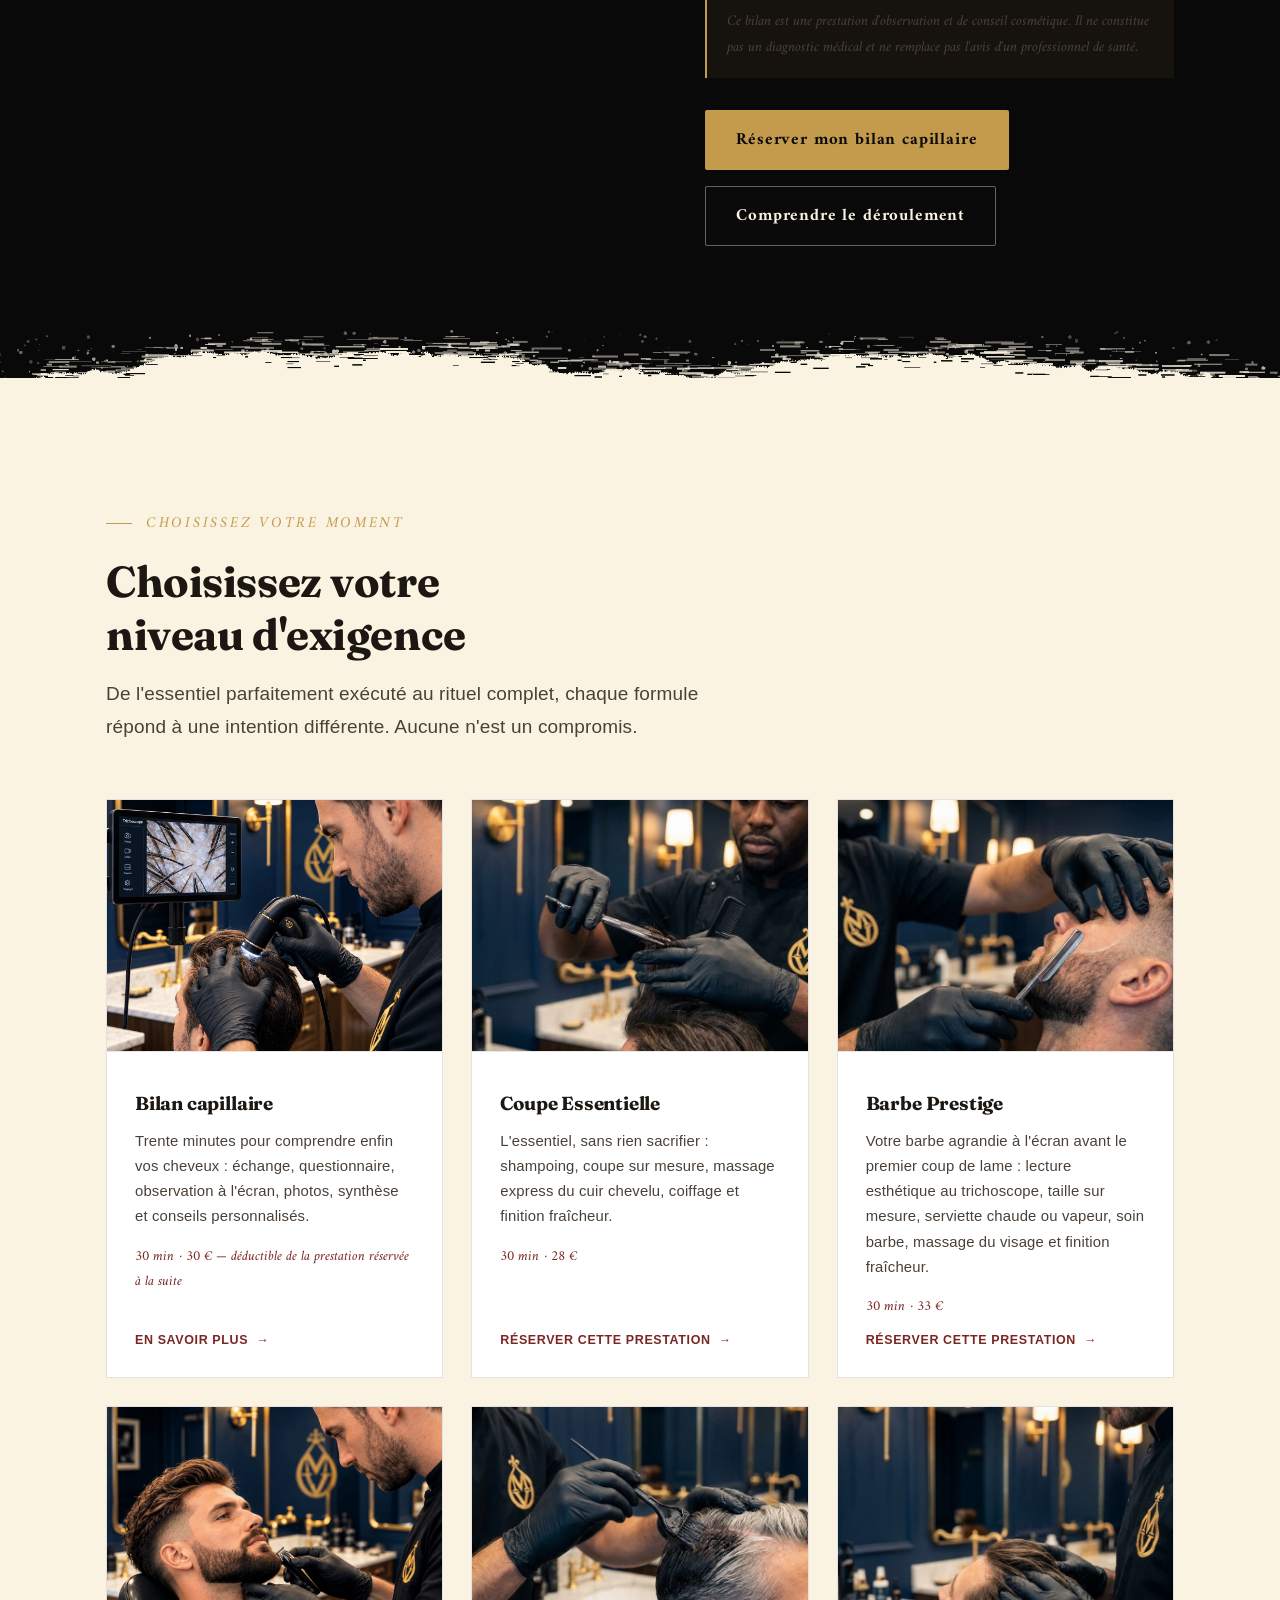
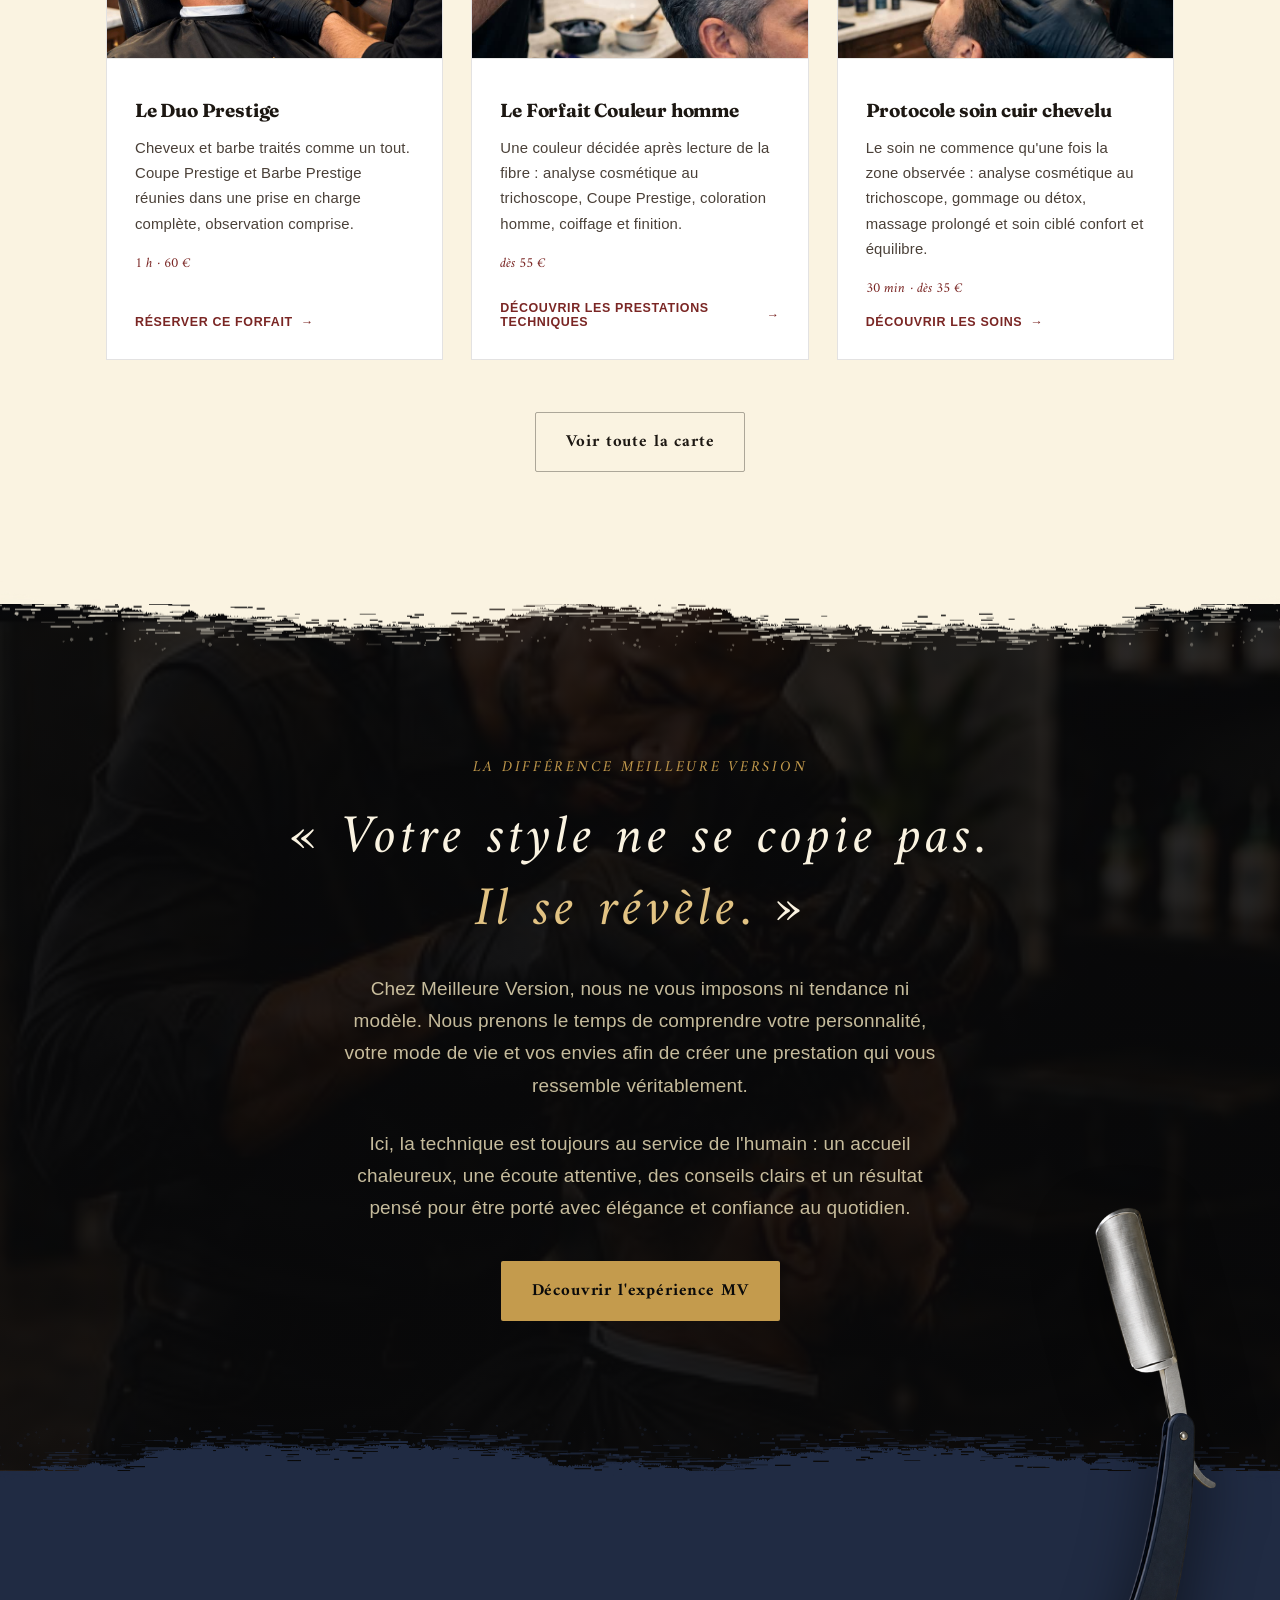
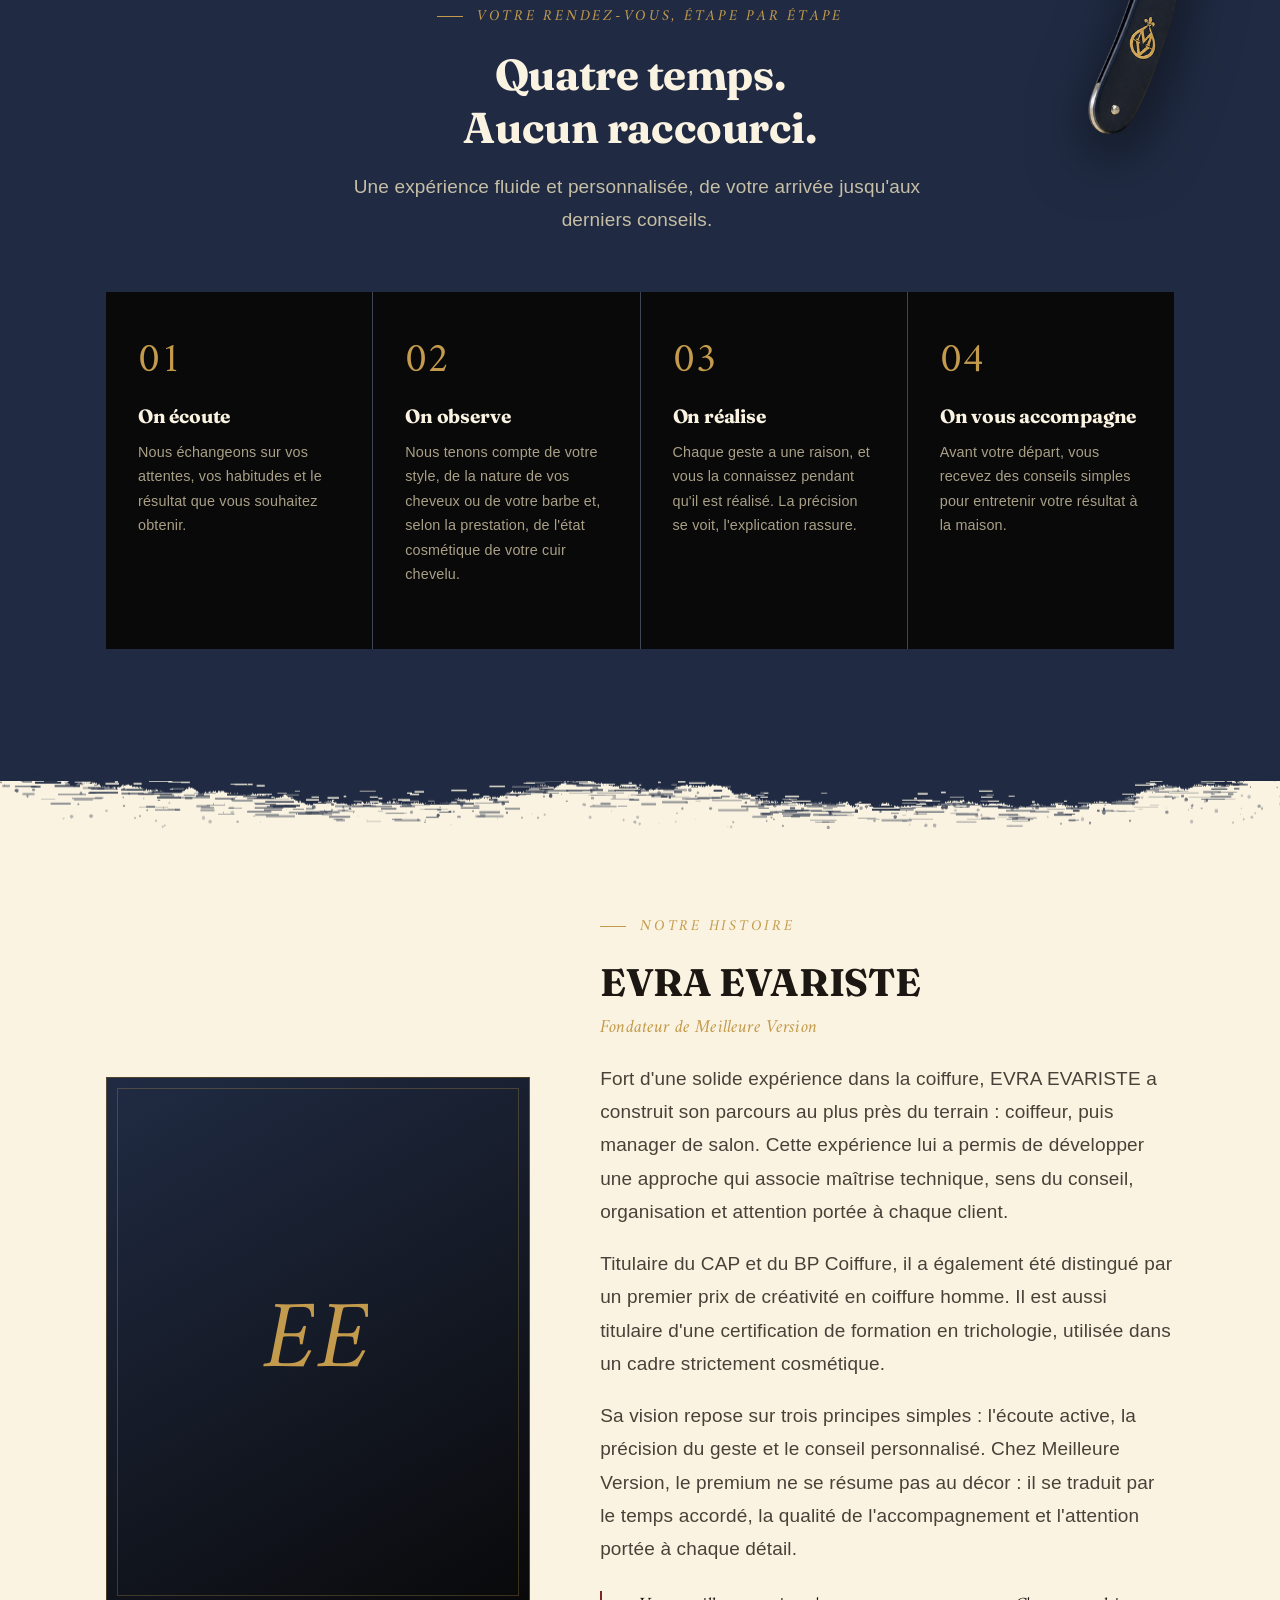
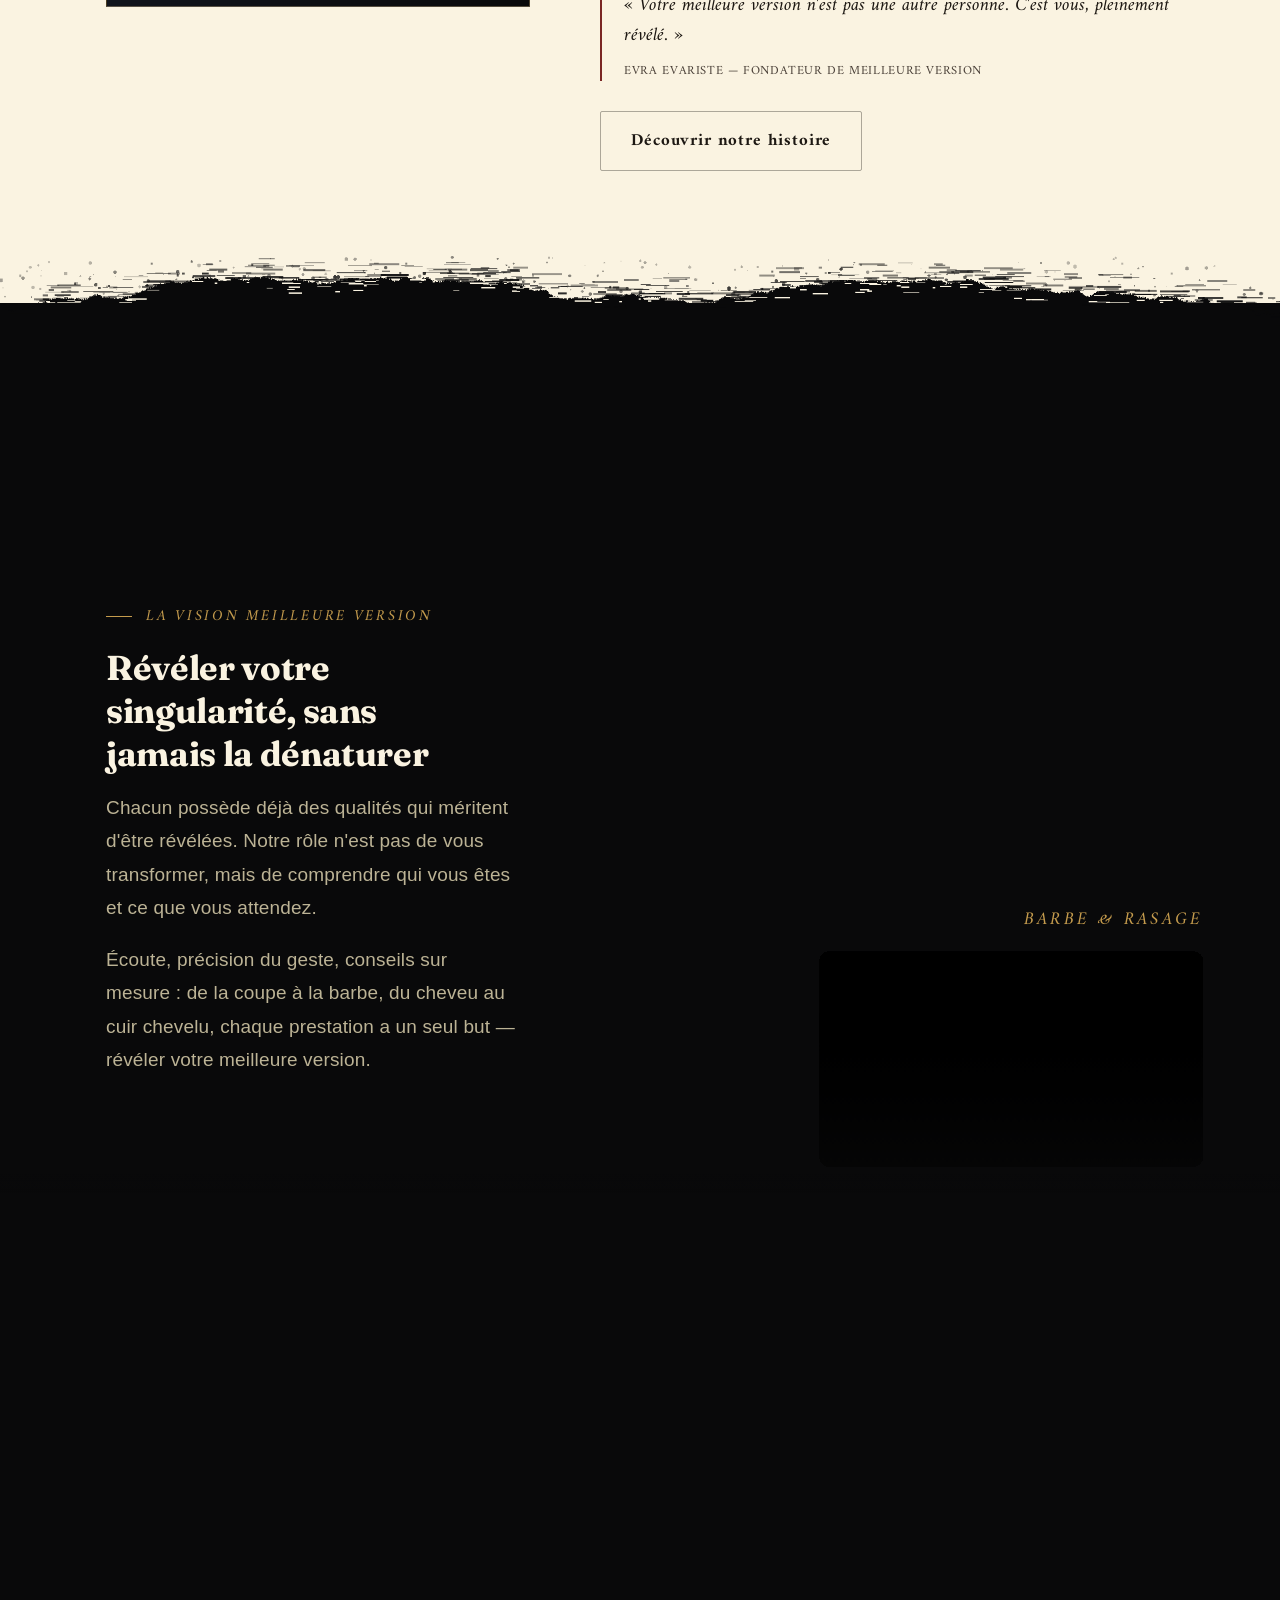
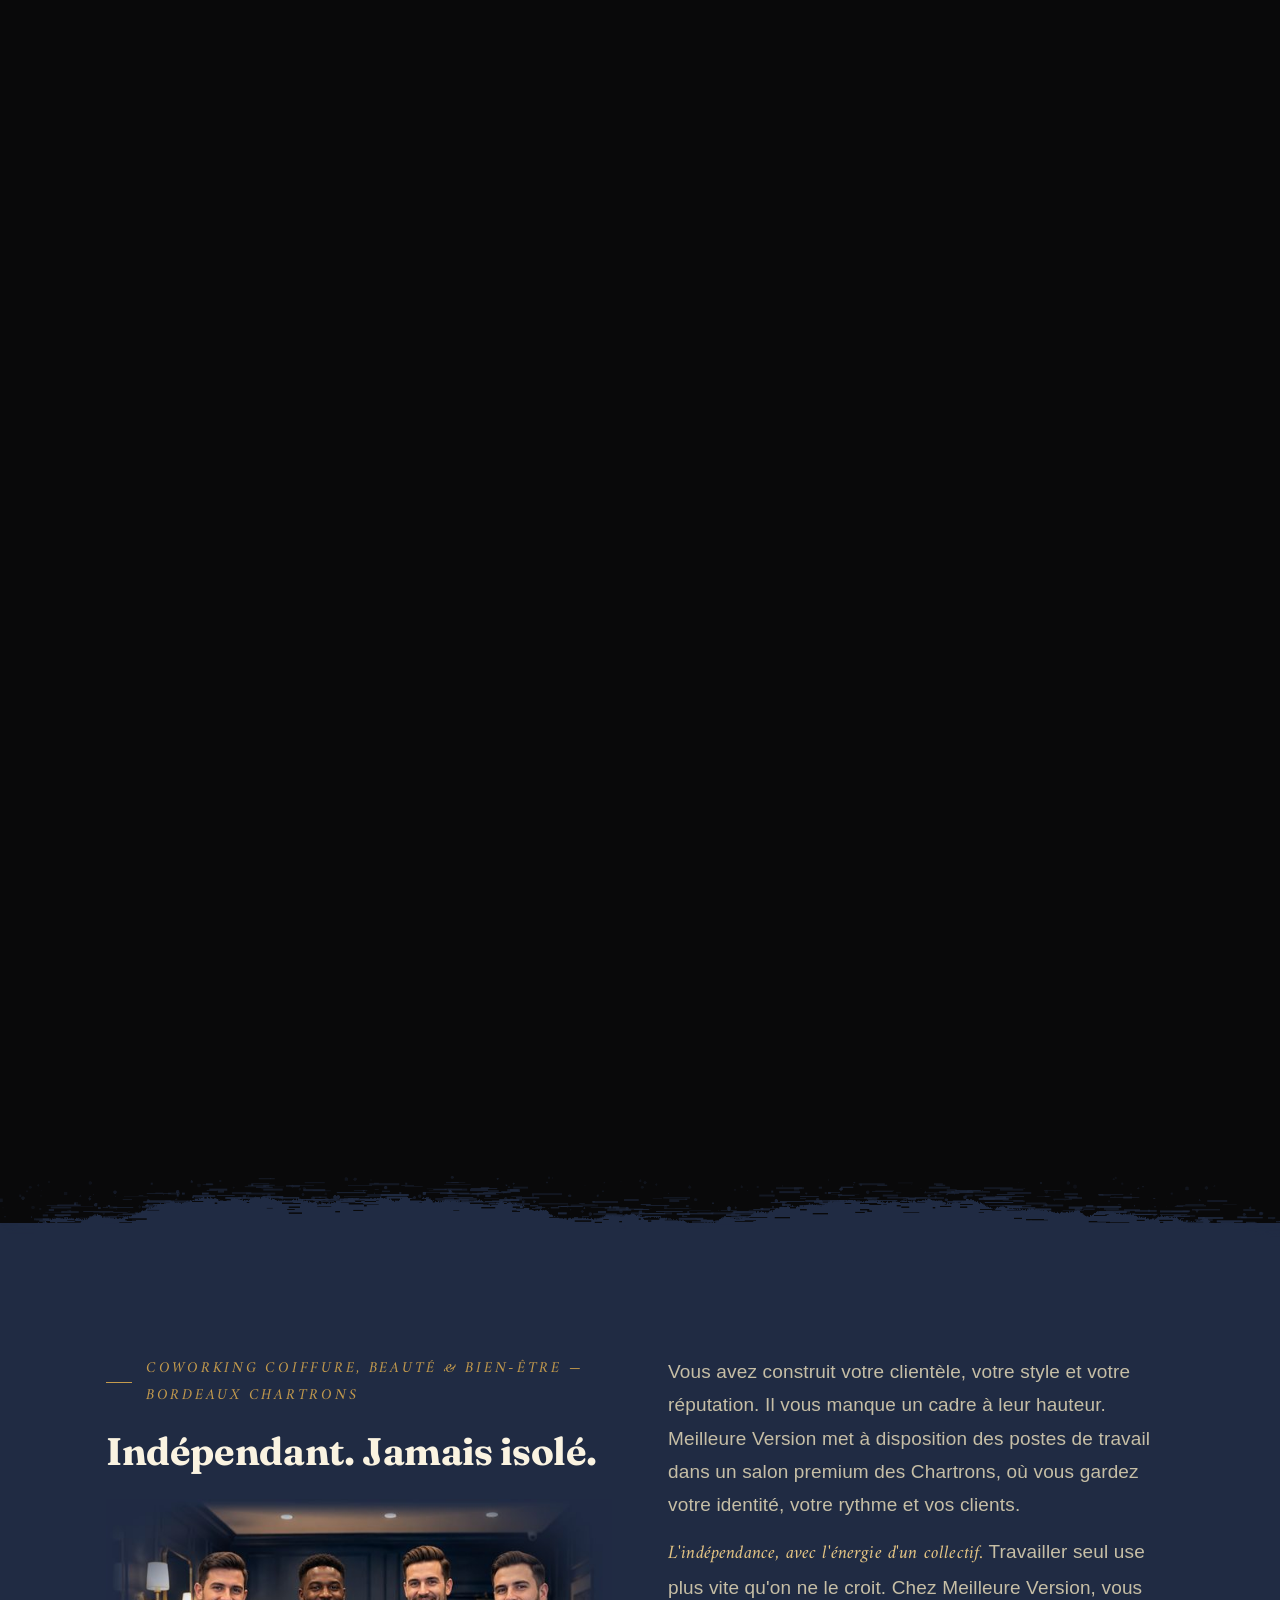
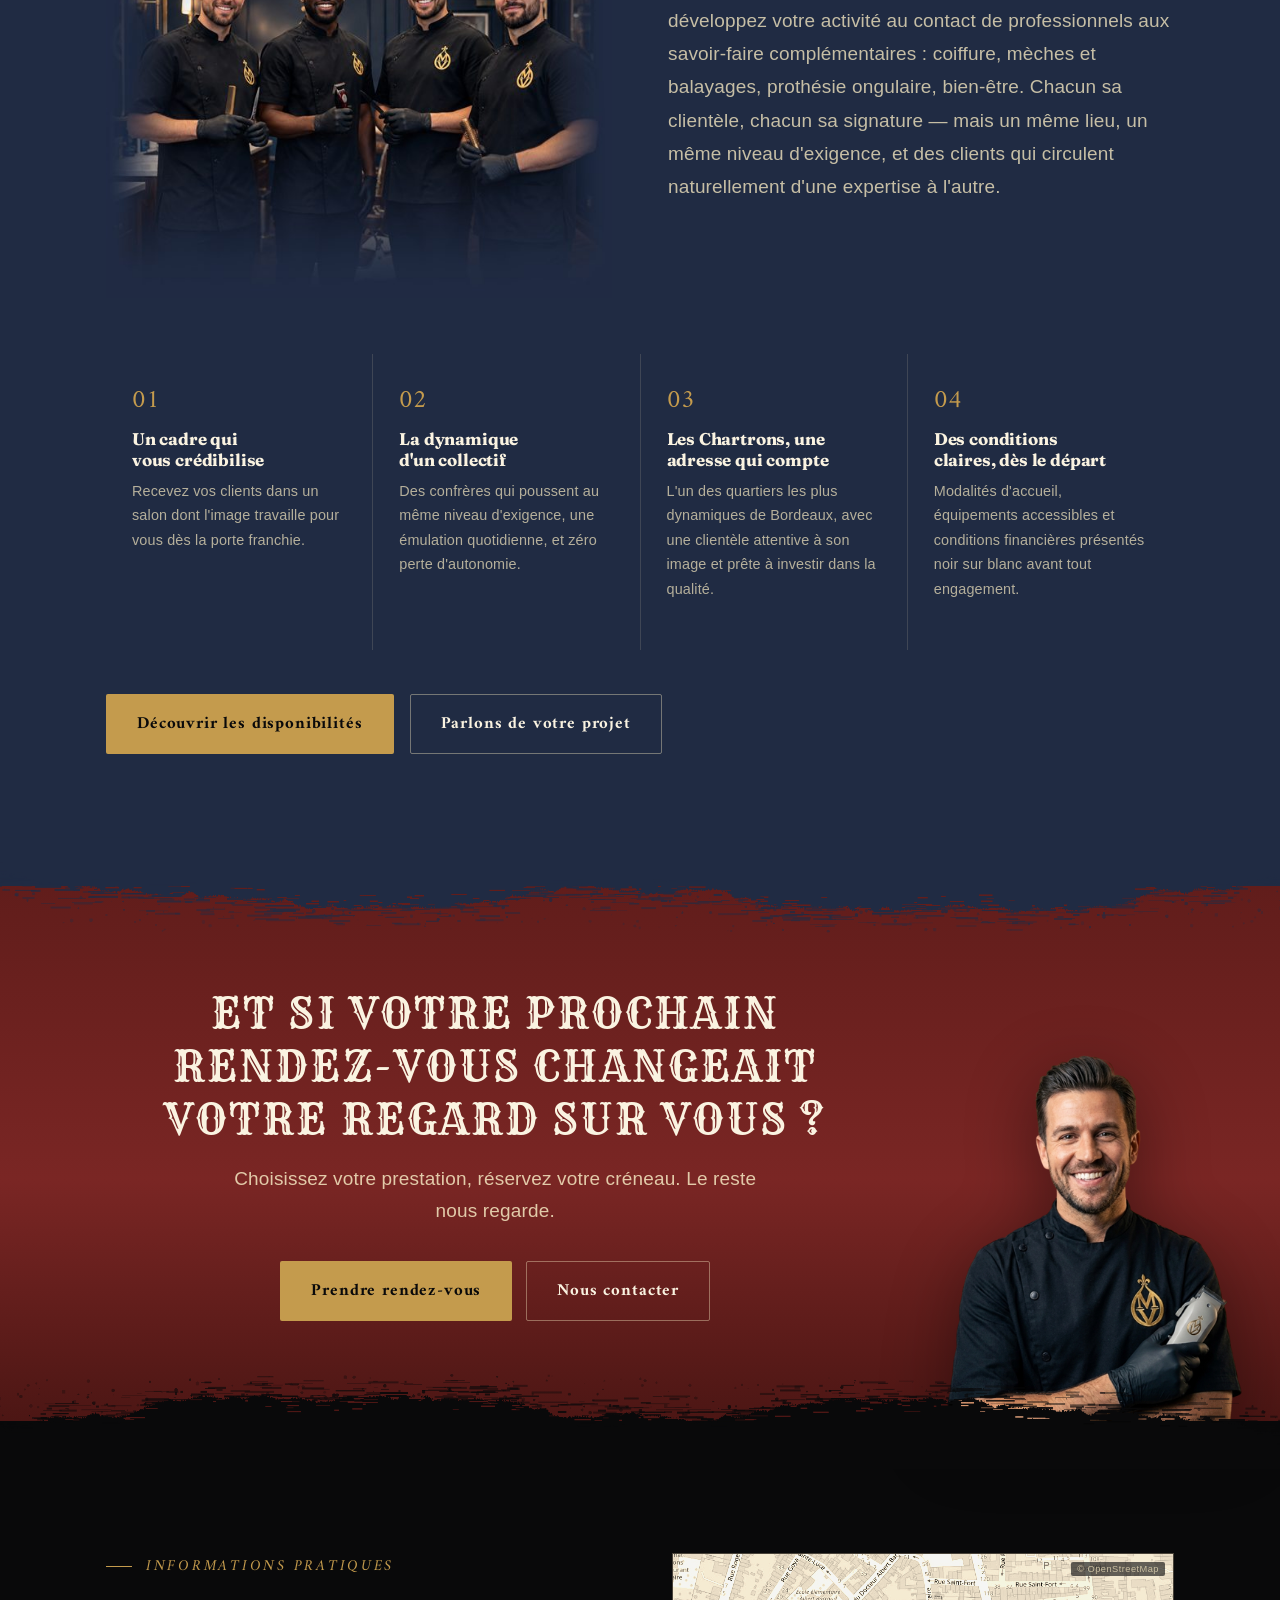
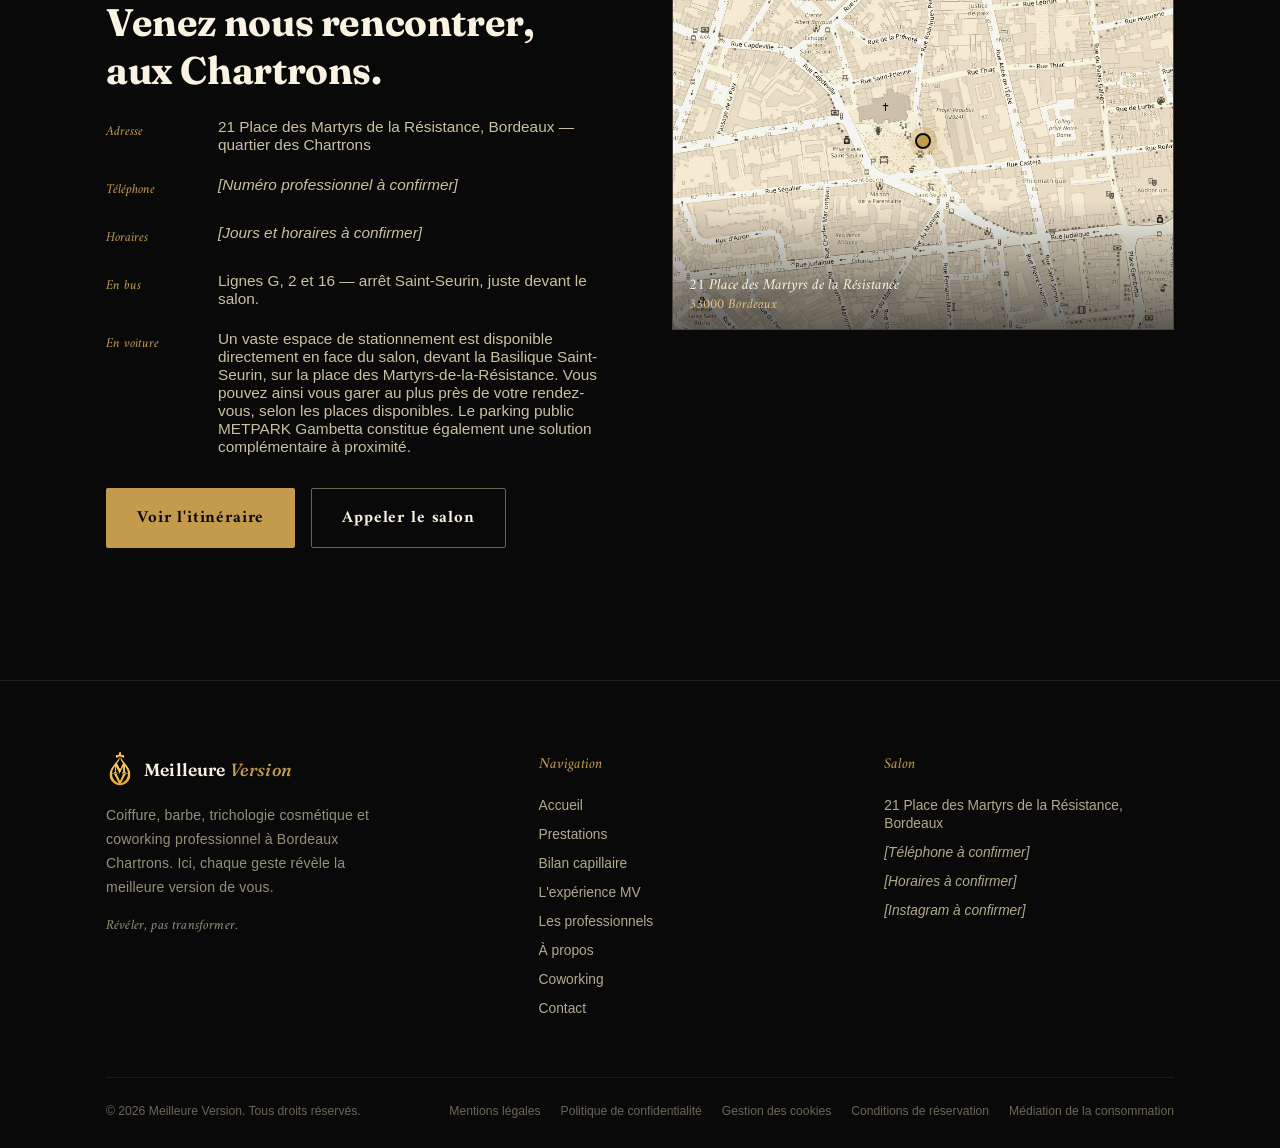
==== commit 5aceb3c6: "Correctifs textes : bilan, experience, a propos, contact" ====
--- a/index.html
+++ b/index.html
@@ -281,18 +281,19 @@
 <section class="sec-light" id="fondateur">
   <div class="container">
     <div class="founder">
-      <div class="founder-mark"><span class="initials">TM</span></div>
+      <div class="founder-mark"><span class="initials">EE</span></div>
       <div>
         <div class="eyebrow">Notre histoire</div>
-        <h2 style="margin-top:18px;font-size:clamp(1.8rem,3vw,2.4rem);">EVRA EVARISTE, fondateur de Meilleure Version</h2>
-        <p class="lede" style="margin-top:18px;">EVRA EVARISTE exerce dans la coiffure depuis dix-sept ans. Coiffeur, responsable adjoint, puis manager de salon&nbsp;: un parcours de terrain qui lui a donné une approche à la fois technique, organisée et profondément attentive à la relation client.</p>
-        <p class="lede" style="margin-top:14px;">Titulaire du CAP et du BP Coiffure, distingué par un premier prix de créativité en coiffure homme, il a prolongé son intérêt pour les cheveux et le cuir chevelu par une formation à l'observation trichologique, dans un cadre strictement cosmétique.</p>
-        <p class="lede" style="margin-top:14px;">Avec Meilleure Version, il défend un salon à contre-courant&nbsp;: exigeant dans le geste, transparent dans les explications, chaleureux dans la relation. Un salon où le premium ne se mesure pas au décor, mais à l'attention.</p>
+        <h2 style="margin-top:18px;font-size:clamp(1.8rem,3vw,2.4rem);">EVRA EVARISTE</h2>
+        <p class="founder-role">Fondateur de Meilleure Version</p>
+        <p class="lede" style="margin-top:18px;">Fort d'une solide expérience dans la coiffure, EVRA EVARISTE a construit son parcours au plus près du terrain&nbsp;: coiffeur, puis manager de salon. Cette expérience lui a permis de développer une approche qui associe maîtrise technique, sens du conseil, organisation et attention portée à chaque client.</p>
+        <p class="lede" style="margin-top:14px;">Titulaire du CAP et du BP Coiffure, il a également été distingué par un premier prix de créativité en coiffure homme. Il est aussi titulaire d'une certification de formation en trichologie, utilisée dans un cadre strictement cosmétique.</p>
+        <p class="lede" style="margin-top:14px;">Sa vision repose sur trois principes simples&nbsp;: l'écoute active, la précision du geste et le conseil personnalisé. Chez Meilleure Version, le premium ne se résume pas au décor&nbsp;: il se traduit par le temps accordé, la qualité de l'accompagnement et l'attention portée à chaque détail.</p>
         <blockquote>
           « Votre meilleure version n'est pas une autre personne. C'est vous, pleinement révélé. »
           <cite>EVRA EVARISTE — Fondateur de Meilleure Version</cite>
         </blockquote>
-        <a href="#fondateur" class="btn btn-ghost-light" style="margin-top:30px;">Découvrir notre histoire</a>
+        <a href="a-propos.html" class="btn btn-ghost-light" style="margin-top:30px;">Découvrir notre histoire</a>
       </div>
     </div>
   </div>
--- a/assets/style.css
+++ b/assets/style.css
@@ -267,11 +267,14 @@
     position:absolute;inset:0;
     pointer-events:none;
     background:
-      linear-gradient(100deg, rgba(9,9,10,.9) 0%, rgba(9,9,10,.72) 38%, rgba(9,9,10,.3) 70%, rgba(9,9,10,.5) 100%),
-      radial-gradient(ellipse 900px 600px at 82% 8%, rgba(196,155,77,.18), transparent 60%),
-      radial-gradient(ellipse 700px 500px at 8% 100%, rgba(32,43,67,.75), transparent 62%),
-      repeating-linear-gradient(115deg, rgba(255,255,255,.022) 0px, rgba(255,255,255,.022) 1px, transparent 1px, transparent 3px);
-  }
+      linear-gradient(100deg, rgba(9,9,10,.62) 0%, rgba(9,9,10,.42) 38%, rgba(9,9,10,.1) 70%, rgba(9,9,10,.22) 100%),
+      radial-gradient(ellipse 900px 600px at 82% 8%, rgba(196,155,77,.12), transparent 60%),
+      radial-gradient(ellipse 700px 500px at 8% 100%, rgba(32,43,67,.45), transparent 62%),
+      repeating-linear-gradient(115deg, rgba(255,255,255,.018) 0px, rgba(255,255,255,.018) 1px, transparent 1px, transparent 3px);
+  }
+  /* lighter veil: the copy over the film carries its own soft shadow */
+  .hero-inner h1,.hero-inner .lede,.hero-inner .eyebrow,.hero-inner .trust-line,
+  .hero-msg{text-shadow:0 2px 14px rgba(0,0,0,.6),0 1px 3px rgba(0,0,0,.5);}
   /* offset the fixed bar so the closing block never sits underneath it */
   .hero .container{position:relative;z-index:3;padding-top:76px;}
   .hero-cue{
@@ -356,6 +359,7 @@
     margin-top:18px;
     font-size:1.02rem;
     max-width:50ch;
+    color:rgba(245,232,193,.9);
   }
   .hero-cta{display:flex;gap:14px;flex-wrap:wrap;margin-top:26px;}
   .hero .hero-cta .btn{padding:7px 14px;font-size:.74rem;letter-spacing:.03em;}
@@ -366,7 +370,7 @@
     align-items:center;
     gap:14px;
     font-size:.92rem;
-    color:rgba(245,232,193,.6);
+    color:rgba(245,232,193,.82);
     font-style:italic;
     font-family:'Amiri',serif;
   }
@@ -1130,8 +1134,8 @@
   @media (max-width:900px){
     .hero-scrim{
       background:
-        linear-gradient(180deg, rgba(9,9,10,.82) 0%, rgba(9,9,10,.7) 45%, rgba(9,9,10,.8) 100%),
-        radial-gradient(ellipse 700px 500px at 80% 6%, rgba(196,155,77,.15), transparent 62%),
+        linear-gradient(180deg, rgba(9,9,10,.55) 0%, rgba(9,9,10,.42) 45%, rgba(9,9,10,.6) 100%),
+        radial-gradient(ellipse 700px 500px at 80% 6%, rgba(196,155,77,.12), transparent 62%),
         repeating-linear-gradient(115deg, rgba(255,255,255,.022) 0px, rgba(255,255,255,.022) 1px, transparent 1px, transparent 3px);
     }
   }
@@ -1780,3 +1784,77 @@
   .frame-copy .lede{margin-left:auto !important;margin-right:auto !important;}
   .frame-copy .hero-cta{justify-content:center;align-items:center;}
 }
+
+/* ---------- content update (correctifs) ---------- */
+/* bilan: each item has a title and a line of explanation */
+.bilan-points--detail{gap:18px;}
+.bilan-points--detail li span{display:block;}
+.bilan-points--detail li strong{
+  display:block;margin-bottom:3px;
+  font-family:'Fraunces',serif;font-weight:600;font-size:1.02rem;color:var(--ivoire-soft);
+}
+.sec-dark .bilan-points--detail li{color:rgba(245,232,193,.74);}
+.bilan-goal{
+  margin-top:26px;
+  font-family:'Amiri',serif;font-style:italic;font-size:1.12rem;color:var(--gold-hi);
+}
+/* bilan: the eight questions */
+.question-list{
+  list-style:none;margin:0 auto;padding:0;max-width:960px;
+  display:grid;grid-template-columns:1fr 1fr;gap:14px 22px;
+}
+.question-list li{
+  position:relative;padding:18px 20px 18px 54px;
+  background:#fff;border:1px solid rgba(28,23,18,.1);border-radius:2px;
+  font-size:1rem;line-height:1.55;color:var(--ink);
+}
+.question-list li::before{
+  content:"?";position:absolute;left:18px;top:15px;
+  width:24px;height:24px;border-radius:50%;
+  display:flex;align-items:center;justify-content:center;
+  background:var(--gold);color:var(--noir);
+  font-family:'Fraunces',serif;font-weight:700;font-size:.9rem;
+}
+@media (max-width:760px){.question-list{grid-template-columns:1fr;}}
+/* shared closing line */
+.closing-line{
+  margin-top:26px;
+  font-family:'Amiri',serif;font-style:italic;font-size:clamp(1.15rem,2vw,1.4rem);
+  color:var(--bordeaux);
+}
+.sec-dark .closing-line,.sec-navy .closing-line{color:var(--gold-hi);}
+/* founder title line */
+.founder-role{
+  margin-top:6px;
+  font-family:'Amiri',serif;font-style:italic;font-size:1.15rem;color:var(--gold);
+}
+/* expérience: intro before the engagements, 7 cards */
+.exp-intro{max-width:760px;margin:0 0 clamp(50px,6vw,72px);}
+.exp-intro .lede + .lede{margin-top:14px;}
+.eng-card p + p{margin-top:10px;}
+.eng-punch{
+  display:block;font-family:'Amiri',serif;font-size:1.05rem;color:var(--bordeaux);
+}
+.eng-grid--7 .eng-card:last-child{grid-column:1 / -1;}
+@media (max-width:920px){ .eng-grid--7 .eng-card:last-child{grid-column:1 / -1;} }
+@media (max-width:560px){ .eng-grid--7 .eng-card:last-child{grid-column:auto;} }
+/* contact: reasons to write */
+.contact-reasons{
+  list-style:none;margin:0 0 20px;padding:0;
+  display:grid;grid-template-columns:1fr 1fr;gap:12px;
+}
+.contact-reasons li{
+  padding:16px 18px;border-left:2px solid var(--gold);
+  background:rgba(196,155,77,.07);
+  font-size:.94rem;line-height:1.55;color:var(--ink-soft);
+}
+.contact-reasons li strong{
+  display:block;margin-bottom:3px;
+  font-family:'Fraunces',serif;font-weight:600;font-size:1rem;color:var(--ink);
+}
+.contact-planity{
+  margin:0 0 34px;
+  font-family:'Amiri',serif;font-style:italic;font-size:1.08rem;color:var(--bordeaux);
+}
+.contact-planity a{color:inherit;}
+@media (max-width:760px){.contact-reasons{grid-template-columns:1fr;}}
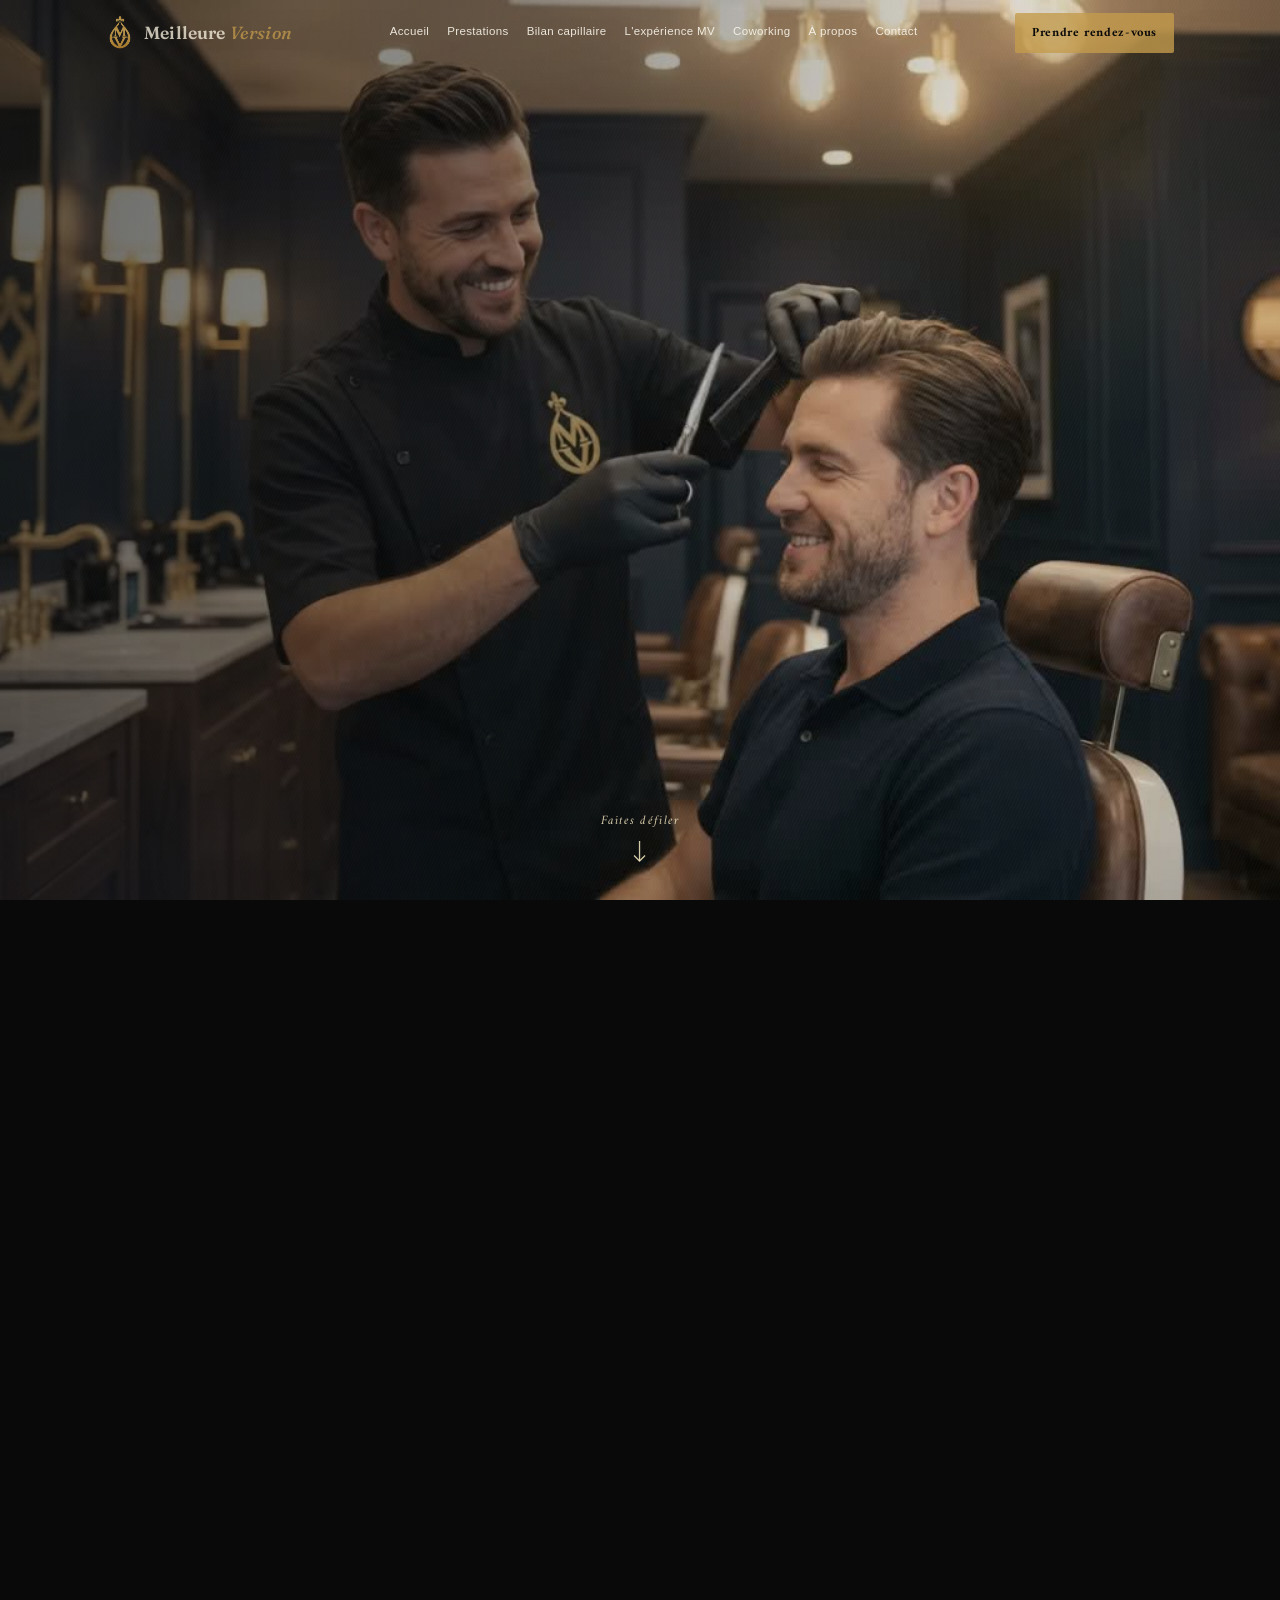
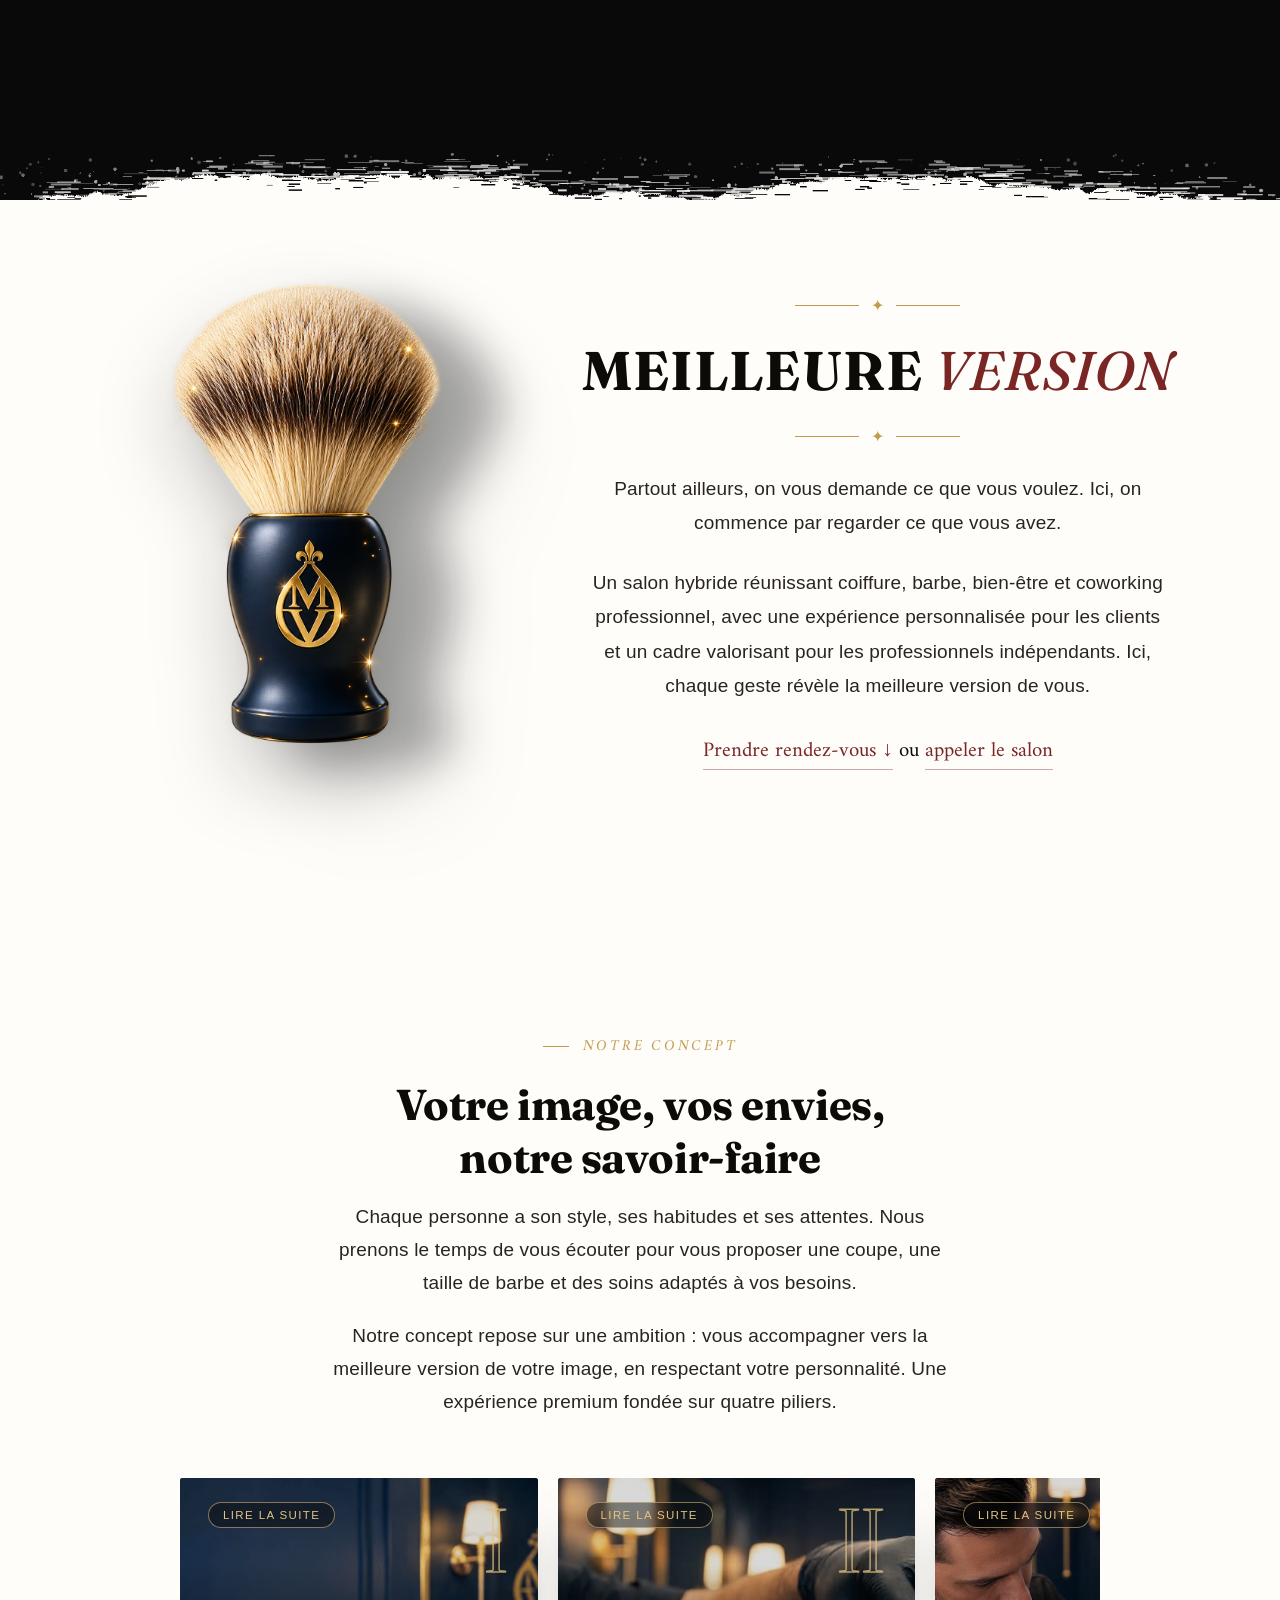
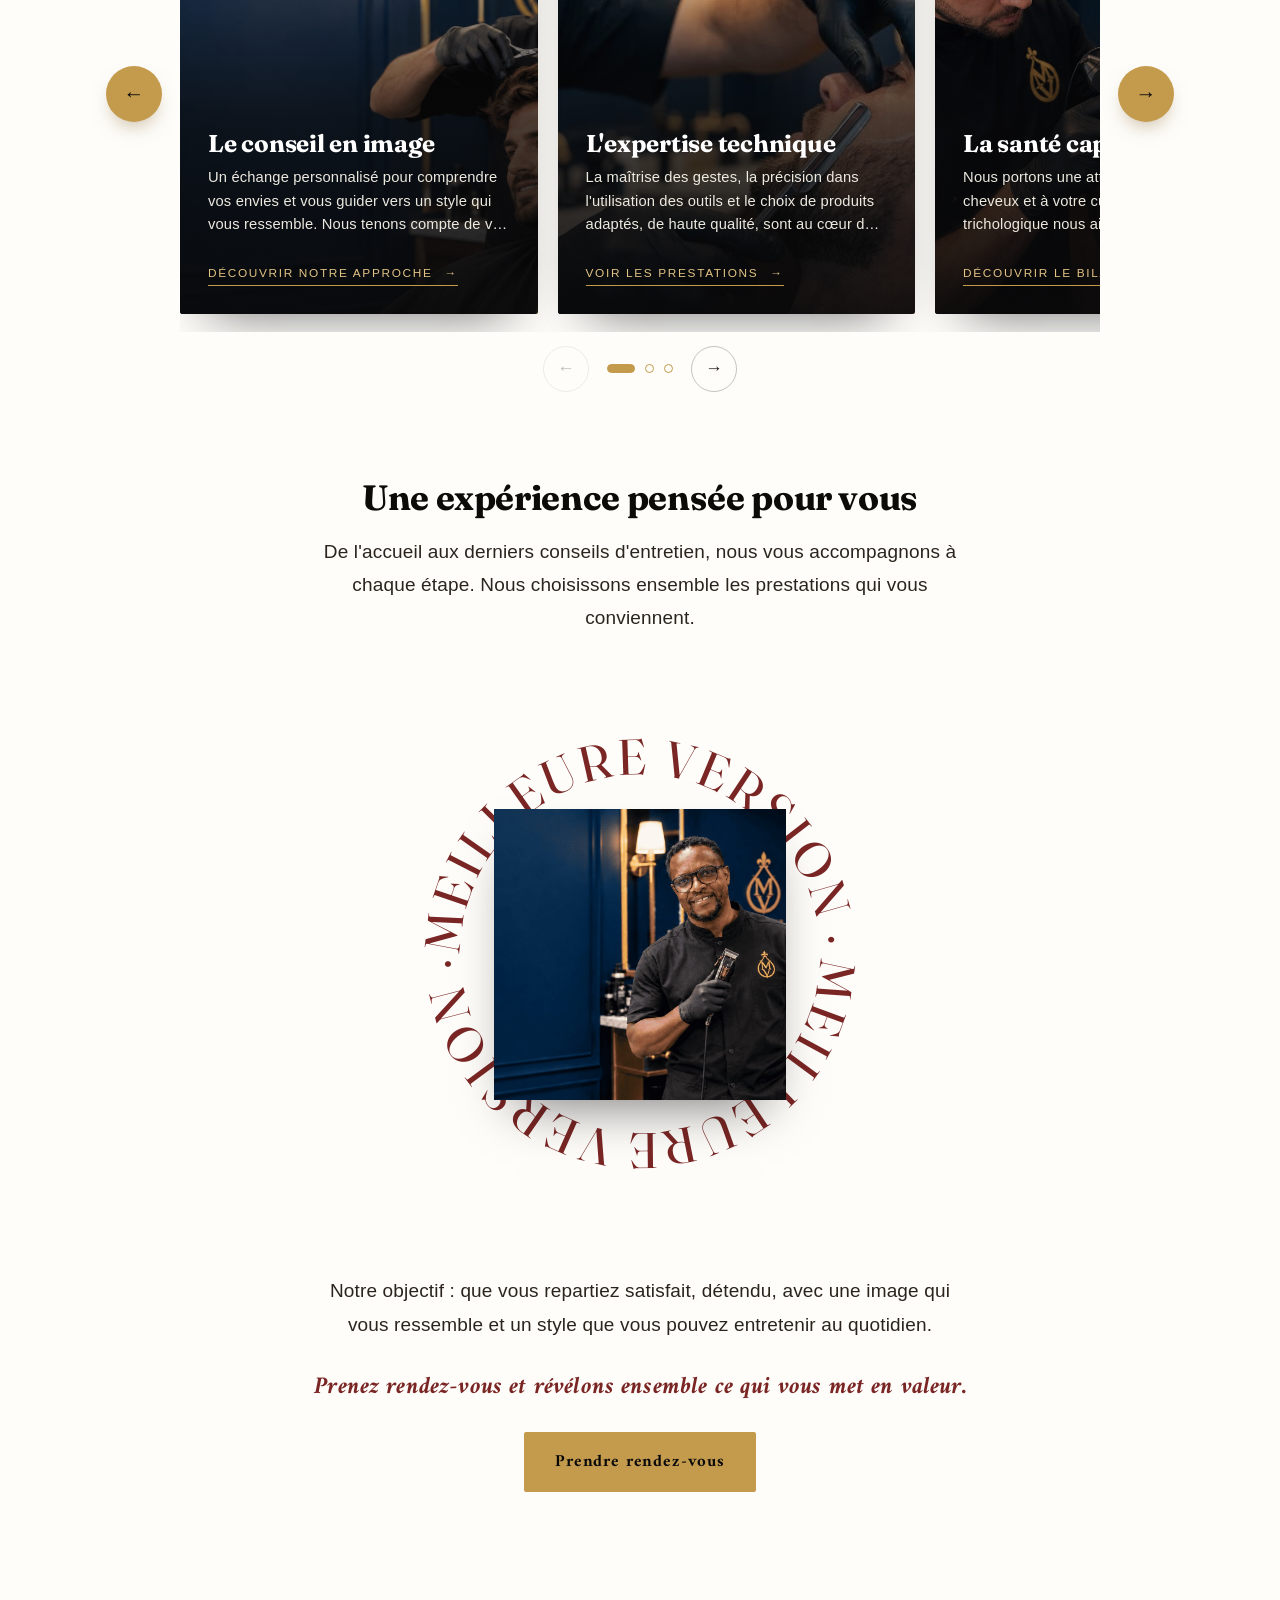
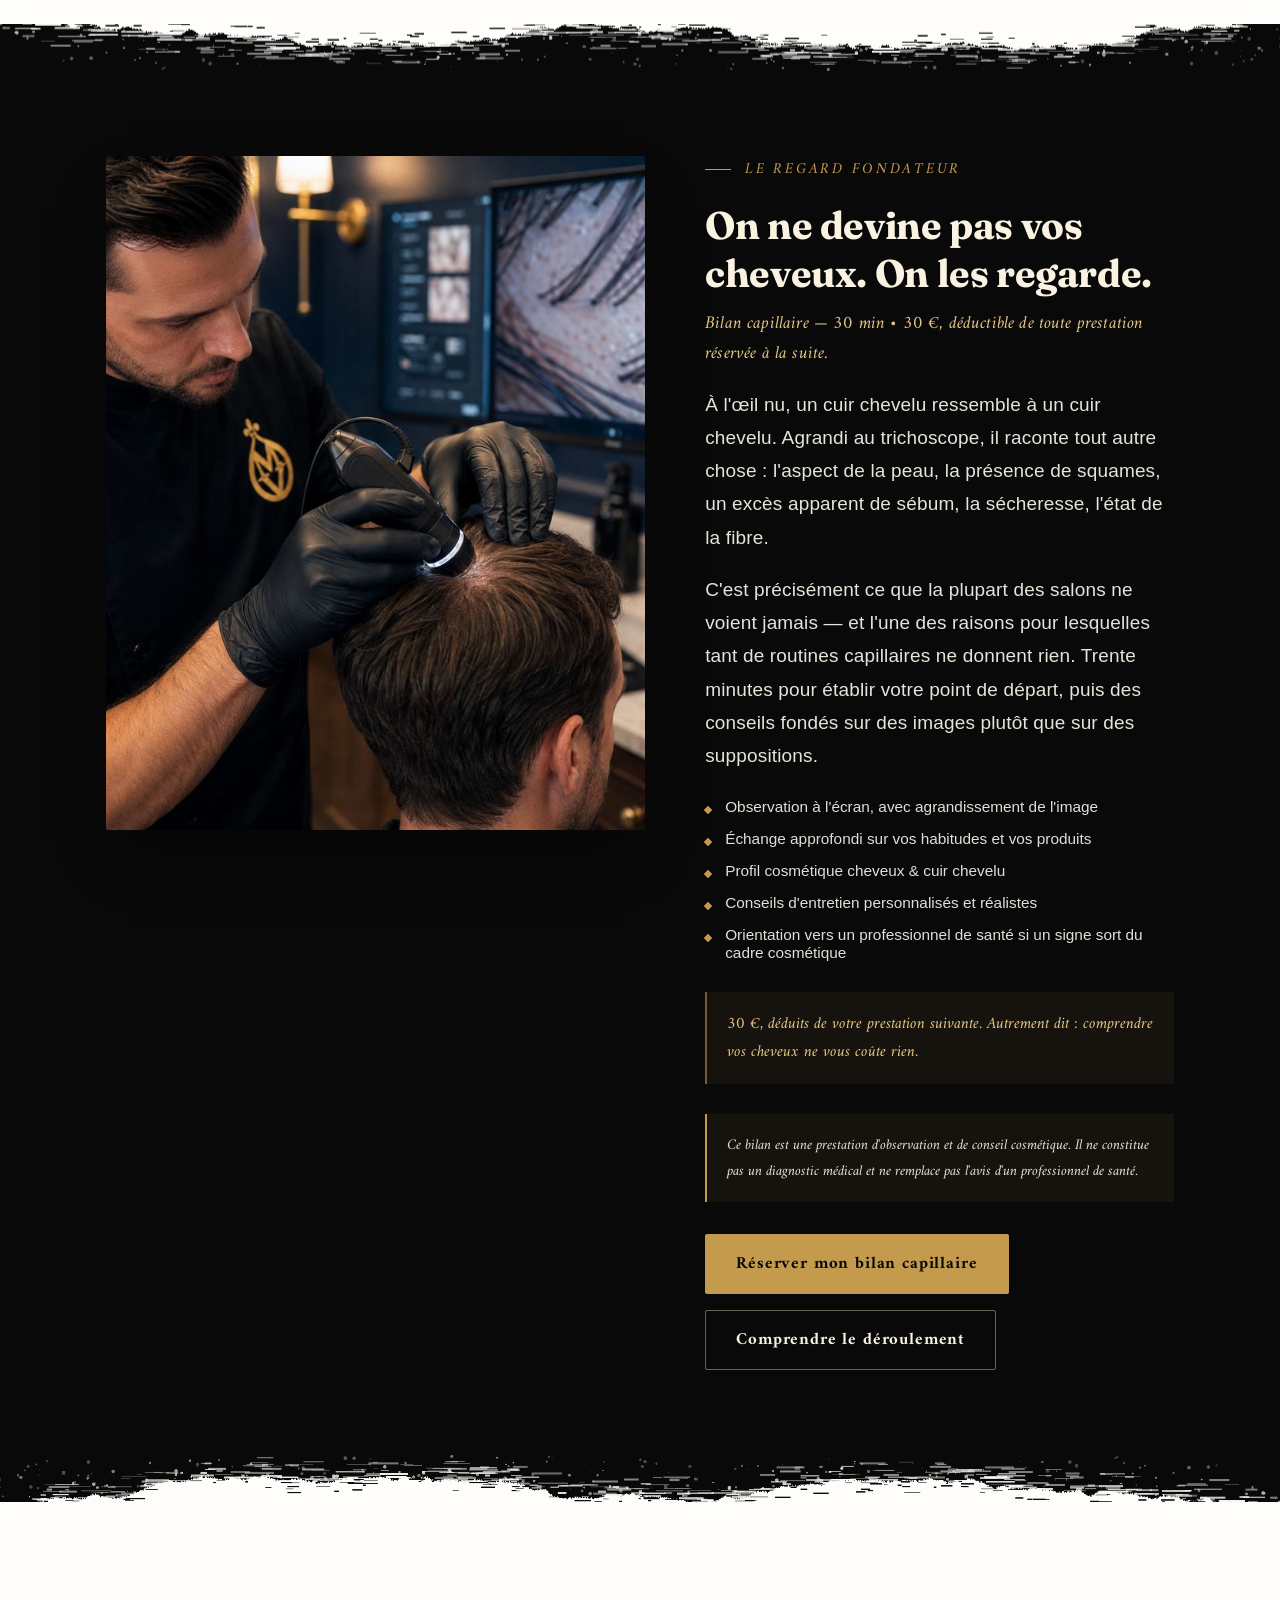
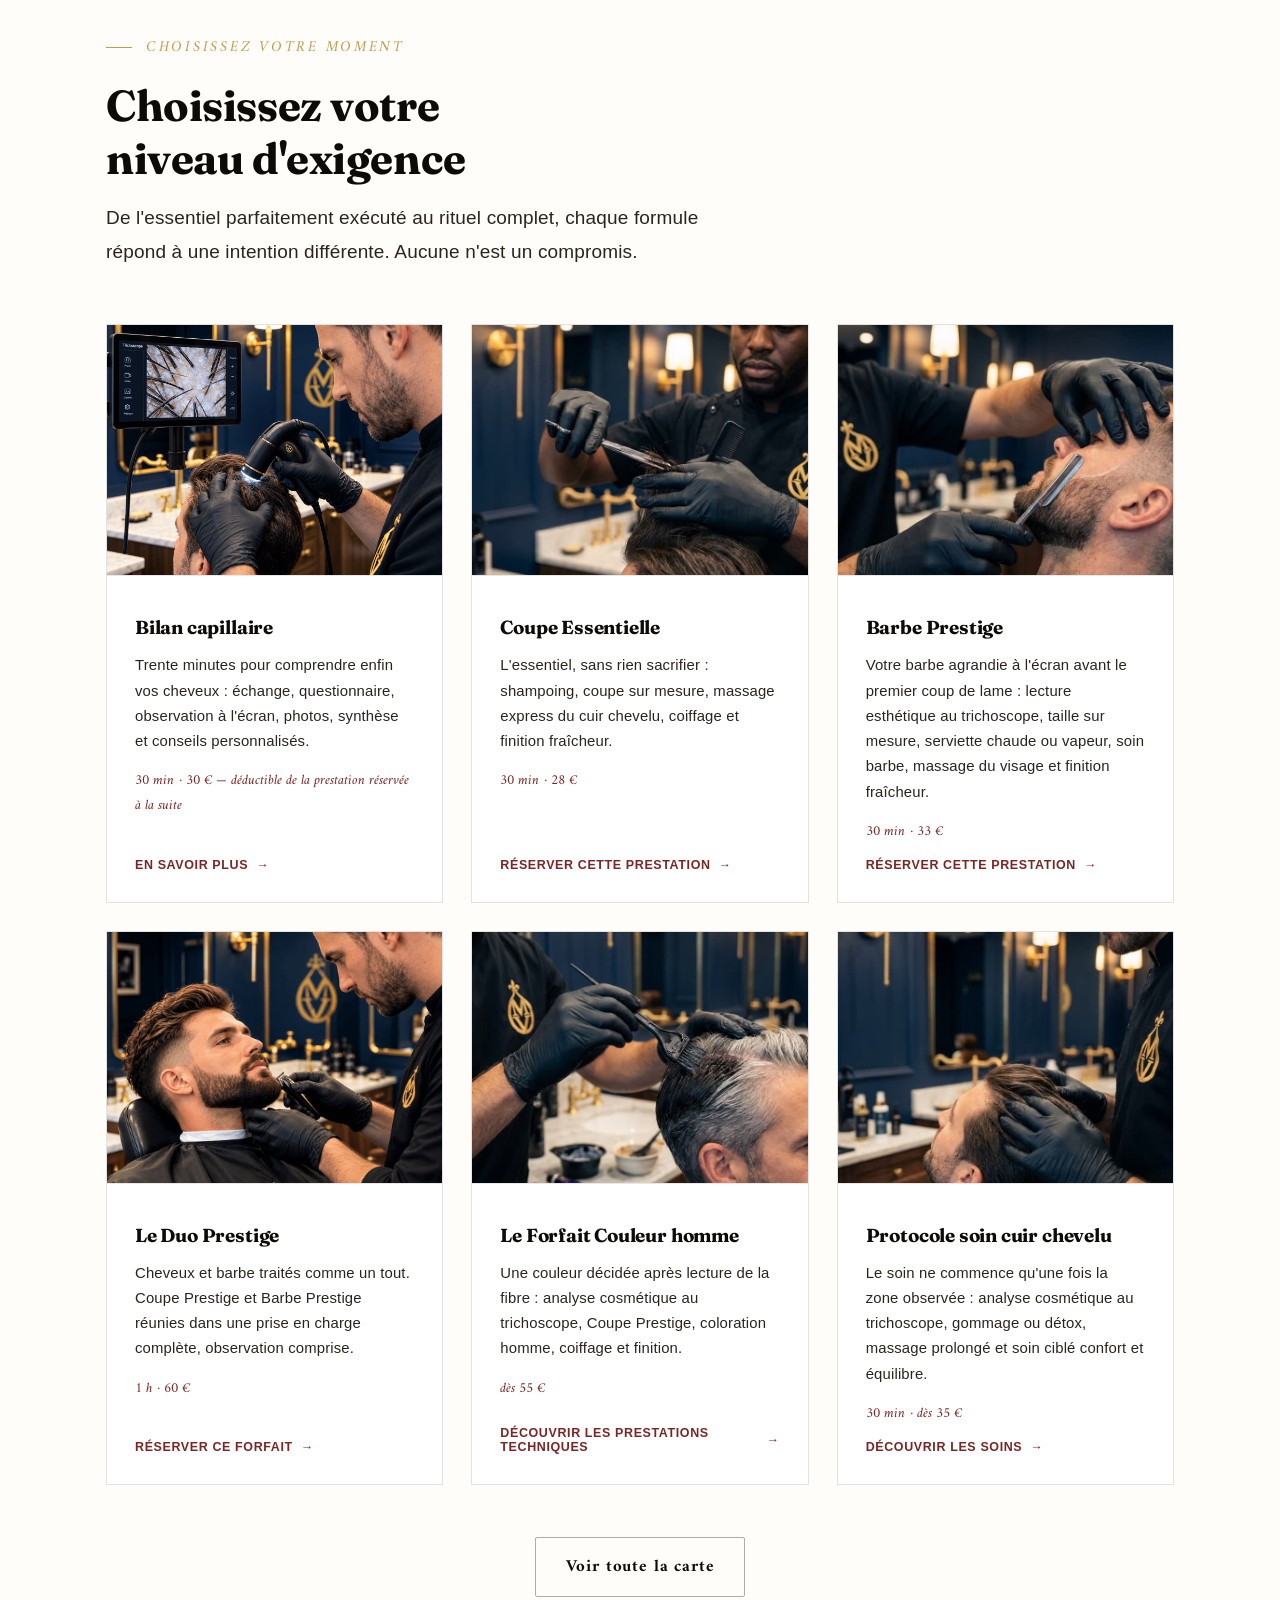
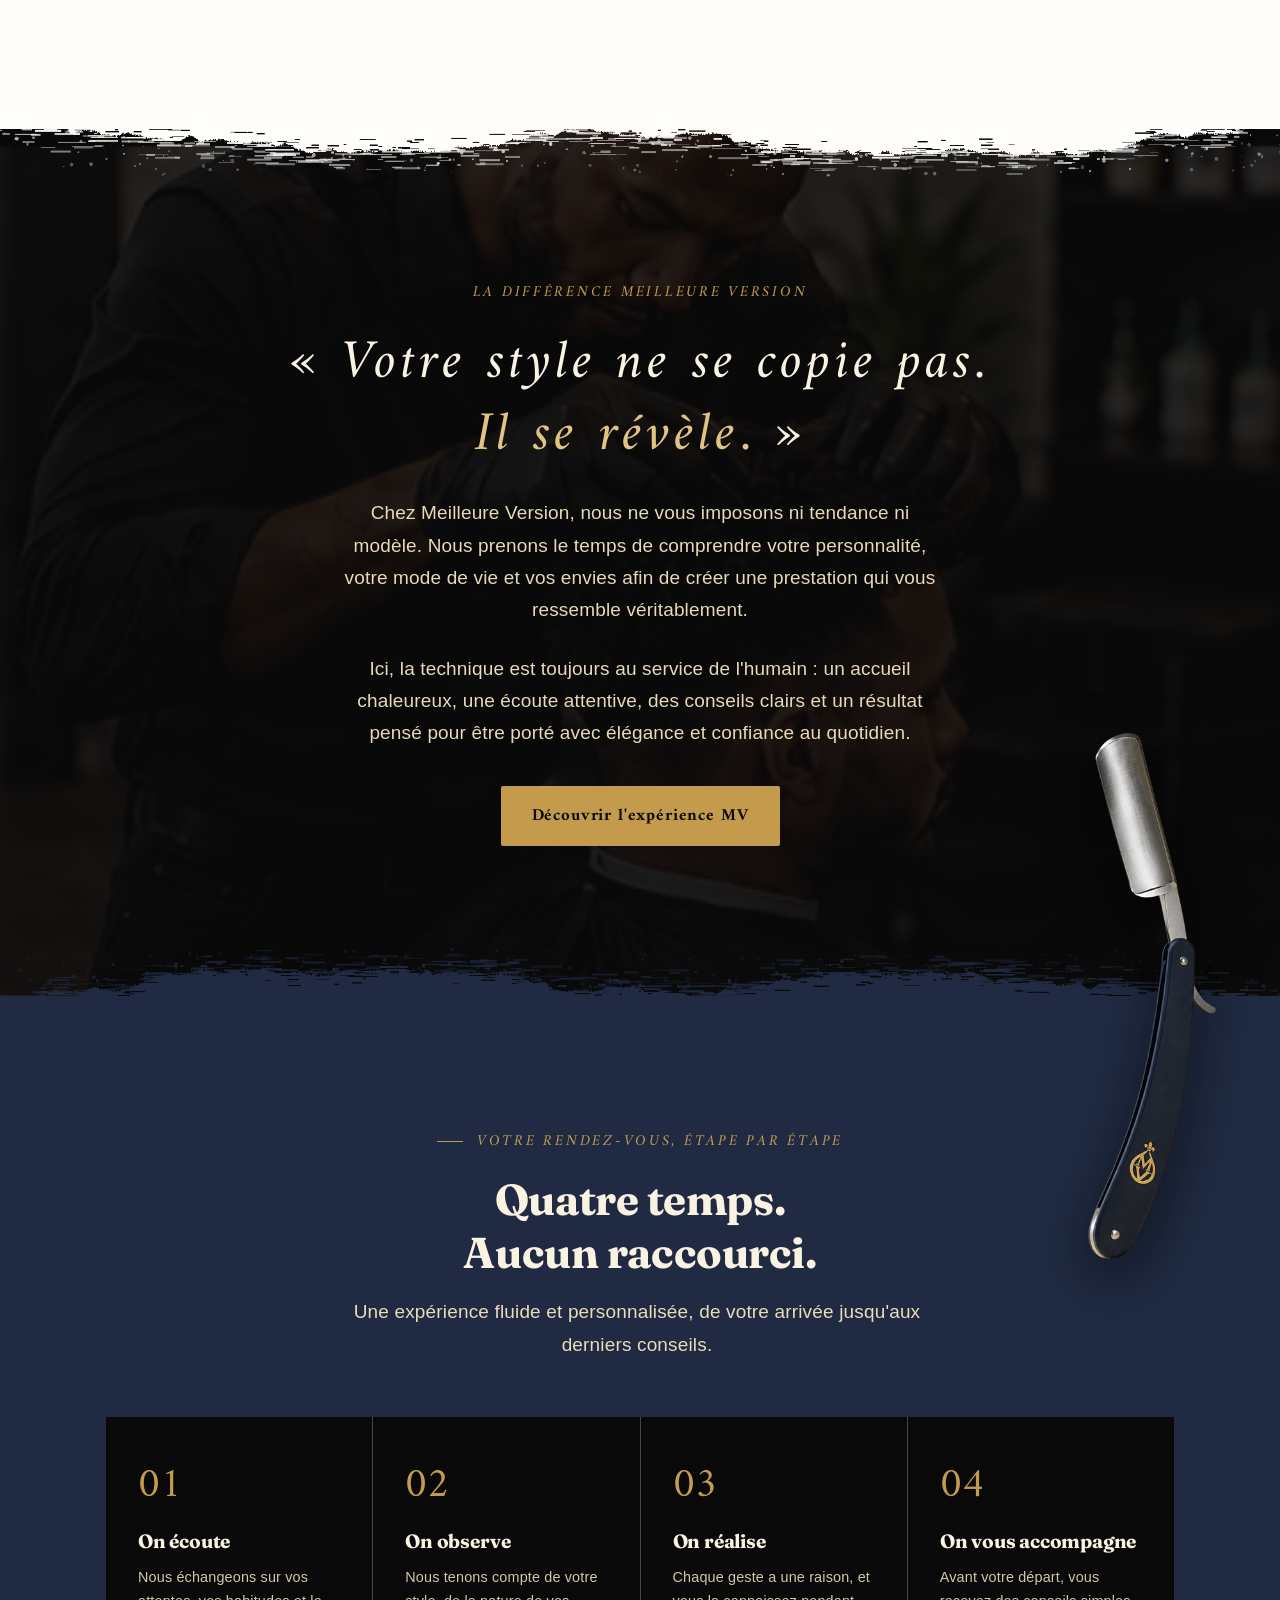
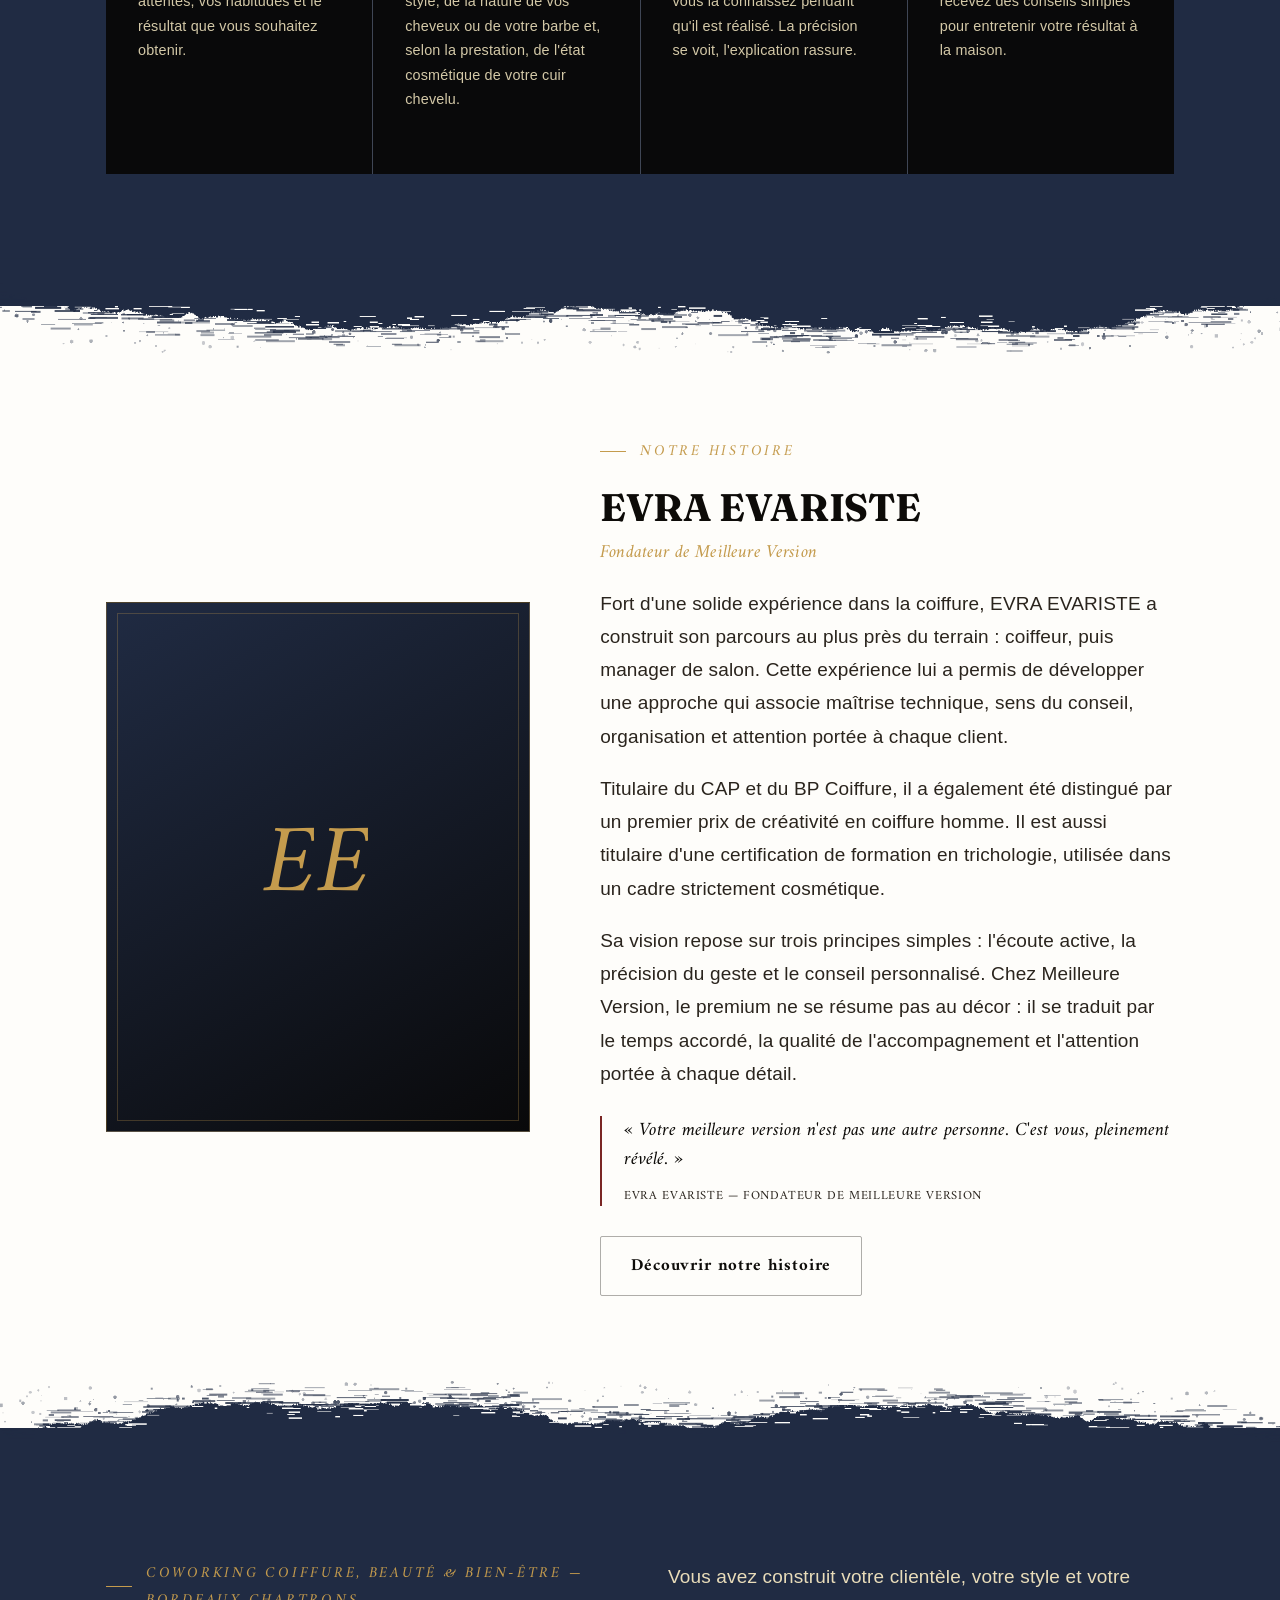
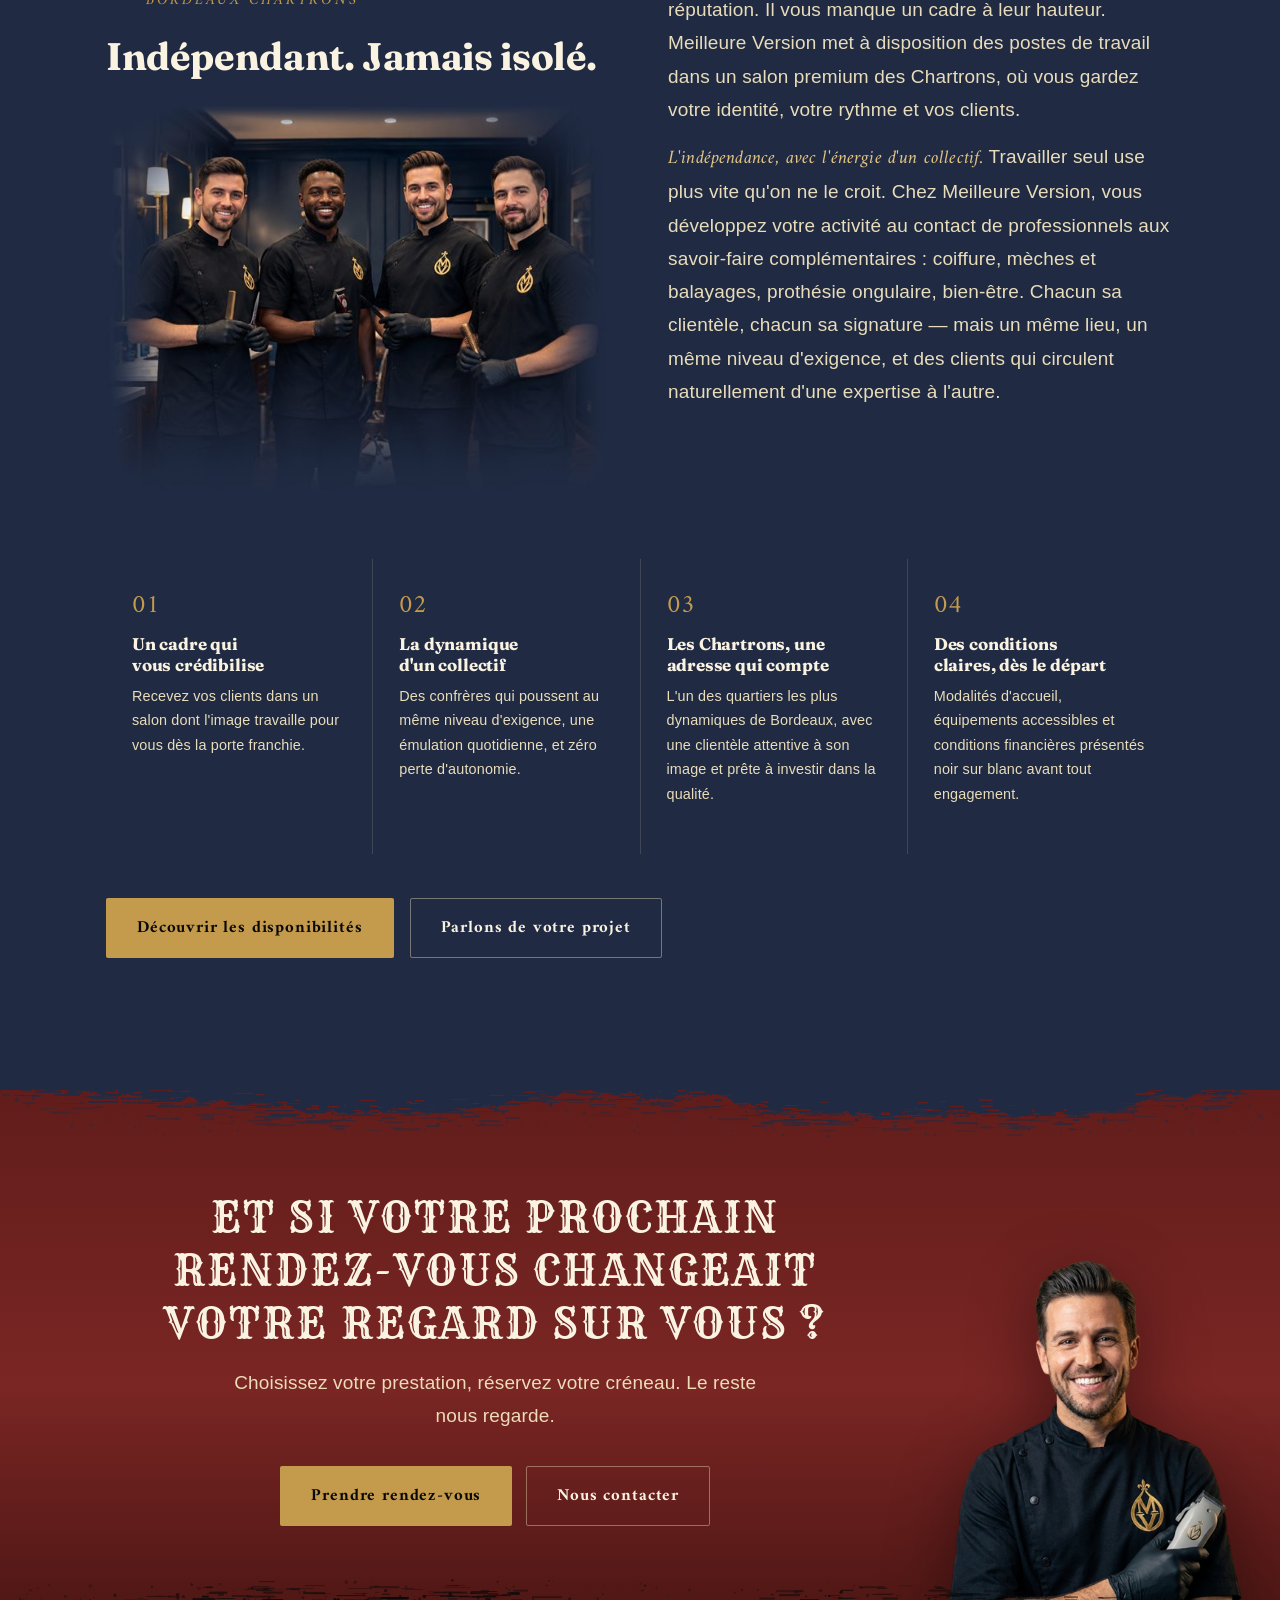
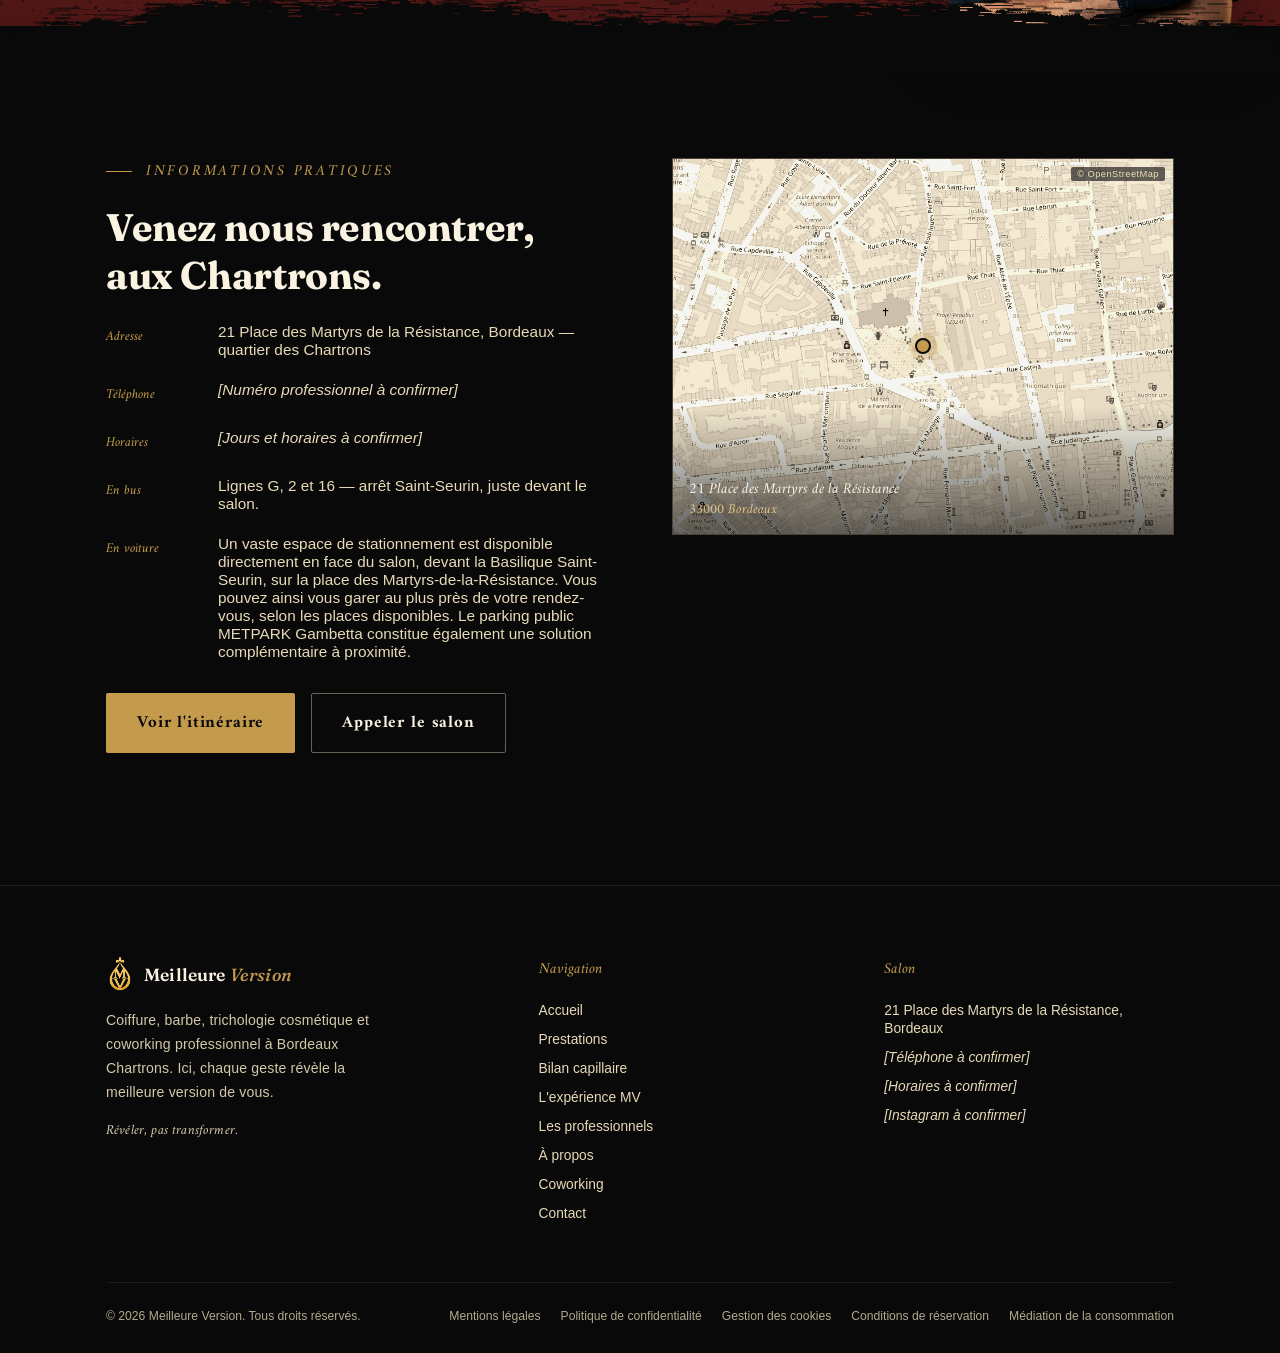
==== commit 8f42c9e0: "Prestations en lignes avec photos, carrousel Notre concept, page Notre histoire" ====
--- a/index.html
+++ b/index.html
@@ -3,12 +3,99 @@
 <head>
 <meta charset="utf-8">
 <meta name="viewport" content="width=device-width, initial-scale=1">
-<title>Meilleure Version — Coiffeur, barbier & trichologie cosmétique, Bordeaux Chartrons</title>
-<meta name="description" content="Salon premium aux Chartrons : coupe, barbe, soins du cuir chevelu et observation au trichoscope. Ici, chaque geste révèle la meilleure version de vous.">
+<title>Meilleure Version — Salon de coiffure, barbier &amp; trichologie cosmétique à Bordeaux Chartrons</title>
+<meta name="description" content="Salon de coiffure et barbier à Bordeaux Chartrons : coupe homme et femme, barbe, soins du cuir chevelu et bilan capillaire au trichoscope. Ici, chaque geste révèle la meilleure version de vous.">
+<meta property="og:type" content="website">
+<meta property="og:locale" content="fr_FR">
+<meta property="og:site_name" content="Meilleure Version">
+<meta property="og:title" content="Meilleure Version — Salon de coiffure, barbier &amp; trichologie cosmétique à Bordeaux Chartrons">
+<meta property="og:description" content="Salon de coiffure et barbier à Bordeaux Chartrons : coupe homme et femme, barbe, soins du cuir chevelu et bilan capillaire au trichoscope. Ici, chaque geste révèle la meilleure version de vous.">
 <link rel="preconnect" href="https://fonts.googleapis.com">
 <link rel="preconnect" href="https://fonts.gstatic.com" crossorigin>
 <link href="https://fonts.googleapis.com/css2?family=Amiri:ital,wght@0,400;0,700;1,400;1,700&family=Fraunces:ital,wght@0,300..900;1,300..900&family=Rye&display=swap" rel="stylesheet">
 <link rel="stylesheet" href="assets/style.css">
+<script type="application/ld+json">
+{
+  "@context": "https://schema.org",
+  "@type": "HairSalon",
+  "name": "Meilleure Version",
+  "description": "Salon de coiffure, barbier et trichologie cosmétique à Bordeaux Chartrons : coupe, barbe, soins du cuir chevelu, bilan capillaire au trichoscope et coworking pour professionnels de la beauté.",
+  "slogan": "Ici, chaque geste révèle la meilleure version de vous.",
+  "address": {
+    "@type": "PostalAddress",
+    "streetAddress": "21 Place des Martyrs de la Résistance",
+    "addressLocality": "Bordeaux",
+    "postalCode": "33000",
+    "addressRegion": "Nouvelle-Aquitaine",
+    "addressCountry": "FR"
+  },
+  "areaServed": "Bordeaux Chartrons",
+  "founder": {
+    "@type": "Person",
+    "name": "EVRA EVARISTE"
+  },
+  "knowsAbout": [
+    "Coiffure",
+    "Barbe",
+    "Rasage",
+    "Coloration",
+    "Trichologie cosmétique",
+    "Soin du cuir chevelu",
+    "Bilan capillaire"
+  ],
+  "hasOfferCatalog": {
+    "@type": "OfferCatalog",
+    "name": "Prestations",
+    "itemListElement": [
+      {
+        "@type": "Offer",
+        "itemOffered": {
+          "@type": "Service",
+          "name": "Bilan capillaire au trichoscope"
+        },
+        "price": "30",
+        "priceCurrency": "EUR"
+      },
+      {
+        "@type": "Offer",
+        "itemOffered": {
+          "@type": "Service",
+          "name": "Coupe Essentielle"
+        },
+        "price": "28",
+        "priceCurrency": "EUR"
+      },
+      {
+        "@type": "Offer",
+        "itemOffered": {
+          "@type": "Service",
+          "name": "Barbe Prestige"
+        },
+        "price": "33",
+        "priceCurrency": "EUR"
+      },
+      {
+        "@type": "Offer",
+        "itemOffered": {
+          "@type": "Service",
+          "name": "Le Duo Prestige (coupe et barbe)"
+        },
+        "price": "60",
+        "priceCurrency": "EUR"
+      },
+      {
+        "@type": "Offer",
+        "itemOffered": {
+          "@type": "Service",
+          "name": "Rasage Royal"
+        },
+        "price": "28",
+        "priceCurrency": "EUR"
+      }
+    ]
+  }
+}
+</script>
 </head>
 <body>
 <header id="siteHeader" class="on-hero">
@@ -55,16 +142,12 @@
 
   <div class="container">
     <div class="hero-inner" id="heroInner">
-      <div class="eyebrow">Coiffure · Barbe · Trichologie cosmétique — Bordeaux Chartrons</div>
-      <h1>Votre <em>meilleure version</em> n'est pas quelqu'un d'autre.</h1>
-      <p class="lede">Bien plus qu'une coiffure&nbsp;: une expérience personnalisée où le style, le soin et l'écoute se rencontrent pour vous mettre pleinement en valeur.</p>
+      <h1>Révélez la <em>meilleure version</em> de votre image</h1>
+      <p class="hero-sub">Un style qui vous ressemble, une personnalité qui s'affirme.</p>
+      <p class="lede">Coiffure, barbe et soins personnalisés&nbsp;: nous mettons en valeur ce qui fait votre singularité, pour que vous vous sentiez pleinement vous-même.</p>
       <div class="hero-cta">
         <a href="#reserver" data-booking class="btn btn-gold">Prendre rendez-vous</a>
         <a href="#prestations" class="btn btn-ghost-dark">Découvrir nos prestations</a>
-      </div>
-      <div class="trust-line">
-        <svg width="16" height="16" viewBox="0 0 24 24" fill="none" stroke="currentColor" stroke-width="1.4"><path d="M12 2l2.4 6.6L21 11l-6.6 2.4L12 20l-2.4-6.6L3 11l6.6-2.4z"/></svg>
-        Des conseils personnalisés, des gestes précis et une attention portée à chaque détail.
       </div>
     </div>
   </div>
@@ -77,7 +160,7 @@
   </div>
 </section>
 
-<div class="edge" style="--edge-fill:#faf3e1" aria-hidden="true"></div>
+<div class="edge" style="--edge-fill:#fefdfa" aria-hidden="true"></div>
 
 <section class="sec-light pub" id="maison">
   <div class="container">
@@ -99,41 +182,86 @@
 
 <section class="sec-light" id="univers">
   <div class="container">
-    <div class="sec-head">
-      <div class="eyebrow">Les quatre univers de Meilleure Version</div>
-      <h2>Quatre savoir-faire. Une seule obsession&nbsp;: vous.</h2>
-      <p class="lede" style="margin-top:16px;">Une coupe qui vous ressemble. Une barbe qui structure votre visage. Un cuir chevelu et des cheveux enfin considérés avec toute l'attention qu'ils méritent. Une même conviction guide chacun de nos gestes&nbsp;: révéler et sublimer ce qui fait déjà votre singularité.</p>
-    </div>
-    <div class="triptych">
-      <div class="triptych-card">
-        <span class="num">I.</span>
-        <h3>Coiffure</h3>
-        <p>Votre coupe ne devrait pas vous demander vingt minutes chaque matin. Nous travaillons à partir de votre implantation, de votre texture et de votre rythme de vie, pour que le beau soit aussi le simple.</p>
-        <a href="#prestations" class="card-link">Voir les prestations coiffure</a>
-      </div>
-      <div class="triptych-card">
-        <span class="num">II.</span>
-        <h3>Barbe</h3>
-        <p>Une barbe réussie ne se remarque pas&nbsp;: elle se ressent. Contours, volumes, équilibre du visage — chaque millimètre est décidé, jamais subi.</p>
-        <a href="#prestations" class="card-link">Voir les prestations barbe</a>
-      </div>
-      <div class="triptych-card">
-        <span class="num">III.</span>
-        <h3>Cuir chevelu, Visage &amp; relaxation</h3>
-        <p>Accordez-vous une véritable pause. Gommage du cuir chevelu, massage prolongé, soin du visage et rituels ciblés&nbsp;: chaque prestation est pensée pour prendre soin de votre peau, libérer les tensions et vous offrir un profond moment de relaxation.</p>
-        <a href="#prestations" class="card-link">Découvrir les rituels</a>
-      </div>
-      <div class="triptych-card">
-        <span class="num">IV.</span>
-        <h3>Coworking professionnel</h3>
-        <p>Meilleure Version accueille également des professionnels indépendants de la coiffure, de la beauté et du bien-être dans un espace de travail partagé, convivial et valorisant.</p>
-        <a href="#coworking" class="card-link">Découvrir l'espace coworking</a>
-      </div>
-    </div>
-  </div>
-</section>
-
-<div class="edge flip" style="--edge-fill:#faf3e1" aria-hidden="true"></div>
+    <div class="sec-head sec-head--center">
+      <div class="eyebrow">Notre concept</div>
+      <h2>Votre image, vos envies, notre savoir-faire</h2>
+      <p class="lede" style="margin-top:16px;">Chaque personne a son style, ses habitudes et ses attentes. Nous prenons le temps de vous écouter pour vous proposer une coupe, une taille de barbe et des soins adaptés à vos besoins.</p>
+      <p class="lede" style="margin-top:14px;">Notre concept repose sur une ambition&nbsp;: vous accompagner vers la meilleure version de votre image, en respectant votre personnalité. Une expérience premium fondée sur quatre piliers.</p>
+    </div>
+    <!-- four pillars as an asymmetric grid of photo tiles: everything is
+         visible at once (no pinned scroll), giant outlined Roman numerals -->
+    <div class="caro-wrap">
+      <button type="button" class="caro-side caro-side--prev" data-dir="-1" aria-label="Carte précédente" hidden>←</button>
+      <button type="button" class="caro-side caro-side--next" data-dir="1" aria-label="Carte suivante" hidden>→</button>
+    <div class="pgrid" id="pgrid" tabindex="0" aria-label="Les quatre piliers — faites défiler">
+      <article class="ptile ptile--1">
+        <button type="button" class="ptile-more" aria-expanded="false">Lire la suite</button>
+        <img loading="lazy" class="ptile-img" src="assets/prestations-hero.jpg" alt="Coiffeur Meilleure Version échangeant avec son client avant la coupe">
+        <span class="ptile-num" aria-hidden="true">I</span>
+        <div class="ptile-copy">
+          <h3>Le conseil en image</h3>
+          <p>Un échange personnalisé pour comprendre vos envies et vous guider vers un style qui vous ressemble. Nous tenons compte de vos habitudes et de votre routine d'entretien pour vous proposer une image qui vous met en valeur au quotidien.</p>
+          <a href="experience.html" class="ptile-link">Découvrir notre approche<span aria-hidden="true">→</span></a>
+        </div>
+      </article>
+      <article class="ptile ptile--2">
+        <button type="button" class="ptile-more" aria-expanded="false">Lire la suite</button>
+        <img loading="lazy" class="ptile-img" src="assets/svc/barbe.jpg" alt="Taille de barbe précise au rasoir">
+        <span class="ptile-num" aria-hidden="true">II</span>
+        <div class="ptile-copy">
+          <h3>L'expertise technique</h3>
+          <p>La maîtrise des gestes, la précision dans l'utilisation des outils et le choix de produits adaptés, de haute qualité, sont au cœur de notre savoir-faire. Chaque coupe, taille de barbe et finition est réalisée avec soin pour mettre en valeur votre style.</p>
+          <p>Nous accordons la même attention à l'hygiène du salon, au nettoyage et à la désinfection des outils et du matériel, pour vous accueillir dans un environnement propre et agréable.</p>
+          <a href="prestations.html" class="ptile-link">Voir les prestations<span aria-hidden="true">→</span></a>
+        </div>
+      </article>
+      <article class="ptile ptile--3">
+        <button type="button" class="ptile-more" aria-expanded="false">Lire la suite</button>
+        <img loading="lazy" class="ptile-img" src="assets/trico.jpg" alt="Observation du cuir chevelu au trichoscope">
+        <span class="ptile-num" aria-hidden="true">III</span>
+        <div class="ptile-copy">
+          <h3>La santé capillaire</h3>
+          <p>Nous portons une attention particulière à vos cheveux et à votre cuir chevelu. L'approche trichologique nous aide à mieux comprendre leurs caractéristiques et leurs besoins pour vous proposer des conseils d'entretien et des soins cosmétiques adaptés.</p>
+          <p>Cet accompagnement se prolonge chez vous, avec des conseils pour choisir vos produits et adopter une routine de soin adaptée.</p>
+          <a href="bilan.html" class="ptile-link">Découvrir le bilan capillaire<span aria-hidden="true">→</span></a>
+        </div>
+      </article>
+      <article class="ptile ptile--4">
+        <button type="button" class="ptile-more" aria-expanded="false">Lire la suite</button>
+        <img loading="lazy" class="ptile-img" src="assets/svc/soin.jpg" alt="Soin relaxant du cuir chevelu au salon">
+        <span class="ptile-num" aria-hidden="true">IV</span>
+        <div class="ptile-copy">
+          <h3>Le bien-être</h3>
+          <p>Des prestations pensées pour favoriser la détente et la relaxation vous invitent à prendre du temps pour vous. Les gestes attentionnés, les soins et le confort de votre accueil font de votre visite une pause consacrée à votre bien-être.</p>
+          <a href="prestations.html" class="ptile-link">Découvrir les soins<span aria-hidden="true">→</span></a>
+        </div>
+      </article>
+    </div>
+    </div>
+    <div class="carousel-ctrl" id="pctrl" hidden>
+      <button type="button" class="pager-arrow" data-dir="-1" aria-label="Carte précédente">←</button>
+      <div class="carousel-dots" role="tablist" aria-label="Piliers"></div>
+      <button type="button" class="pager-arrow" data-dir="1" aria-label="Carte suivante">→</button>
+    </div>
+    <div class="concept-close">
+      <h3>Une expérience pensée pour vous</h3>
+      <p class="lede">De l'accueil aux derniers conseils d'entretien, nous vous accompagnons à chaque étape. Nous choisissons ensemble les prestations qui vous conviennent.</p>
+      <!-- brand "spin" block: photo with the name turning around it -->
+      <figure class="spin-badge" aria-label="Meilleure Version">
+        <svg class="spin-ring" viewBox="0 0 1000 1000" aria-hidden="true">
+          <defs><path id="spinPath" d="M500,500 m-345,0 a345,345 0 1,1 690,0 a345,345 0 1,1 -690,0"/></defs>
+          <text><textPath href="#spinPath" textLength="2160" lengthAdjust="spacing">MEILLEURE VERSION · MEILLEURE VERSION · </textPath></text>
+        </svg>
+        <img class="spin-photo" src="assets/apropos-hero2.jpg" alt="EVRA EVARISTE, fondateur de Meilleure Version, dans le salon">
+      </figure>
+      <p class="lede">Notre objectif&nbsp;: que vous repartiez satisfait, détendu, avec une image qui vous ressemble et un style que vous pouvez entretenir au quotidien.</p>
+      <p class="concept-cta-line">Prenez rendez-vous et révélons ensemble ce qui vous met en valeur.</p>
+      <a href="#reserver" data-booking class="btn btn-gold">Prendre rendez-vous</a>
+    </div>
+  </div>
+</section>
+
+<div class="edge flip" style="--edge-fill:#fefdfa" aria-hidden="true"></div>
 
 <section class="sec-dark" id="bilan">
   <div class="container">
@@ -165,7 +293,7 @@
   </div>
 </section>
 
-<div class="edge" style="--edge-fill:#faf3e1" aria-hidden="true"></div>
+<div class="edge" style="--edge-fill:#fefdfa" aria-hidden="true"></div>
 
 <section class="sec-light" id="prestations">
   <div class="container">
@@ -224,7 +352,7 @@
   </div>
 </section>
 
-<div class="edge flip" style="--edge-fill:#faf3e1" aria-hidden="true"></div>
+<div class="edge flip" style="--edge-fill:#fefdfa" aria-hidden="true"></div>
 
 <section class="signature">
   <div class="container">
@@ -247,7 +375,7 @@
     <div class="sec-head" style="margin-left:auto;margin-right:auto;text-align:center;">
       <div class="eyebrow" style="justify-content:center;"><span style="display:none;"></span>Votre rendez-vous, étape par étape</div>
       <h2>Quatre temps. Aucun raccourci.</h2>
-      <p class="lede" style="margin-top:16px;color:rgba(245,232,193,.78);">Une expérience fluide et personnalisée, de votre arrivée jusqu'aux derniers conseils.</p>
+      <p class="lede" style="margin-top:16px;color:rgba(245,232,193,.94);">Une expérience fluide et personnalisée, de votre arrivée jusqu'aux derniers conseils.</p>
     </div>
   </div>
   <div class="container">
@@ -299,34 +427,6 @@
   </div>
 </section>
 
-<div class="edge" style="--edge-fill:#09090A" aria-hidden="true"></div>
-
-<section class="sec-dark cine" id="geste">
-  <div class="cine-stage">
-    <div class="cine-intro" id="cineIntro">
-      <div class="cine-intro-copy">
-        <div class="eyebrow">La vision Meilleure Version</div>
-        <h2>Révéler votre singularité, sans jamais la dénaturer</h2>
-        <p>Chacun possède déjà des qualités qui méritent d'être révélées. Notre rôle n'est pas de vous transformer, mais de comprendre qui vous êtes et ce que vous attendez.</p>
-        <p>Écoute, précision du geste, conseils sur mesure&nbsp;: de la coupe à la barbe, du cheveu au cuir chevelu, chaque prestation a un seul but — révéler votre meilleure version.</p>
-      </div>
-    </div>
-    <div class="cine-vid-title" id="cineVidTitle">Barbe &amp; rasage</div>
-    <div class="cine-box" id="cineBox">
-      <!-- relative source on purpose: drop any clip in beside the page under
-           this name and it plays, no rebuild of the embedded assets needed -->
-      <video src="assets/barbe.mp4" muted loop autoplay playsinline webkit-playsinline
-             preload="metadata" aria-label="Travail de la barbe au coupe-chou chez Meilleure Version" tabindex="-1"></video>
-      <div class="cine-scrim" aria-hidden="true"></div>
-      <div class="cine-caps">
-        <p class="cine-cap" data-band="0.44,0.52,0.60,0.67">une expertise expliquée</p>
-        <p class="cine-cap" data-band="0.67,0.74,0.81,0.88">une prestation personnalisée</p>
-        <p class="cine-cap" data-band="0.88,0.94,1.50,1.60">des conseils utiles au quotidien</p>
-      </div>
-    </div>
-  </div>
-</section>
-
 <div class="edge" style="--edge-fill:#202B43" aria-hidden="true"></div>
 
 <section class="sec-navy" id="coworking">
@@ -338,8 +438,8 @@
         <img class="cowork-photo" src="assets/cowork.jpg" alt="Les professionnels de Meilleure Version réunis dans le salon, outils en main">
       </div>
       <div>
-        <p class="lede" style="color:rgba(245,232,193,.78);margin:0;">Vous avez construit votre clientèle, votre style et votre réputation. Il vous manque un cadre à leur hauteur. Meilleure Version met à disposition des postes de travail dans un salon premium des Chartrons, où vous gardez votre identité, votre rythme et vos clients.</p>
-        <p class="lede" style="color:rgba(245,232,193,.78);margin-top:14px;"><strong style="color:var(--gold-hi);font-weight:400;font-family:'Amiri',serif;font-style:italic;">L'indépendance, avec l'énergie d'un collectif.</strong> Travailler seul use plus vite qu'on ne le croit. Chez Meilleure Version, vous développez votre activité au contact de professionnels aux savoir-faire complémentaires&nbsp;: coiffure, mèches et balayages, prothésie ongulaire, bien-être. Chacun sa clientèle, chacun sa signature — mais un même lieu, un même niveau d'exigence, et des clients qui circulent naturellement d'une expertise à l'autre.</p>
+        <p class="lede" style="color:rgba(245,232,193,.94);margin:0;">Vous avez construit votre clientèle, votre style et votre réputation. Il vous manque un cadre à leur hauteur. Meilleure Version met à disposition des postes de travail dans un salon premium des Chartrons, où vous gardez votre identité, votre rythme et vos clients.</p>
+        <p class="lede" style="color:rgba(245,232,193,.94);margin-top:14px;"><strong style="color:var(--gold-hi);font-weight:400;font-family:'Amiri',serif;font-style:italic;">L'indépendance, avec l'énergie d'un collectif.</strong> Travailler seul use plus vite qu'on ne le croit. Chez Meilleure Version, vous développez votre activité au contact de professionnels aux savoir-faire complémentaires&nbsp;: coiffure, mèches et balayages, prothésie ongulaire, bien-être. Chacun sa clientèle, chacun sa signature — mais un même lieu, un même niveau d'exigence, et des clients qui circulent naturellement d'une expertise à l'autre.</p>
       </div>
     </div>
     <div class="cw-grid">
@@ -492,6 +592,7 @@
   b.addEventListener('animationend',function(){ b.classList.remove('brushing'); });
 })();
 </script>
+<script src="assets/carousel.js" defer></script>
 <script src="assets/nav.js" defer></script>
 <script src="assets/booking.js" defer></script>
 </body>
--- a/assets/style.css
+++ b/assets/style.css
@@ -8,8 +8,9 @@
     --bordeaux-deep:#611d1b;
     --ivoire:#f5e8c1;
     --ivoire-soft:#faf3e1;
-    --ink:#1c1712;
-    --ink-soft:#4a4038;
+    --paper:#fefdfa;   /* light sections: almost white */
+    --ink:#0d0b08;
+    --ink-soft:#2a241d;
     --hair:rgba(196,155,77,0.28);
     --shadow: 0 30px 60px -25px rgba(0,0,0,.55);
     --photoL:url("barber_left.jpg");
@@ -71,7 +72,7 @@
     color:var(--ink-soft);
     line-height:1.75;
   }
-  .on-dark .lede{color:rgba(245,232,193,.78);}
+  .on-dark .lede{color:rgba(245,232,193,.94);}
   .btn{
     display:inline-flex;
     align-items:center;
@@ -119,7 +120,7 @@
   }
   header.on-hero .brand img{opacity:.7;}
   header.on-hero .brand-word{opacity:.76;}
-  header.on-hero nav.mainnav a{color:rgba(245,232,193,.58);}
+  header.on-hero nav.mainnav a{color:rgba(250,246,236,.9);}
   header.on-hero .header-cta .btn-gold{background:rgba(196,155,77,.8);}
   header.solid{
     background:rgba(9,9,10,.92);
@@ -139,7 +140,7 @@
     white-space:nowrap;
     letter-spacing:.03em;
     text-decoration:none;
-    color:rgba(245,232,193,.82);
+    color:rgba(245,232,193,.94);
     position:relative;
     padding-bottom:4px;
   }
@@ -225,7 +226,7 @@
   .mobile-menu-foot p{
     margin-top:18px;text-align:center;
     font-family:'Amiri',serif;font-style:italic;font-size:.98rem;line-height:1.5;
-    color:rgba(245,232,193,.6);
+    color:rgba(245,232,193,.86);
   }
   @media (max-width:1150px){
     .navtoggle{display:block;}
@@ -283,7 +284,7 @@
     transform:translateX(-50%);
     z-index:4;
     display:flex;flex-direction:column;align-items:center;gap:8px;
-    color:rgba(245,232,193,.5);
+    color:rgba(245,232,193,.86);
     font-family:'Amiri',serif;font-style:italic;font-size:.8rem;
     letter-spacing:.1em;
     animation:cueFloat 2.4s ease-in-out infinite;
@@ -359,7 +360,7 @@
     margin-top:18px;
     font-size:1.02rem;
     max-width:50ch;
-    color:rgba(245,232,193,.9);
+    color:rgba(245,232,193,.94);
   }
   .hero-cta{display:flex;gap:14px;flex-wrap:wrap;margin-top:26px;}
   .hero .hero-cta .btn{padding:7px 14px;font-size:.74rem;letter-spacing:.03em;}
@@ -370,7 +371,7 @@
     align-items:center;
     gap:14px;
     font-size:.92rem;
-    color:rgba(245,232,193,.82);
+    color:rgba(245,232,193,.94);
     font-style:italic;
     font-family:'Amiri',serif;
   }
@@ -456,7 +457,7 @@
      at a torn, hand-cut edge (see .edge below) rather than a straight line —
      distinct stacked panels, not a continuously blended page. */
   section{position:relative;padding:132px 0;}
-  .sec-light{background:var(--ivoire-soft);color:var(--ink);}
+  .sec-light{background:var(--paper);color:var(--ink);}
   .sec-dark{background:var(--noir);color:var(--ivoire-soft);}
   .sec-navy{background:var(--navy-2);color:var(--ivoire-soft);}
 
@@ -492,7 +493,7 @@
   /* ---------- three universes ---------- */
   .triptych{display:grid;grid-template-columns:repeat(4,1fr);gap:2px;background:var(--hair);border:1px solid var(--hair);}
   .triptych-card{
-    background:var(--ivoire-soft);
+    background:var(--paper);
     padding:44px 36px;
     display:flex;flex-direction:column;gap:16px;
   }
@@ -538,7 +539,7 @@
     color:var(--ivoire-soft);
   }
   .signature h2 em{color:var(--gold-hi);font-style:italic;}
-  .signature p{margin:26px auto 0;max-width:58ch;color:rgba(245,232,193,.8);}
+  .signature p{margin:26px auto 0;max-width:58ch;color:rgba(245,232,193,.94);}
   .signature .btn{margin-top:36px;}
 
   /* ---------- prestations grid ---------- */
@@ -661,7 +662,7 @@
     font-size:2.6rem;color:var(--gold);line-height:1;
   }
   .step h3{margin-top:22px;font-size:1.2rem;color:var(--ivoire-soft);}
-  .step p{margin-top:12px;font-size:.9rem;color:rgba(245,232,193,.68);}
+  .step p{margin-top:12px;font-size:.9rem;color:rgba(245,232,193,.86);}
 
   /* ---------- founder ---------- */
   .founder{display:grid;grid-template-columns:.85fr 1.15fr;gap:70px;align-items:center;}
@@ -753,7 +754,7 @@
     margin-top:16px;
     font-size:1.1875rem;   /* same as the site's .lede paragraphs */
     line-height:1.75;
-    color:rgba(245,232,193,.76);
+    color:rgba(245,232,193,.94);
   }
   .cine-vid-title{
     position:absolute;
@@ -856,7 +857,7 @@
   .pro-portrait .ph{
     position:absolute;bottom:12px;left:0;right:0;text-align:center;
     font-size:.66rem;letter-spacing:.12em;text-transform:uppercase;
-    color:rgba(245,232,193,.34);
+    color:rgba(245,232,193,.72);
   }
   .pro-body{padding:24px 26px 0;display:flex;flex-direction:column;gap:9px;flex:1;}
   .pro-card h3{font-size:1.16rem;color:var(--ivoire-soft);}
@@ -870,15 +871,15 @@
     border:1px solid rgba(196,155,77,.45);color:var(--gold);
     padding:4px 9px;border-radius:2px;
   }
-  .pro-card p{font-size:.92rem;color:rgba(245,232,193,.7);margin:0;}
+  .pro-card p{font-size:.92rem;color:rgba(245,232,193,.94);margin:0;}
   .pro-specs{
-    font-size:.84rem;color:rgba(245,232,193,.55);
+    font-size:.84rem;color:rgba(245,232,193,.86);
     font-style:italic;font-family:'Amiri',serif;
   }
   /* The "you will be redirected to Planity" line the document asks for. */
   .pro-redirect{
     margin-top:12px;font-size:.82rem;
-    color:rgba(245,232,193,.55);
+    color:rgba(245,232,193,.86);
   }
   .pro-card .btn{margin:16px 26px 0;justify-content:center;text-align:center;padding-left:18px;padding-right:18px;}
   .pro-foot{margin-top:48px;text-align:center;}
@@ -902,7 +903,7 @@
     font-size:1.6rem;color:var(--gold);line-height:1;
   }
   .cw-card h3{margin-top:14px;font-size:1.06rem;color:var(--ivoire-soft);}
-  .cw-card p{margin-top:9px;font-size:.9rem;color:rgba(245,232,193,.7);}
+  .cw-card p{margin-top:9px;font-size:.9rem;color:rgba(245,232,193,.94);}
   .cw-foot{margin-top:44px;display:flex;gap:16px;flex-wrap:wrap;}
 
   /* ---------- reviews ----------
@@ -949,7 +950,7 @@
   .reviews-note{
     margin:40px auto 0;max-width:64ch;text-align:center;
     font-size:.86rem;line-height:1.7;
-    color:rgba(245,232,193,.55);
+    color:rgba(245,232,193,.86);
     border-top:1px solid rgba(245,232,193,.12);
     padding-top:22px;
   }
@@ -972,7 +973,7 @@
     color:var(--ivoire-soft);
     font-size:clamp(1.7rem,3.3vw,2.7rem);
   }
-  .final-cta p{color:rgba(245,232,193,.85);max-width:52ch;margin:18px auto 0;}
+  .final-cta p{color:rgba(245,232,193,.94);max-width:52ch;margin:18px auto 0;}
   .final-cta .hero-cta{justify-content:center;margin-top:34px;}
   /* cut-out PNG: stood in the corner as-is, no frame and no ground behind it.
      It sits on the section's own floor, so the figure reads as standing in
@@ -1005,7 +1006,7 @@
   .final-cta-note{
     max-width:640px;margin:34px auto 0;text-align:left;
     background:rgba(9,9,10,.22);border-color:rgba(245,232,193,.35);
-    color:rgba(245,232,193,.8);
+    color:rgba(245,232,193,.94);
   }
   @media (max-width:760px){
     .final-cta--wide{padding-bottom:clamp(230px,62vw,300px);}
@@ -1021,8 +1022,8 @@
     font-family:'Amiri',serif;font-style:italic;color:var(--gold);
     font-size:.85rem;width:96px;flex:none;padding-top:2px;
   }
-  .info-list .val{font-size:.96rem;color:rgba(245,232,193,.82);}
-  .placeholder-val{color:rgba(245,232,193,.42);font-style:italic;}
+  .info-list .val{font-size:.96rem;color:rgba(245,232,193,.94);}
+  .placeholder-val{color:rgba(245,232,193,.72);font-style:italic;}
   /* ---------- map ----------
      Static OpenStreetMap extract, centred on the salon (the pin sits at the
      exact centre by construction). Toned to warm parchment rather than
@@ -1079,7 +1080,7 @@
     right:8px;top:8px;
     z-index:2;
     font-size:.58rem;letter-spacing:.05em;
-    color:rgba(245,232,193,.72);
+    color:rgba(245,232,193,.94);
     background:rgba(9,9,10,.62);
     padding:2px 6px;border-radius:2px;
   }
@@ -1089,13 +1090,13 @@
   footer{background:var(--noir);border-top:1px solid rgba(245,232,193,.1);padding:70px 0 30px;}
   .foot-grid{display:grid;grid-template-columns:1.3fr 1fr 1fr;gap:56px;}
   .foot-brand .brand{margin-bottom:16px;}
-  .foot-brand p{font-size:.88rem;color:rgba(245,232,193,.6);max-width:34ch;}
+  .foot-brand p{font-size:.88rem;color:rgba(245,232,193,.86);max-width:34ch;}
   .foot-col h4{
     font-family:'Amiri',serif;font-style:italic;font-weight:500;
     color:var(--gold);font-size:.95rem;margin:0 0 18px;
   }
   .foot-col ul{list-style:none;margin:0;padding:0;display:flex;flex-direction:column;gap:11px;}
-  .foot-col a{font-size:.86rem;text-decoration:none;color:rgba(245,232,193,.72);}
+  .foot-col a{font-size:.86rem;text-decoration:none;color:rgba(245,232,193,.94);}
   .foot-col a:hover{color:var(--gold-hi);}
   .foot-signature{
     font-family:'Amiri',serif;font-style:italic;color:var(--gold-hi);
@@ -1104,10 +1105,10 @@
   .foot-bottom{
     margin-top:60px;padding-top:26px;border-top:1px solid rgba(245,232,193,.08);
     display:flex;justify-content:space-between;flex-wrap:wrap;gap:12px;
-    font-size:.76rem;color:rgba(245,232,193,.42);
+    font-size:.76rem;color:rgba(245,232,193,.72);
   }
   .foot-legal{display:flex;gap:20px;flex-wrap:wrap;list-style:none;margin:0;padding:0;}
-  .foot-legal a{color:rgba(245,232,193,.42);text-decoration:none;}
+  .foot-legal a{color:rgba(245,232,193,.72);text-decoration:none;}
   .foot-legal a:hover{color:var(--gold);}
 
   /* On a phone the inset starts far wider, so the opening copy moves up top
@@ -1236,7 +1237,7 @@
 }
 .page-hero .lede{
   margin-top:20px;
-  color:rgba(245,232,193,.78);
+  color:rgba(245,232,193,.94);
   max-width:62ch;
 }
 .page-hero .hero-cta{margin-top:32px;}
@@ -1274,7 +1275,7 @@
 .page-hero--photo h1,
 .page-hero--photo .lede,
 .page-hero--photo .eyebrow{text-shadow:0 2px 14px rgba(0,0,0,.6),0 1px 3px rgba(0,0,0,.5);}
-.page-hero--photo .lede{color:rgba(245,232,193,.9);}
+.page-hero--photo .lede{color:rgba(245,232,193,.94);}
 .page-hero--photo .container{max-width:1180px;width:100%;}
 .page-hero--photo .container > *{max-width:600px;}
 @media (max-width:760px){
@@ -1385,7 +1386,7 @@
 .sec-dark .svc-item-name,
 .sec-navy .svc-item-name{color:var(--ivoire);}
 .sec-dark .svc-item-desc,
-.sec-navy .svc-item-desc{color:rgba(245,232,193,.78);}
+.sec-navy .svc-item-desc{color:rgba(245,232,193,.94);}
 .sec-dark .svc-item-price,
 .sec-navy .svc-item-price{color:var(--gold-hi);}
 .sec-dark .svc-items > li,
@@ -1401,7 +1402,7 @@
 .offer-box h2{font-size:clamp(1.4rem,2.4vw,1.9rem);color:var(--ink);}
 .sec-dark .offer-box h2,.sec-navy .offer-box h2{color:var(--ivoire);}
 .offer-box p{margin-top:12px;color:var(--ink-soft);}
-.sec-dark .offer-box p,.sec-navy .offer-box p{color:rgba(245,232,193,.82);}
+.sec-dark .offer-box p,.sec-navy .offer-box p{color:rgba(245,232,193,.94);}
 .offer-box .btn{margin-top:20px;}
 @media (max-width:560px){
   .svc-item-head{gap:4px;}
@@ -1423,7 +1424,7 @@
 
 /* ---------- engagements ---------- */
 .eng-grid{display:grid;grid-template-columns:repeat(3,1fr);gap:2px;background:var(--hair);border:1px solid var(--hair);}
-.eng-card{background:var(--ivoire-soft);padding:36px 30px;}
+.eng-card{background:var(--paper);padding:36px 30px;}
 .eng-num{
   font-family:'Amiri',serif;font-style:italic;
   font-size:1.7rem;color:var(--gold);line-height:1;
@@ -1433,7 +1434,7 @@
 
 /* ---------- brand quote band ---------- */
 .quote-band{
-  background:var(--ivoire-soft);
+  background:var(--paper);
   padding:120px 0;
   text-align:center;
 }
@@ -1663,7 +1664,7 @@
   background:var(--noir);
 }
 .promo-copy{text-align:center;max-width:680px;position:relative;z-index:4;will-change:opacity,transform;}
-.promo-copy p{margin:12px auto 0;max-width:58ch;font-size:1rem;line-height:1.7;color:rgba(245,232,193,.76);}
+.promo-copy p{margin:12px auto 0;max-width:58ch;font-size:1rem;line-height:1.7;color:rgba(245,232,193,.94);}
 /* the lead line: set larger in italic serif, like a signature phrase */
 .promo-copy .promo-lead{
   margin-top:0;max-width:30ch;
@@ -1752,6 +1753,180 @@
 .booking-toast.on{opacity:1;transform:translate(-50%,0);pointer-events:auto;}
 .booking-toast a{color:var(--gold-hi);}
 
+/* ---------- « Mon point capillaire » (assets/booking.js) ----------------
+   Fenêtre facultative qui s'ouvre sur « Prendre rendez-vous », avant le
+   départ vers Planity. Bleu nuit, filet et titres or, texte ivoire : la
+   même matière que les sections sombres du site. */
+.mv-pc{
+  position:fixed;inset:0;z-index:300;
+  display:flex;align-items:center;justify-content:center;
+  padding:clamp(14px,4vw,40px);
+  background:rgba(9,9,10,.82);
+  -webkit-backdrop-filter:blur(6px);backdrop-filter:blur(6px);
+  opacity:0;transition:opacity .26s ease;
+}
+.mv-pc.is-on{opacity:1;}
+.mv-pc[hidden]{display:none;}
+body.mv-pc-open{overflow:hidden;}
+
+.mv-pc__sheet{
+  position:relative;
+  width:100%;max-width:620px;max-height:100%;
+  display:flex;flex-direction:column;
+  background:
+    radial-gradient(ellipse 80% 60% at 50% 0%, rgba(196,155,77,.14), rgba(196,155,77,0) 70%),
+    linear-gradient(180deg, var(--navy-2) 0%, var(--navy) 60%, var(--noir) 100%);
+  border:1px solid rgba(196,155,77,.42);
+  border-radius:3px;
+  box-shadow:0 40px 90px -30px rgba(0,0,0,.85);
+  transform:translateY(14px) scale(.985);
+  transition:transform .3s cubic-bezier(.2,.7,.3,1);
+}
+.mv-pc.is-on .mv-pc__sheet{transform:none;}
+/* filet or en haut, comme les encadrés du site */
+.mv-pc__sheet::before{
+  content:"";position:absolute;left:0;right:0;top:0;height:2px;
+  background:linear-gradient(90deg,transparent,var(--gold),transparent);
+}
+
+.mv-pc__close{
+  position:absolute;top:8px;right:10px;z-index:2;
+  width:40px;height:40px;line-height:1;
+  display:flex;align-items:center;justify-content:center;
+  font-size:1.7rem;
+  /* un disque discret : la croix reste lisible même quand du texte
+     défile dessous, notamment en plein écran sur téléphone */
+  background:rgba(9,9,10,.5);
+  -webkit-backdrop-filter:blur(4px);backdrop-filter:blur(4px);
+  border:0;border-radius:50%;cursor:pointer;
+  color:rgba(245,232,193,.72);
+  transition:color .25s ease, background .25s ease;
+}
+.mv-pc__close:hover{color:var(--gold-hi);background:rgba(9,9,10,.75);}
+
+.mv-pc__scroll{
+  overflow-y:auto;-webkit-overflow-scrolling:touch;
+  padding:clamp(30px,5vw,46px) clamp(22px,5vw,46px) clamp(26px,4vw,40px);
+}
+
+.mv-pc__emblem{width:46px;height:auto;margin:0 auto 18px;opacity:.95;}
+.mv-pc__eyebrow{
+  font-family:'Amiri',serif;font-style:italic;
+  font-size:.9rem;letter-spacing:.18em;text-transform:uppercase;
+  color:var(--gold);margin:0 0 10px;text-align:center;line-height:1.4;
+}
+.mv-pc__title{
+  font-family:'Fraunces',serif;font-weight:700;
+  font-size:clamp(1.45rem,4vw,1.95rem);
+  color:var(--ivoire-soft);text-align:center;
+  margin:0 0 18px;
+}
+.mv-pc__text{
+  font-size:1.02rem;line-height:1.7;
+  color:rgba(245,232,193,.9);
+  margin:0 0 14px;text-align:center;
+}
+.mv-pc__disclaimer{
+  font-size:.92rem;line-height:1.6;font-style:italic;
+  color:rgba(245,232,193,.66);
+  margin:18px 0 0;padding-top:14px;text-align:center;
+  border-top:1px solid rgba(196,155,77,.22);
+}
+.mv-pc__note{
+  font-size:.85rem;line-height:1.6;
+  color:rgba(245,232,193,.55);
+  margin:16px 0 0;text-align:center;
+}
+
+.mv-pc__actions{
+  display:flex;flex-direction:column;gap:12px;
+  margin-top:24px;align-items:stretch;
+}
+/* .btn sert partout ailleurs sur des liens : sur un vrai <button> il faut
+   neutraliser le fond gris et le style par défaut du navigateur. */
+.mv-pc .btn{
+  -webkit-appearance:none;appearance:none;
+  background:transparent;
+  justify-content:center;width:100%;
+  font-size:1rem;padding:13px 22px;
+}
+.mv-pc .btn-gold{background:var(--gold);color:var(--noir);}
+.mv-pc .btn-gold:hover{background:var(--gold-hi);}
+
+/* ---- les cases à cocher ---- */
+.mv-pc__checks{
+  display:flex;flex-direction:column;gap:2px;
+  margin-top:22px;text-align:left;
+}
+.mv-pc__check{
+  position:relative;
+  display:flex;align-items:flex-start;gap:13px;
+  padding:11px 12px;border-radius:2px;
+  cursor:pointer;
+  transition:background .2s ease;
+}
+.mv-pc__check:hover{background:rgba(196,155,77,.08);}
+.mv-pc__check input{
+  position:absolute;width:1px;height:1px;
+  opacity:0;margin:0;pointer-events:none;
+}
+.mv-pc__box{
+  flex:none;width:19px;height:19px;margin-top:2px;
+  border:1px solid rgba(196,155,77,.55);border-radius:2px;
+  background:rgba(9,9,10,.35);
+  position:relative;
+  transition:background .2s ease,border-color .2s ease;
+}
+.mv-pc__box::after{
+  content:"";position:absolute;left:5px;top:1px;
+  width:5px;height:10px;
+  border:solid var(--noir);border-width:0 2px 2px 0;
+  transform:rotate(45deg) scale(.4);opacity:0;
+  transition:opacity .18s ease,transform .18s ease;
+}
+.mv-pc__check input:checked ~ .mv-pc__box{
+  background:var(--gold);border-color:var(--gold);
+}
+.mv-pc__check input:checked ~ .mv-pc__box::after{opacity:1;transform:rotate(45deg) scale(1);}
+.mv-pc__check input:focus-visible ~ .mv-pc__box{
+  outline:2px solid var(--gold-hi);outline-offset:3px;
+}
+.mv-pc__label{
+  font-size:1rem;line-height:1.5;
+  color:rgba(245,232,193,.92);
+}
+/* « Je n'ai aucune préoccupation » : mise à part, en bas de liste */
+.mv-pc__check--none{
+  margin-top:10px;padding-top:17px;
+  border-top:1px solid rgba(196,155,77,.22);
+  border-radius:0;
+}
+.mv-pc__check--none .mv-pc__label{color:rgba(245,232,193,.72);font-style:italic;}
+
+.mv-pc__error{
+  margin:16px 0 0;padding:11px 14px;
+  font-size:.95rem;line-height:1.5;text-align:center;
+  color:var(--ivoire);
+  background:rgba(122,38,36,.4);
+  border:1px solid rgba(196,155,77,.4);border-radius:2px;
+}
+.mv-pc__error[hidden]{display:none;}
+
+/* à partir de la tablette, les deux choix d'accueil tiennent côte à côte */
+@media (min-width:620px){
+  .mv-pc__actions{flex-direction:row;justify-content:center;}
+  .mv-pc__actions .btn{width:auto;}
+}
+@media (max-width:520px){
+  .mv-pc{padding:0;align-items:stretch;}
+  .mv-pc__sheet{max-width:none;border-radius:0;border-left:0;border-right:0;border-bottom:0;}
+  .mv-pc__check{padding:12px 6px;}
+}
+@media (prefers-reduced-motion:reduce){
+  .mv-pc,.mv-pc__sheet{transition:none;}
+  .mv-pc__sheet{transform:none;}
+}
+
 /* ---------- Bilan: "Cadre de la prestation" with the workstation ----------
    The station is black on a black section, so it stands in a soft pool of
    warm light (gold) fading into navy, like a lit corner of the salon. */
@@ -1793,7 +1968,7 @@
   display:block;margin-bottom:3px;
   font-family:'Fraunces',serif;font-weight:600;font-size:1.02rem;color:var(--ivoire-soft);
 }
-.sec-dark .bilan-points--detail li{color:rgba(245,232,193,.74);}
+.sec-dark .bilan-points--detail li{color:rgba(245,232,193,.94);}
 .bilan-goal{
   margin-top:26px;
   font-family:'Amiri',serif;font-style:italic;font-size:1.12rem;color:var(--gold-hi);
@@ -1858,3 +2033,309 @@
 }
 .contact-planity a{color:inherit;}
 @media (max-width:760px){.contact-reasons{grid-template-columns:1fr;}}
+
+/* ---------- contrast pass ----------
+   light sections: near-white ground, darker ink (see --paper / --ink)
+   dark sections: any note box keeps a light, readable text */
+.sec-dark .mention-box,.sec-navy .mention-box,.final-cta .mention-box{color:rgba(250,246,236,.9);}
+.sec-dark .lede,.sec-navy .lede{color:rgba(250,246,236,.92);}
+.sec-light .lede{color:var(--ink-soft);}
+.sec-dark .bilan-points li,.sec-navy .bilan-points li{color:rgba(250,246,236,.9);}
+
+/* home hero: tagline between the headline and the paragraph */
+.hero-sub{
+  margin-top:16px;
+  font-family:'Amiri',serif;font-style:italic;font-weight:700;
+  font-size:clamp(1.15rem,1.8vw,1.45rem);line-height:1.35;
+  color:var(--gold-hi);
+  text-shadow:0 2px 14px rgba(0,0,0,.6),0 1px 3px rgba(0,0,0,.5);
+}
+.hero .hero-sub + .lede{margin-top:12px;}
+
+/* home: "Notre concept" — four pillars + closing block */
+.triptych-card p + p{margin-top:-4px;}
+.concept-close{
+  max-width:760px;margin:clamp(56px,7vw,84px) auto 0;text-align:center;
+}
+.concept-close h3{font-size:clamp(1.6rem,2.8vw,2.2rem);color:var(--ink);}
+.concept-close .lede{margin:16px auto 0;}
+.concept-cta-line{
+  margin:26px auto 24px;
+  font-family:'Amiri',serif;font-style:italic;font-weight:700;
+  font-size:clamp(1.2rem,2vw,1.5rem);color:var(--bordeaux);
+}
+
+/* ---------- home "Notre concept": asymmetric photo tiles ----------
+   Four photo tiles on a 12-column grid (wide/narrow, then narrow/wide), each
+   with a giant outlined Roman numeral and its copy over the photo. Nothing
+   is pinned: the visitor reads at their own pace and scrolls on freely. */
+.pgrid{
+  display:grid;grid-template-columns:repeat(12,1fr);gap:clamp(10px,1.4vw,18px);
+  margin-top:clamp(10px,2vw,24px);
+}
+.ptile{
+  position:relative;overflow:hidden;isolation:isolate;border-radius:3px;
+  min-height:clamp(480px,42vw,600px);
+  display:flex;align-items:flex-end;
+  color:rgba(250,246,236,.94);background:var(--noir);
+  box-shadow:0 28px 50px -30px rgba(9,9,10,.6);
+}
+/* the two longer pillars (II, III) get the wide tiles */
+.ptile--1{grid-column:span 5;}
+.ptile--2{grid-column:span 7;}
+.ptile--3{grid-column:span 7;}
+.ptile--4{grid-column:span 5;}
+.ptile-img{
+  position:absolute;inset:0;width:100%;height:100%;object-fit:cover;z-index:-2;
+  transition:transform 1.2s cubic-bezier(.2,.7,.2,1);
+}
+.ptile:hover .ptile-img{transform:scale(1.05);}
+.ptile::after{
+  content:"";position:absolute;inset:0;z-index:-1;pointer-events:none;
+  background:linear-gradient(to top, rgba(9,9,10,.94) 0%, rgba(9,9,10,.72) 45%, rgba(9,9,10,.15) 80%);
+}
+.ptile-num{
+  position:absolute;top:clamp(14px,2vw,26px);right:clamp(16px,2.4vw,32px);
+  font-family:'Fraunces',serif;font-weight:300;line-height:.8;letter-spacing:-.02em;
+  font-size:clamp(6rem,11vw,10.5rem);
+  color:transparent;-webkit-text-stroke:1.5px rgba(226,195,131,.9);
+  z-index:0;opacity:.85;
+  pointer-events:none;user-select:none;
+  transition:transform .8s cubic-bezier(.2,.7,.2,1);
+}
+.ptile:hover .ptile-num{transform:translateY(-6px);}
+.ptile-copy{position:relative;z-index:1;padding:clamp(24px,3vw,40px);max-width:600px;}
+.ptile-tags{
+  display:block;font-family:'Amiri',serif;font-style:italic;font-size:.92rem;letter-spacing:.16em;
+  text-transform:uppercase;color:var(--gold-hi);
+}
+.ptile-copy h3{margin-top:8px;font-size:clamp(1.7rem,2.6vw,2.4rem);line-height:1.08;color:#fff;}
+.ptile-idx{
+  font-family:'Amiri',serif;font-style:italic;font-weight:400;color:var(--gold-hi);
+  font-size:.6em;vertical-align:.35em;margin-right:.15em;
+}
+.ptile-copy p{margin-top:12px;font-size:.97rem;line-height:1.65;}
+.ptile-link{
+  display:inline-flex;align-items:center;gap:12px;margin-top:18px;
+  padding-bottom:5px;border-bottom:1px solid var(--gold);
+  font-size:.78rem;letter-spacing:.14em;text-transform:uppercase;text-decoration:none;
+  color:var(--gold-hi);
+}
+.ptile-link span{transition:transform .3s ease;}
+.ptile-link:hover span{transform:translateX(6px);}
+@media (max-width:980px){
+  .ptile--1,.ptile--2,.ptile--3,.ptile--4{grid-column:span 12;}
+  .ptile{min-height:0;padding-top:clamp(200px,48vw,320px);}
+}
+@media (prefers-reduced-motion:reduce){.ptile-img,.ptile-num{transition:none;}}
+
+/* ---------- home: rotating brand ring around a photo ----------
+   No panel: just the photo, with the name turning on a circle slightly
+   wider than it, so the letters slip behind the photo's corners. */
+.spin-badge{
+  position:relative;margin:clamp(36px,5vw,60px) auto;
+  width:min(100%,520px);aspect-ratio:1;
+  display:flex;align-items:center;justify-content:center;
+}
+.spin-ring{
+  position:absolute;inset:0;width:100%;height:100%;
+  animation:spin-ring 40s linear infinite;
+}
+.spin-ring text{
+  font-family:'Fraunces',serif;font-weight:400;font-size:96px;letter-spacing:.05em;
+  fill:var(--bordeaux);
+}
+.spin-photo{
+  position:relative;z-index:1;
+  width:56%;aspect-ratio:1;height:auto;object-fit:cover;object-position:72% 30%;
+  box-shadow:0 26px 50px -22px rgba(9,9,10,.55);
+}
+@keyframes spin-ring{to{transform:rotate(360deg);}}
+@media (max-width:760px){ .spin-badge{width:min(100%,360px);} }
+@media (prefers-reduced-motion:reduce){.spin-ring{animation:none;}}
+
+/* "Notre concept" as a carousel (assets/carousel.js): compact cards in a
+   horizontal scroll-snap track — 3 visible on desktop with the 4th peeking,
+   swipe on phones. Each card shows its number, title and the opening lines;
+   "Lire la suite" (or hover on desktop) unfolds the full text in place. */
+.pgrid{
+  display:flex;gap:clamp(12px,1.6vw,20px);
+  overflow-x:auto;scroll-snap-type:x mandatory;scroll-behavior:smooth;
+  padding:4px 2px 18px;margin:clamp(10px,2vw,24px) -2px 0;
+  scrollbar-width:none;
+}
+.pgrid::-webkit-scrollbar{display:none;}
+.pgrid:focus-visible{outline:2px solid var(--gold);outline-offset:4px;}
+.pgrid .ptile{
+  flex:0 0 calc((100% - 2 * clamp(12px,1.6vw,20px)) / 2.45);
+  min-height:0;height:clamp(400px,34vw,460px);
+  scroll-snap-align:start;grid-column:auto !important;padding-top:0;
+}
+.pgrid .ptile-num{font-size:clamp(4.8rem,7vw,6.6rem);}
+.pgrid .ptile-copy{padding:clamp(20px,2.2vw,28px);max-height:100%;overflow:hidden;}
+.pgrid .ptile-copy h3{font-size:clamp(1.45rem,1.9vw,1.75rem);}
+.pgrid .ptile-tags{font-size:.8rem;}
+.pgrid .ptile-copy p{font-size:.92rem;line-height:1.6;margin-top:10px;}
+.pgrid .ptile-link{margin-top:14px;font-size:.74rem;}
+/* closed: first paragraph trimmed to 3 lines, the rest hidden */
+.pgrid .ptile-copy p:first-of-type{
+  display:-webkit-box;-webkit-line-clamp:3;-webkit-box-orient:vertical;overflow:hidden;
+}
+.pgrid .ptile-copy p:not(:first-of-type){display:none;}
+.ptile-more{
+  position:absolute;z-index:3;top:clamp(18px,2vw,24px);left:clamp(20px,2.2vw,28px);
+  background:rgba(9,9,10,.45);border:1px solid rgba(226,195,131,.55);border-radius:20px;
+  padding:6px 14px;font:inherit;font-size:.72rem;letter-spacing:.12em;text-transform:uppercase;
+  color:var(--gold-hi);cursor:pointer;backdrop-filter:blur(4px);
+}
+/* open: full text, darker veil, scroll inside if needed */
+.ptile.is-open::after,
+.ptile:hover::after{background:linear-gradient(to top, rgba(9,9,10,.96) 0%, rgba(9,9,10,.88) 60%, rgba(9,9,10,.6) 100%);}
+.ptile.is-open .ptile-copy,.ptile:hover .ptile-copy{overflow-y:auto;}
+.ptile.is-open .ptile-copy p,
+.ptile:hover .ptile-copy p{display:block;-webkit-line-clamp:unset;}
+.ptile.is-open .ptile-num,.ptile:hover .ptile-num{opacity:.25;}
+.ptile.is-open .ptile-more,.ptile:hover .ptile-more{opacity:0;pointer-events:none;}
+@media (hover:none){ .ptile:hover::after{background:linear-gradient(to top, rgba(9,9,10,.94) 0%, rgba(9,9,10,.72) 45%, rgba(9,9,10,.15) 80%);} }
+.carousel-ctrl{
+  display:flex;align-items:center;justify-content:center;gap:18px;margin-top:14px;
+}
+.carousel-ctrl[hidden]{display:none;}
+.carousel-dots{display:flex;gap:10px;}
+.carousel-dots button{
+  width:9px;height:9px;padding:0;border-radius:50%;border:1px solid var(--gold);
+  background:transparent;cursor:pointer;transition:width .3s ease,background .3s ease;
+}
+.carousel-dots button.is-on{width:28px;border-radius:5px;background:var(--gold);}
+.pager-arrow{
+  width:46px;height:46px;border:1px solid rgba(28,23,18,.25);border-radius:50%;
+  background:none;cursor:pointer;font:inherit;font-size:1.1rem;color:var(--ink-soft);
+  transition:border-color .25s ease,color .25s ease;
+}
+.pager-arrow:hover:not(:disabled){border-color:var(--gold);color:var(--bordeaux);}
+.pager-arrow:disabled{opacity:.3;cursor:default;}
+@media (max-width:980px){ .pgrid .ptile{flex-basis:calc((100% - clamp(12px,1.6vw,20px)) / 1.6);} }
+@media (max-width:640px){
+  .pgrid .ptile{flex-basis:84%;height:420px;}
+  .pager-arrow{width:40px;height:40px;}
+}
+
+/* carousel: side buttons in their own gutters, outside the photos */
+.caro-wrap{position:relative;padding:0 76px;}
+.caro-side{
+  position:absolute;top:calc(50% - 9px);z-index:5;transform:translateY(-50%);
+  width:56px;height:56px;border-radius:50%;
+  border:0;background:var(--gold);
+  color:var(--noir);font:inherit;font-size:1.3rem;font-weight:700;cursor:pointer;
+  box-shadow:0 10px 22px -10px rgba(122,86,26,.6);
+  transition:opacity .3s ease,background .25s ease,color .25s ease;
+}
+.caro-side--prev{left:0;}
+.caro-side--next{right:0;}
+.caro-side:hover:not(:disabled){background:var(--bordeaux);color:#fff;}
+.caro-side:disabled{cursor:default;}
+.caro-side[hidden]{display:none;}
+@media (max-width:640px){
+  .caro-wrap{padding:0 44px;}
+  .caro-side{width:36px;height:36px;font-size:.95rem;}
+  .caro-wrap .pgrid .ptile{flex-basis:100%;}
+}
+
+/* centred section heading */
+.sec-head--center{margin-left:auto;margin-right:auto;text-align:center;max-width:760px;}
+.sec-head--center .eyebrow{justify-content:center;}
+.sec-head--center .lede{margin-left:auto;margin-right:auto;}
+
+/* ---------- Prestations: the menu as rows ----------
+   Each category: name, intro and a small photo on the left; its prestations
+   as rows on the right — name and price on one line joined by a dotted
+   leader, description below — each row parted by a thin rule. Categories
+   are parted by a gold rule. */
+.svc-menu .svc-cat{
+  display:grid;grid-template-columns:minmax(220px,.75fr) 2fr;gap:clamp(24px,4vw,64px);
+  align-items:start;padding:clamp(40px,5vw,60px) 0;
+  border-bottom:0;border-top:1px solid rgba(196,155,77,.55);
+}
+.svc-menu .svc-cat:first-child{border-top:0;padding-top:10px;}
+.svc-menu .svc-cat-head{position:sticky;top:100px;}
+.svc-menu .svc-cat-head h2{margin-top:6px;font-size:clamp(1.5rem,2.4vw,2rem);}
+.svc-menu .svc-cat-head .lede{margin-top:12px;font-size:.95rem;line-height:1.65;}
+.svc-cat-thumb{margin-top:20px;max-width:240px;}
+.svc-cat-thumb img{width:100%;aspect-ratio:4/3;object-fit:cover;border-radius:2px;box-shadow:0 18px 34px -22px rgba(9,9,10,.6);}
+.svc-menu .svc-items{margin:0;}
+.svc-menu .svc-items > li{
+  padding:18px 0;border-top:1px solid rgba(28,23,18,.14);
+}
+.svc-menu .svc-items > li:first-child{border-top:0;padding-top:4px;}
+.svc-menu .svc-items > li:last-child{border-bottom:1px solid rgba(28,23,18,.14);}
+.svc-menu .svc-item-head{flex-wrap:nowrap;gap:12px;align-items:baseline;}
+.svc-menu .svc-item-head::after{content:none;}
+.svc-menu .svc-item-name{flex:0 1 auto;font-size:1.1rem;font-weight:600;}
+/* dotted leader between name and price */
+.svc-menu .svc-item-head{position:relative;}
+.svc-menu .svc-item-name::after{
+  content:"";display:inline-block;
+}
+.svc-menu .svc-item-head > .svc-item-name + .svc-item-price{margin-left:auto;}
+.svc-menu .svc-item-head:before{
+  content:"";order:1;flex:1 1 40px;min-width:24px;align-self:flex-end;margin-bottom:6px;
+  border-bottom:1px dotted rgba(28,23,18,.35);
+}
+.svc-menu .svc-item-price{order:2;white-space:nowrap;font-weight:600;}
+.svc-menu .svc-item-desc{margin-top:6px;max-width:68ch;}
+/* signature block keeps its gold ground */
+.svc-menu .svc-cat.is-signature{padding:clamp(34px,4vw,52px) clamp(24px,4vw,56px);margin:28px 0;border-top:0;}
+.svc-menu .svc-cat.is-signature + .svc-cat{border-top:0;}
+.svc-menu .svc-cat.is-signature .svc-items > li,
+.svc-menu .svc-cat.is-signature .svc-items > li:last-child{border-color:rgba(28,23,18,.25);}
+.svc-menu .svc-cat.is-signature .svc-item-head:before{border-bottom-color:rgba(28,23,18,.5);}
+@media (max-width:860px){
+  .svc-menu .svc-cat{grid-template-columns:1fr;gap:18px;}
+  .svc-menu .svc-cat-head{position:static;}
+  .svc-cat-thumb{display:none;}
+  .svc-menu .svc-item-head{flex-wrap:wrap;}
+  .svc-menu .svc-item-head:before{display:none;}
+  .svc-menu .svc-item-price{order:0;width:100%;margin-left:0;}
+}
+/* Prestations: clearly visible separators */
+.svc-menu .svc-items > li{border-top:1px solid rgba(28,23,18,.32);}
+.svc-menu .svc-items > li:first-child{border-top:0;}
+.svc-menu .svc-items > li:last-child{border-bottom:1px solid rgba(28,23,18,.32);}
+.svc-menu .svc-cat{border-top:2px solid var(--gold);}
+.svc-menu .svc-cat:first-child,.svc-menu .svc-cat.is-signature,.svc-menu .svc-cat.is-signature + .svc-cat{border-top:0;}
+.svc-menu .svc-cat.is-signature + .svc-cat{border-top:2px solid var(--gold);}
+.svc-menu .svc-item-head:before{border-bottom:1px dotted rgba(28,23,18,.55);}
+.svc-menu .svc-cat.is-signature .svc-items > li,
+.svc-menu .svc-cat.is-signature .svc-items > li:last-child{border-color:rgba(28,23,18,.45);}
+/* Prestations: a photo on each row */
+.svc-menu .svc-items > li.has-photo{display:grid;grid-template-columns:112px 1fr;gap:clamp(14px,2vw,24px);align-items:start;}
+.svc-item-photo{
+  width:112px;aspect-ratio:1;object-fit:cover;border-radius:3px;
+  box-shadow:0 10px 22px -14px rgba(9,9,10,.6);
+}
+.svc-item-body{min-width:0;}
+@media (max-width:640px){
+  .svc-menu .svc-items > li.has-photo{grid-template-columns:76px 1fr;gap:14px;}
+  .svc-item-photo{width:76px;}
+}
+/* Signature: larger photo */
+.svc-menu .svc-cat.is-signature .svc-items > li.has-photo{grid-template-columns:200px 1fr;gap:clamp(18px,2.4vw,30px);}
+.svc-menu .svc-cat.is-signature .svc-item-photo{width:200px;box-shadow:0 18px 34px -16px rgba(60,40,10,.6);}
+@media (max-width:640px){
+  .svc-menu .svc-cat.is-signature .svc-items > li.has-photo{grid-template-columns:1fr;}
+  .svc-menu .svc-cat.is-signature .svc-item-photo{width:100%;aspect-ratio:16/10;}
+}
+
+/* À propos: hero reduced to its title + "Notre histoire" story block */
+.page-hero--title h1{font-size:clamp(2.8rem,7vw,5.6rem);letter-spacing:.01em;}
+.page-hero--title .container{text-align:center;}
+.story{max-width:760px;margin:0 auto;text-align:center;}
+.story h2{font-size:clamp(1.9rem,3.6vw,2.9rem);color:var(--ink);}
+.story h2:after{content:"";display:block;width:64px;height:2px;background:var(--gold);margin:22px auto 0;}
+.story p{margin:18px 0 0;font-size:clamp(1.02rem,1.25vw,1.14rem);line-height:1.75;color:var(--ink-soft);}
+.story .story-lead{margin-top:28px;font-size:clamp(1.12rem,1.5vw,1.3rem);color:var(--ink);font-style:italic;}
+.story .story-goal{margin-top:34px;padding:22px 26px;border-top:1px solid rgba(196,155,77,.6);border-bottom:1px solid rgba(196,155,77,.6);color:var(--ink);font-weight:500;}
+.story .story-goal span{display:block;font-size:.78rem;letter-spacing:.22em;text-transform:uppercase;color:var(--bordeaux);margin-bottom:8px;font-weight:600;}
+.founder-sec{padding-top:0 !important;}
+.founder-sec .container{border-top:1px solid rgba(28,23,18,.18);padding-top:clamp(56px,7vw,96px);}
+.story-sec{padding-bottom:clamp(40px,5vw,64px) !important;}
